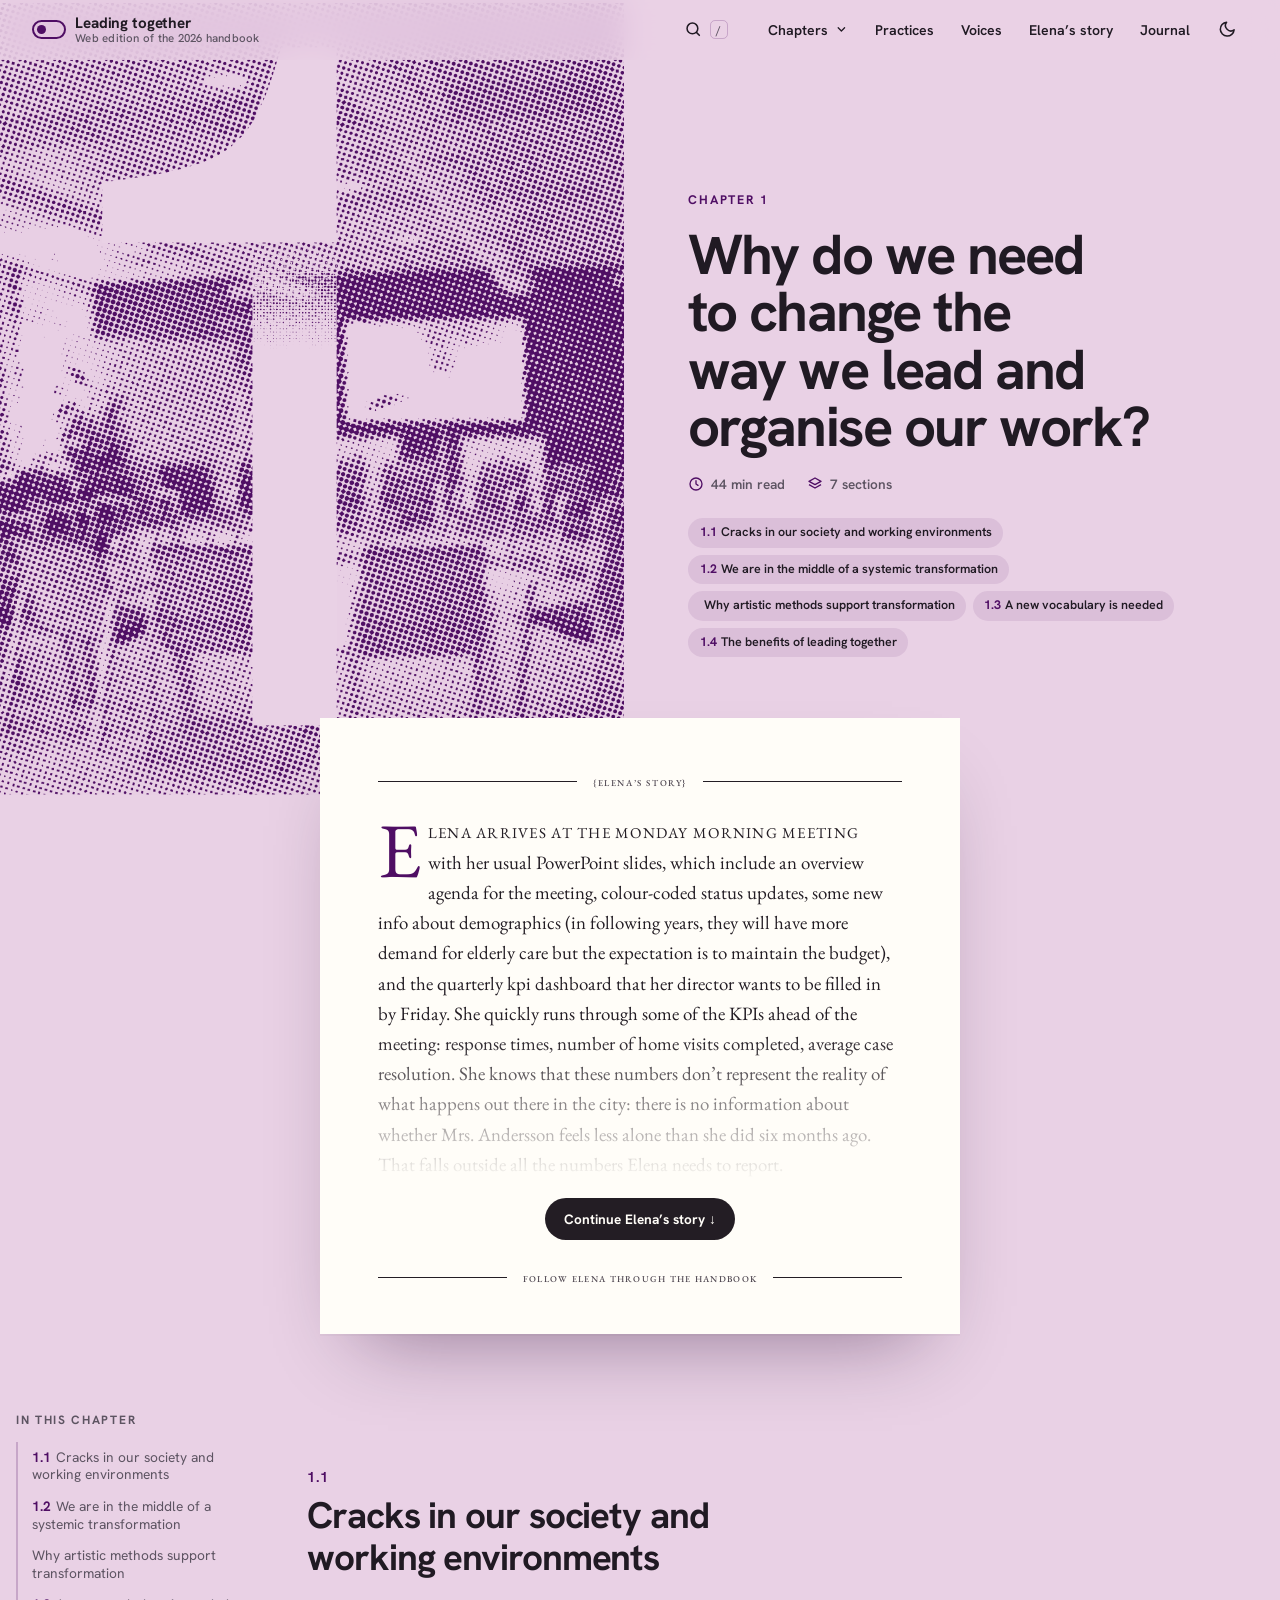
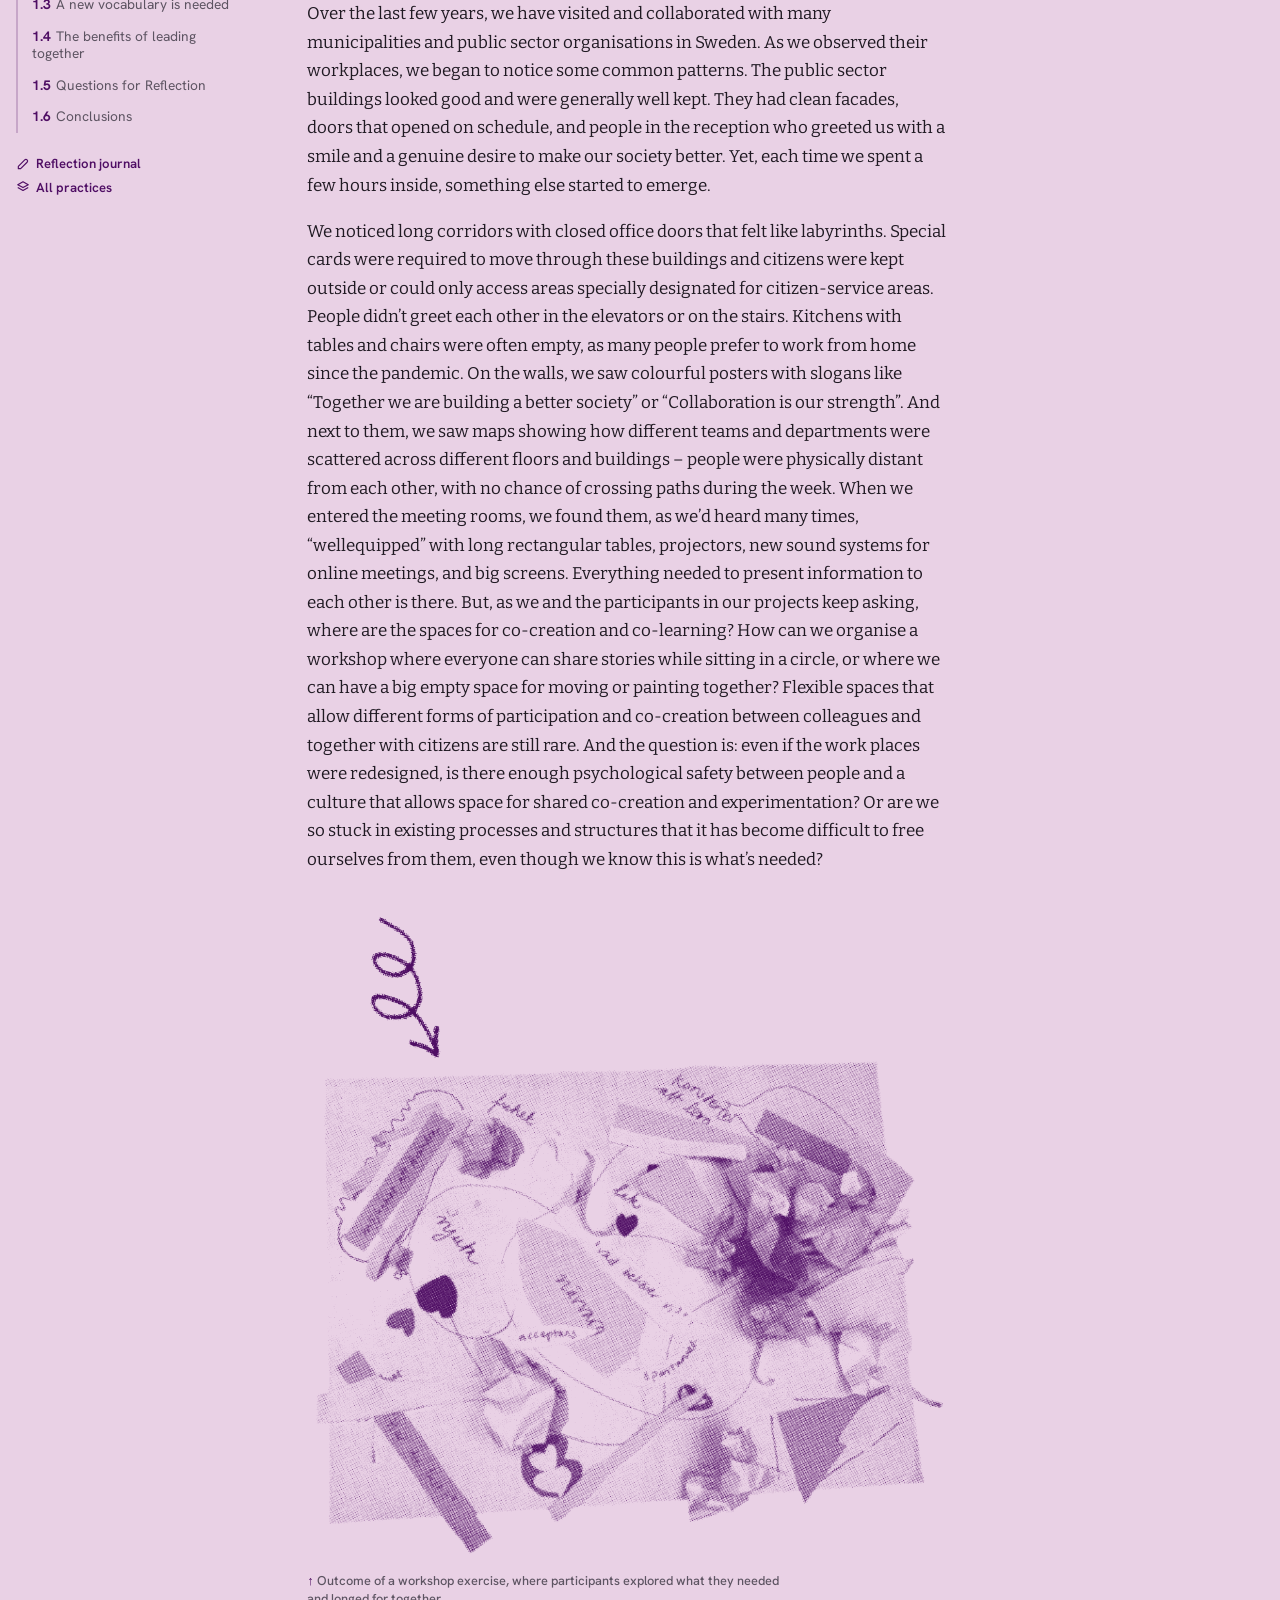
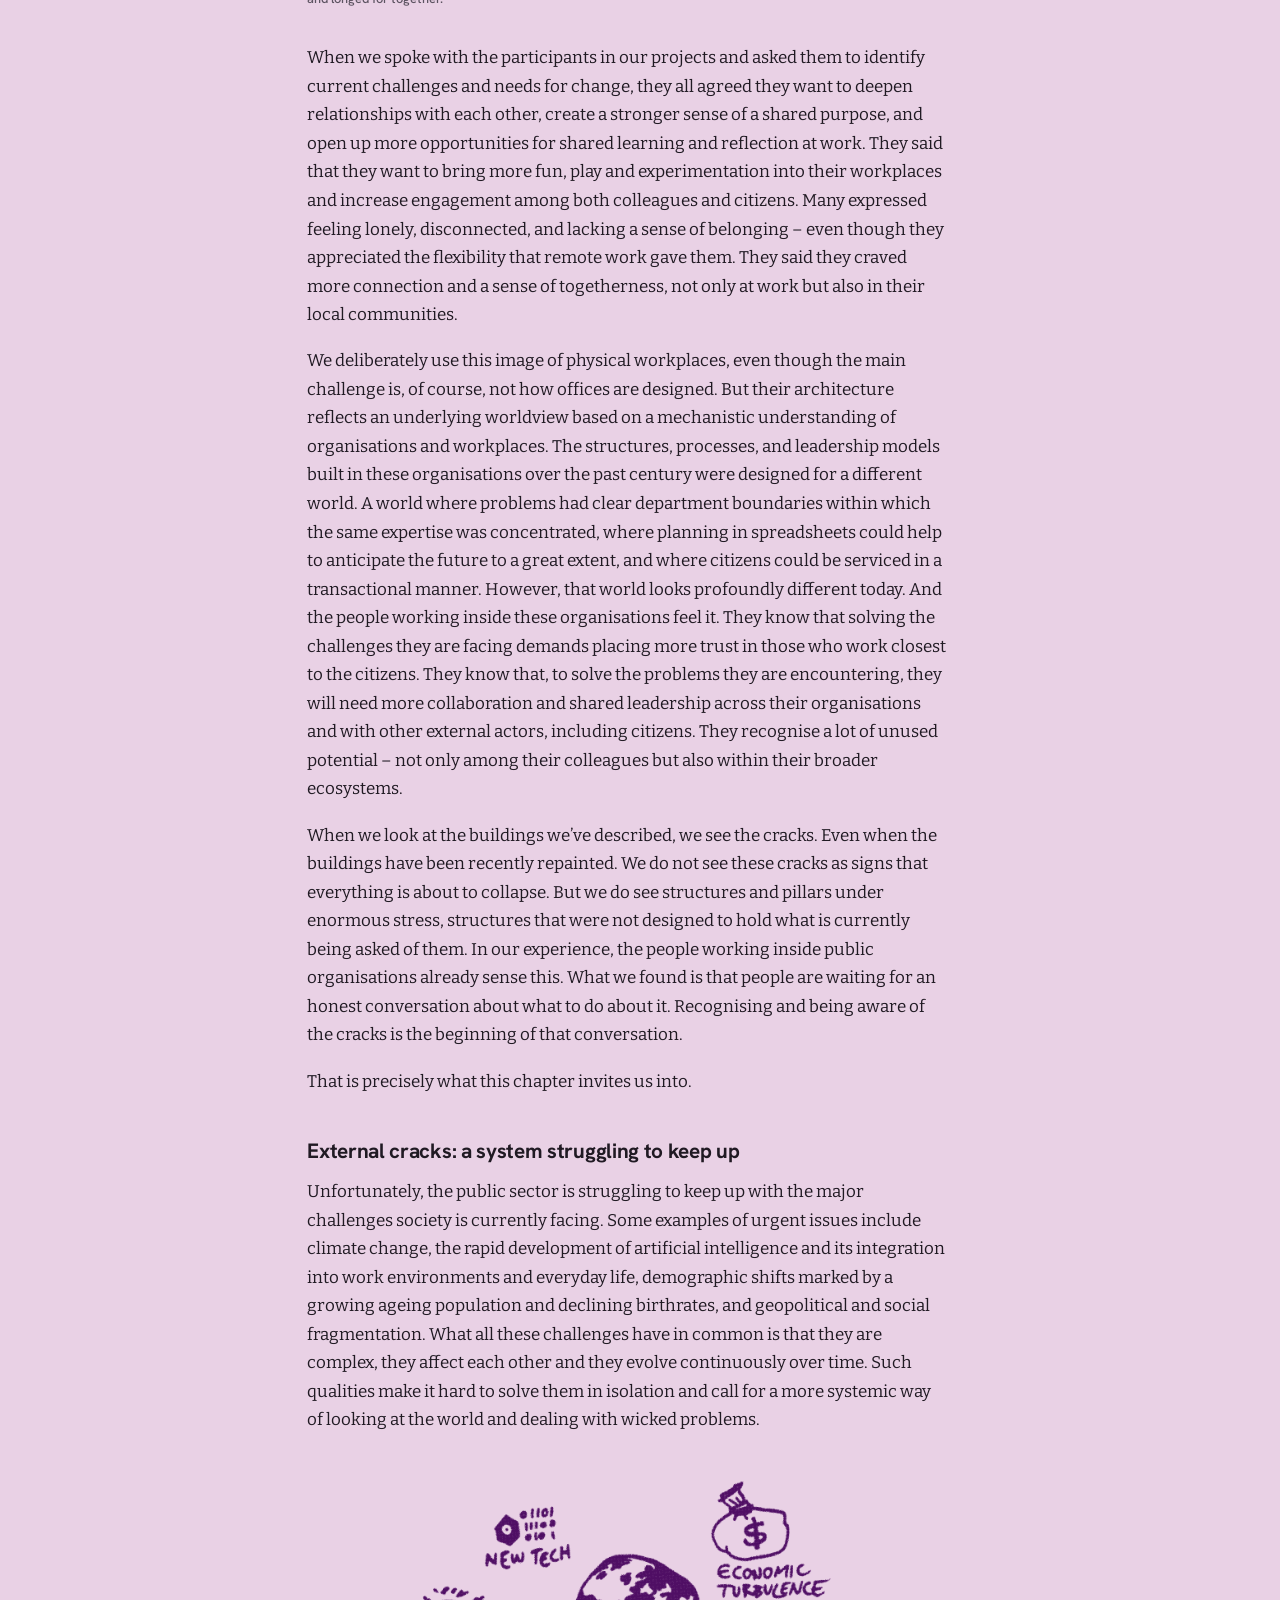
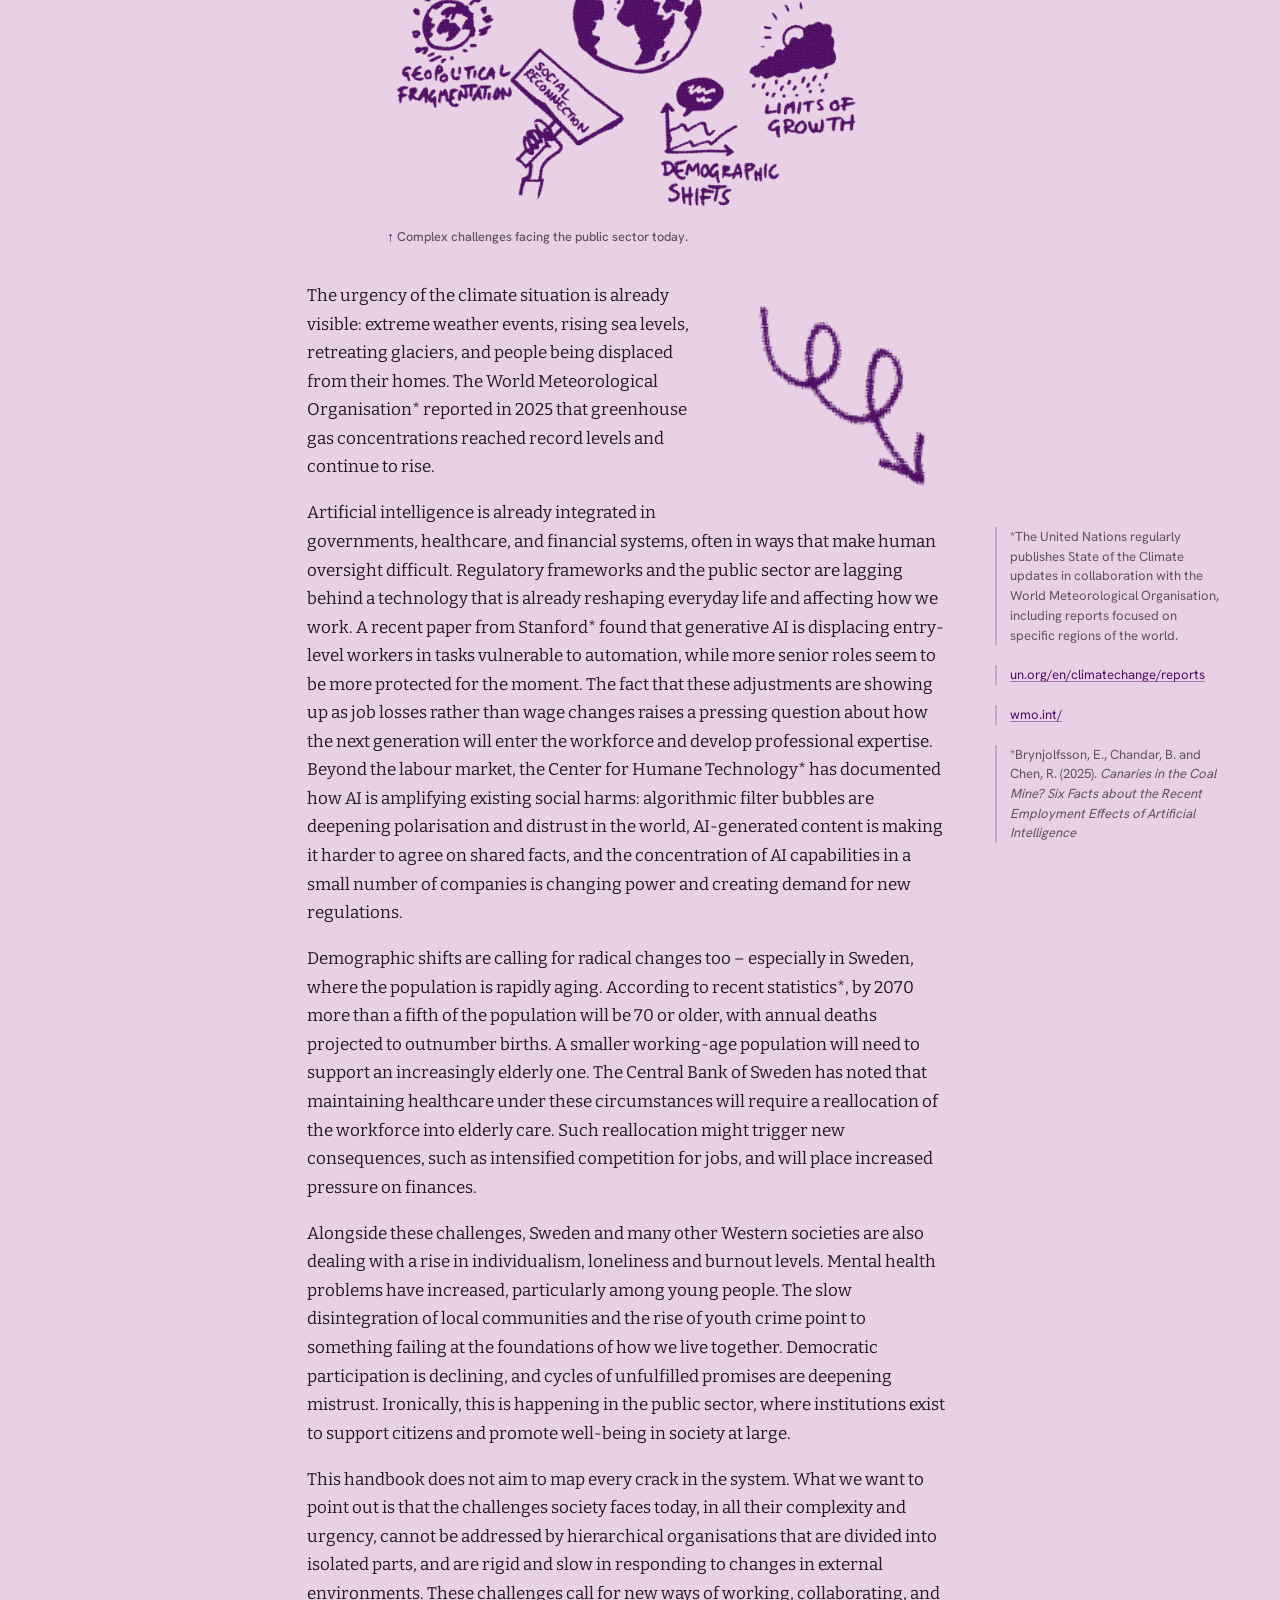
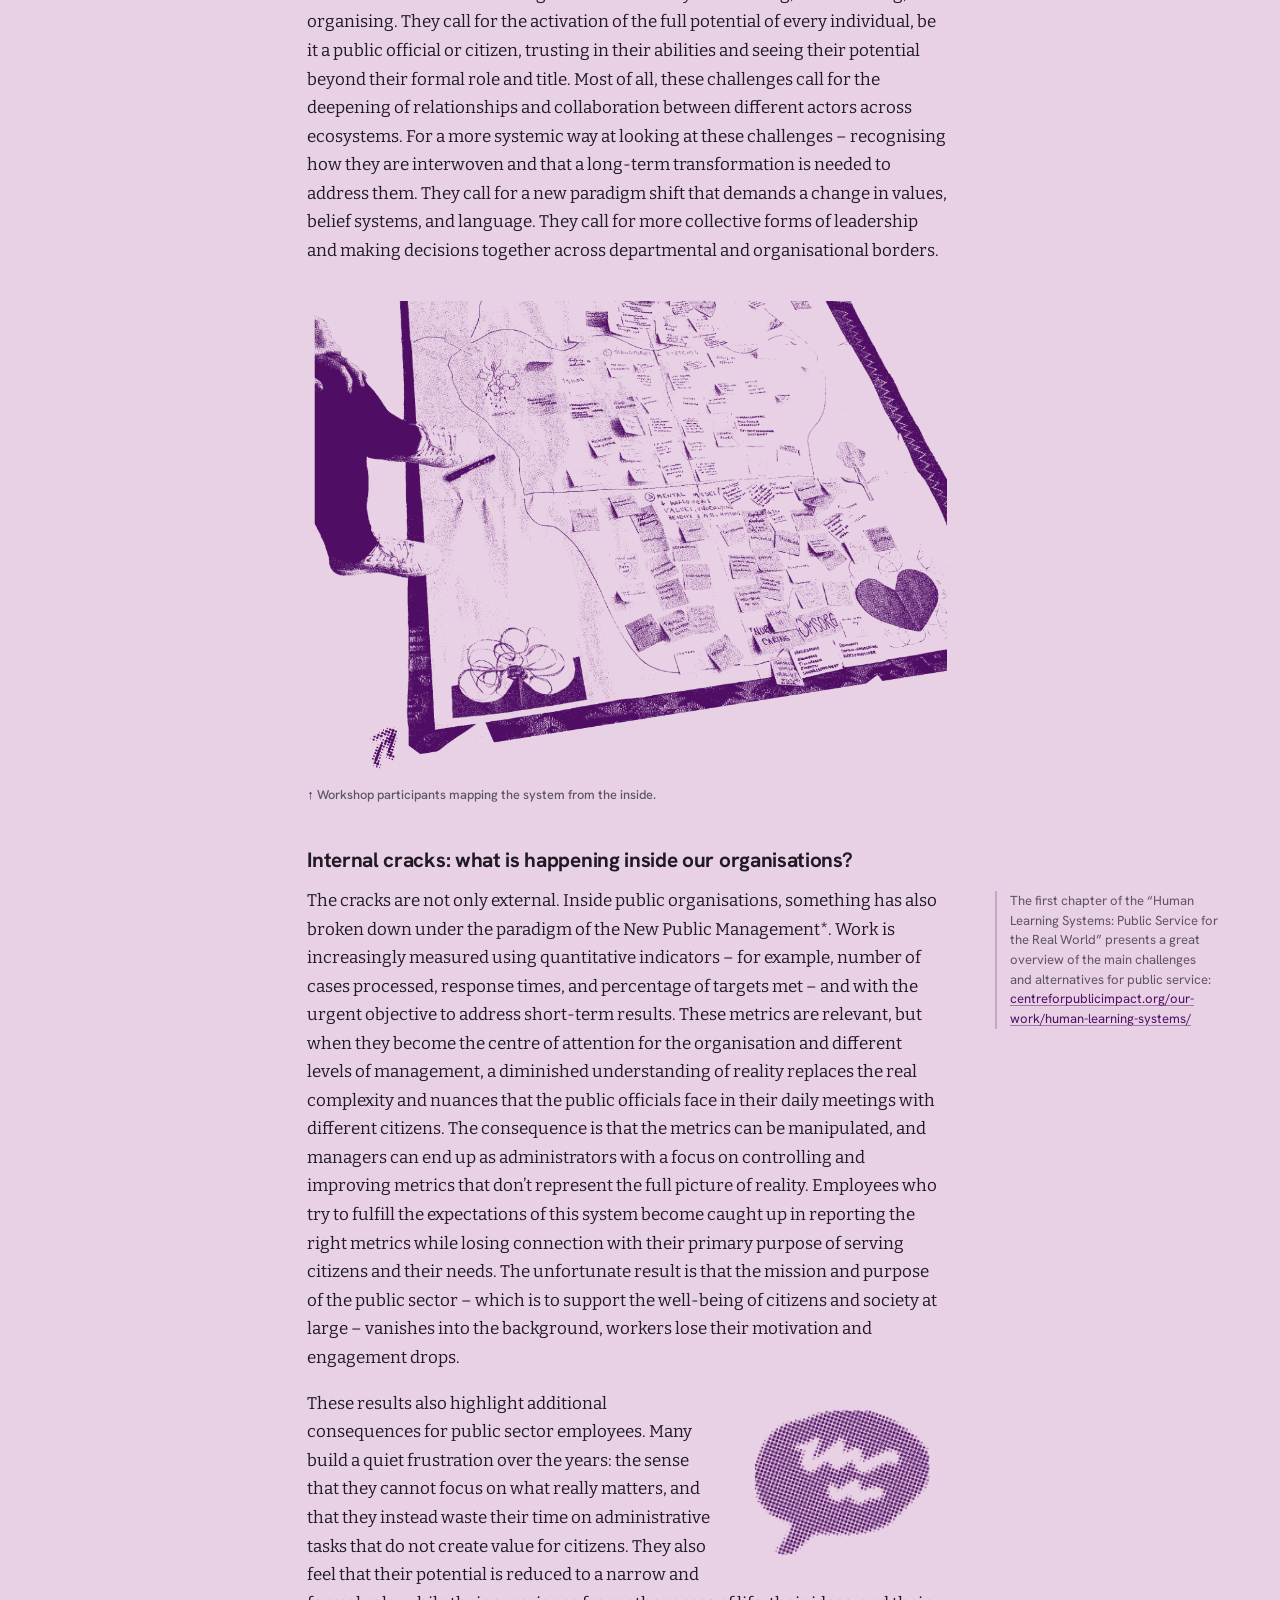
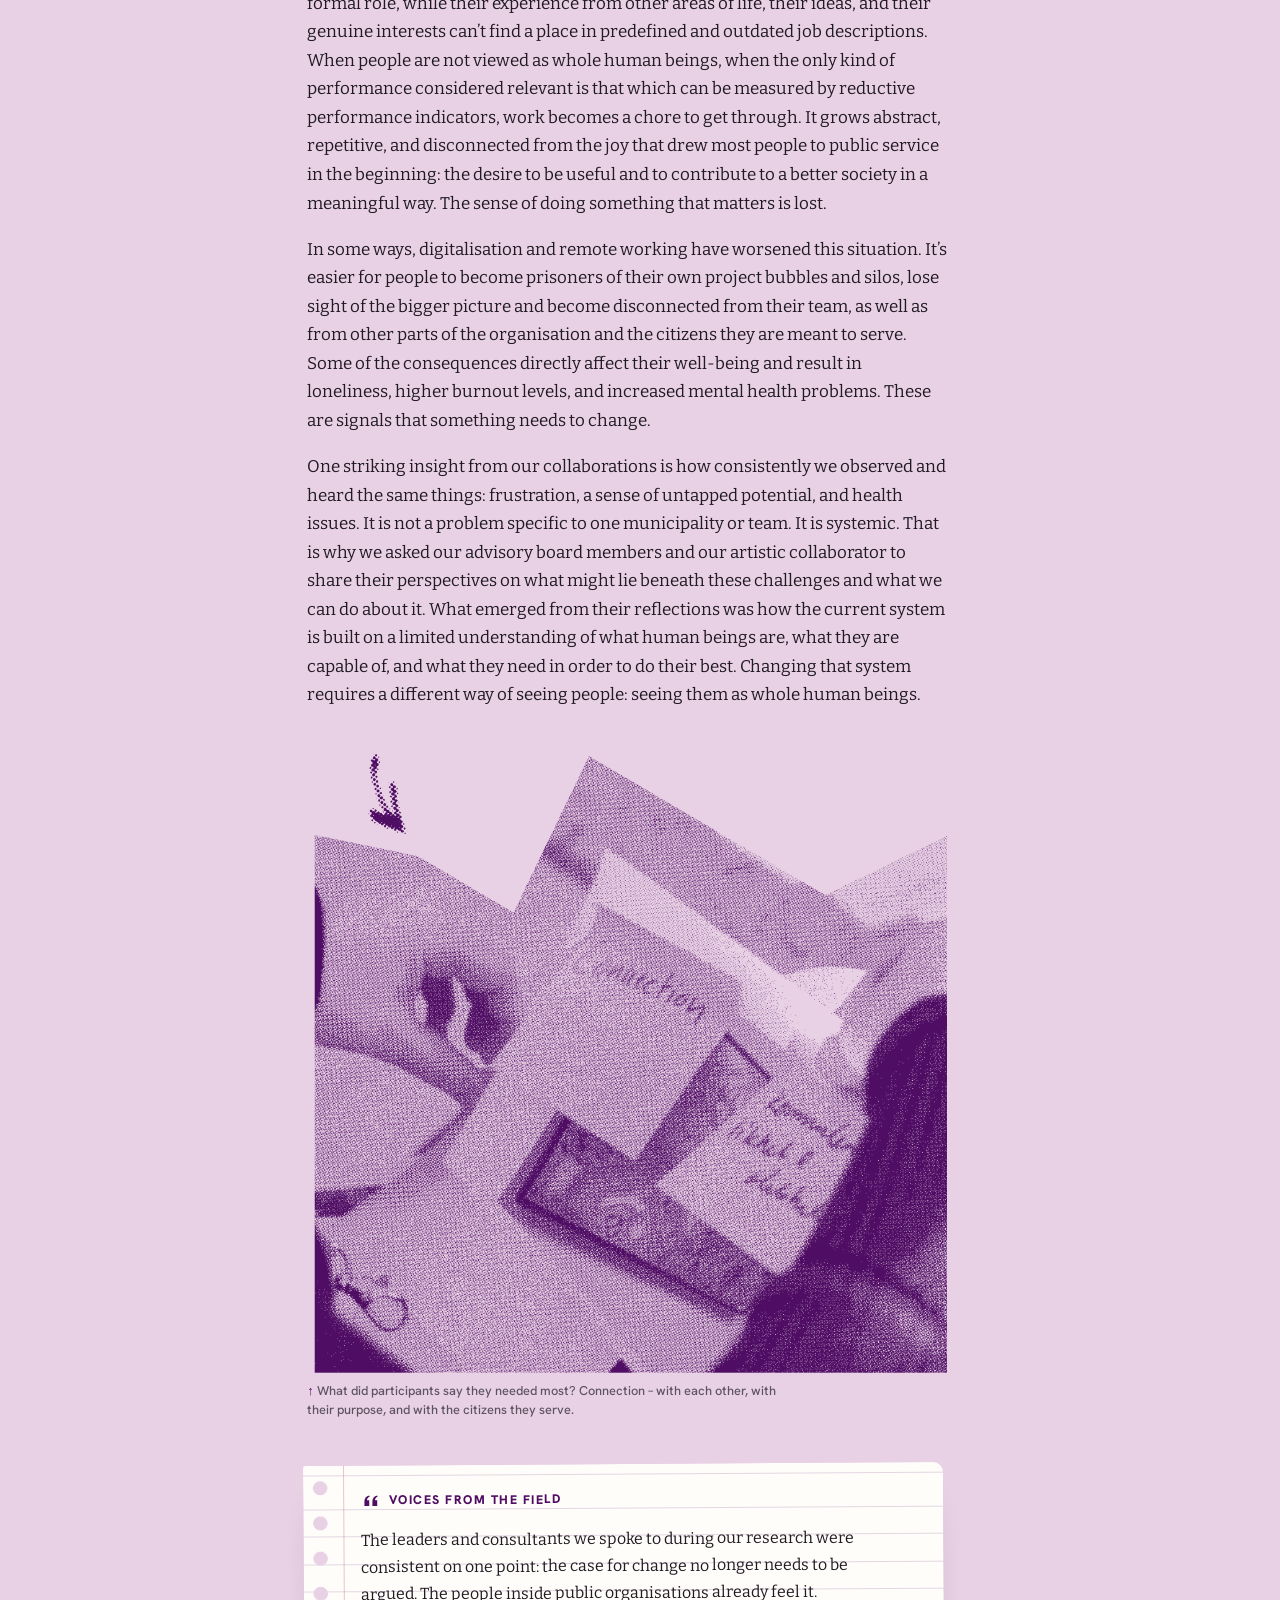
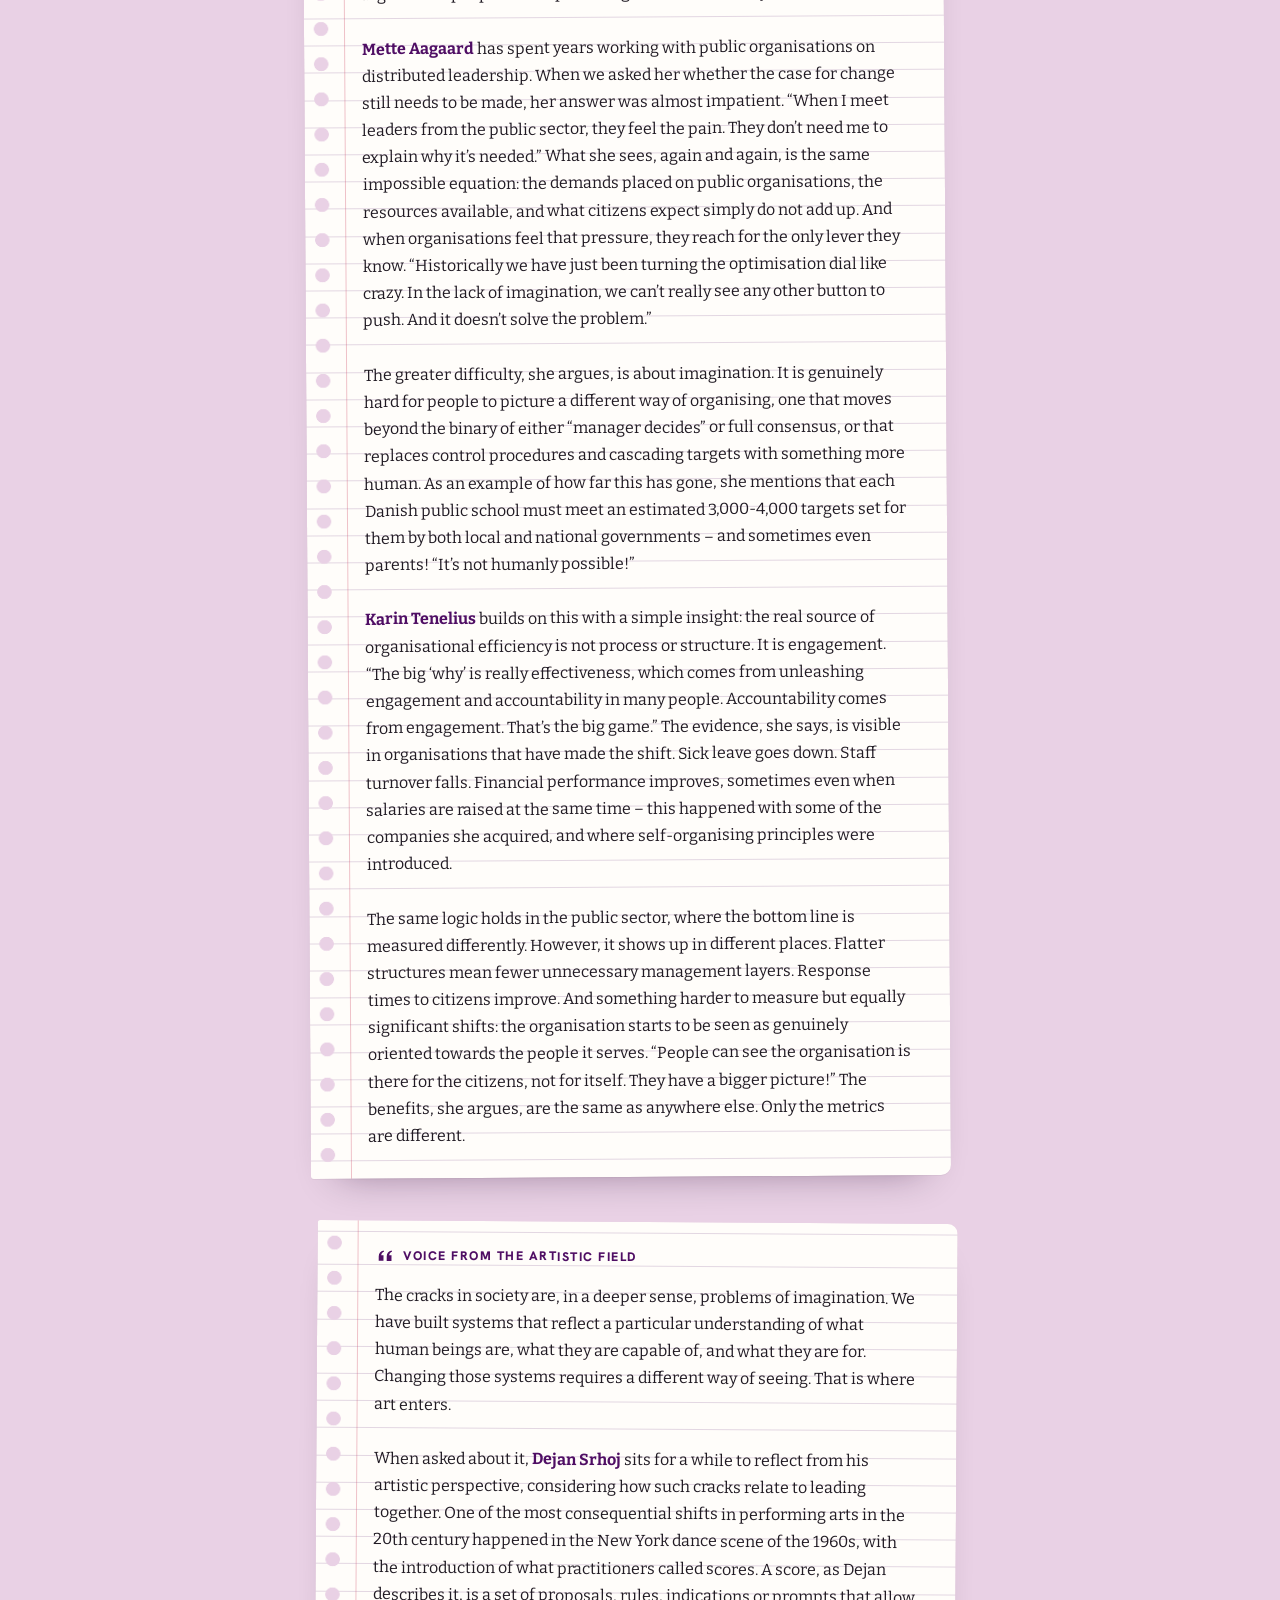
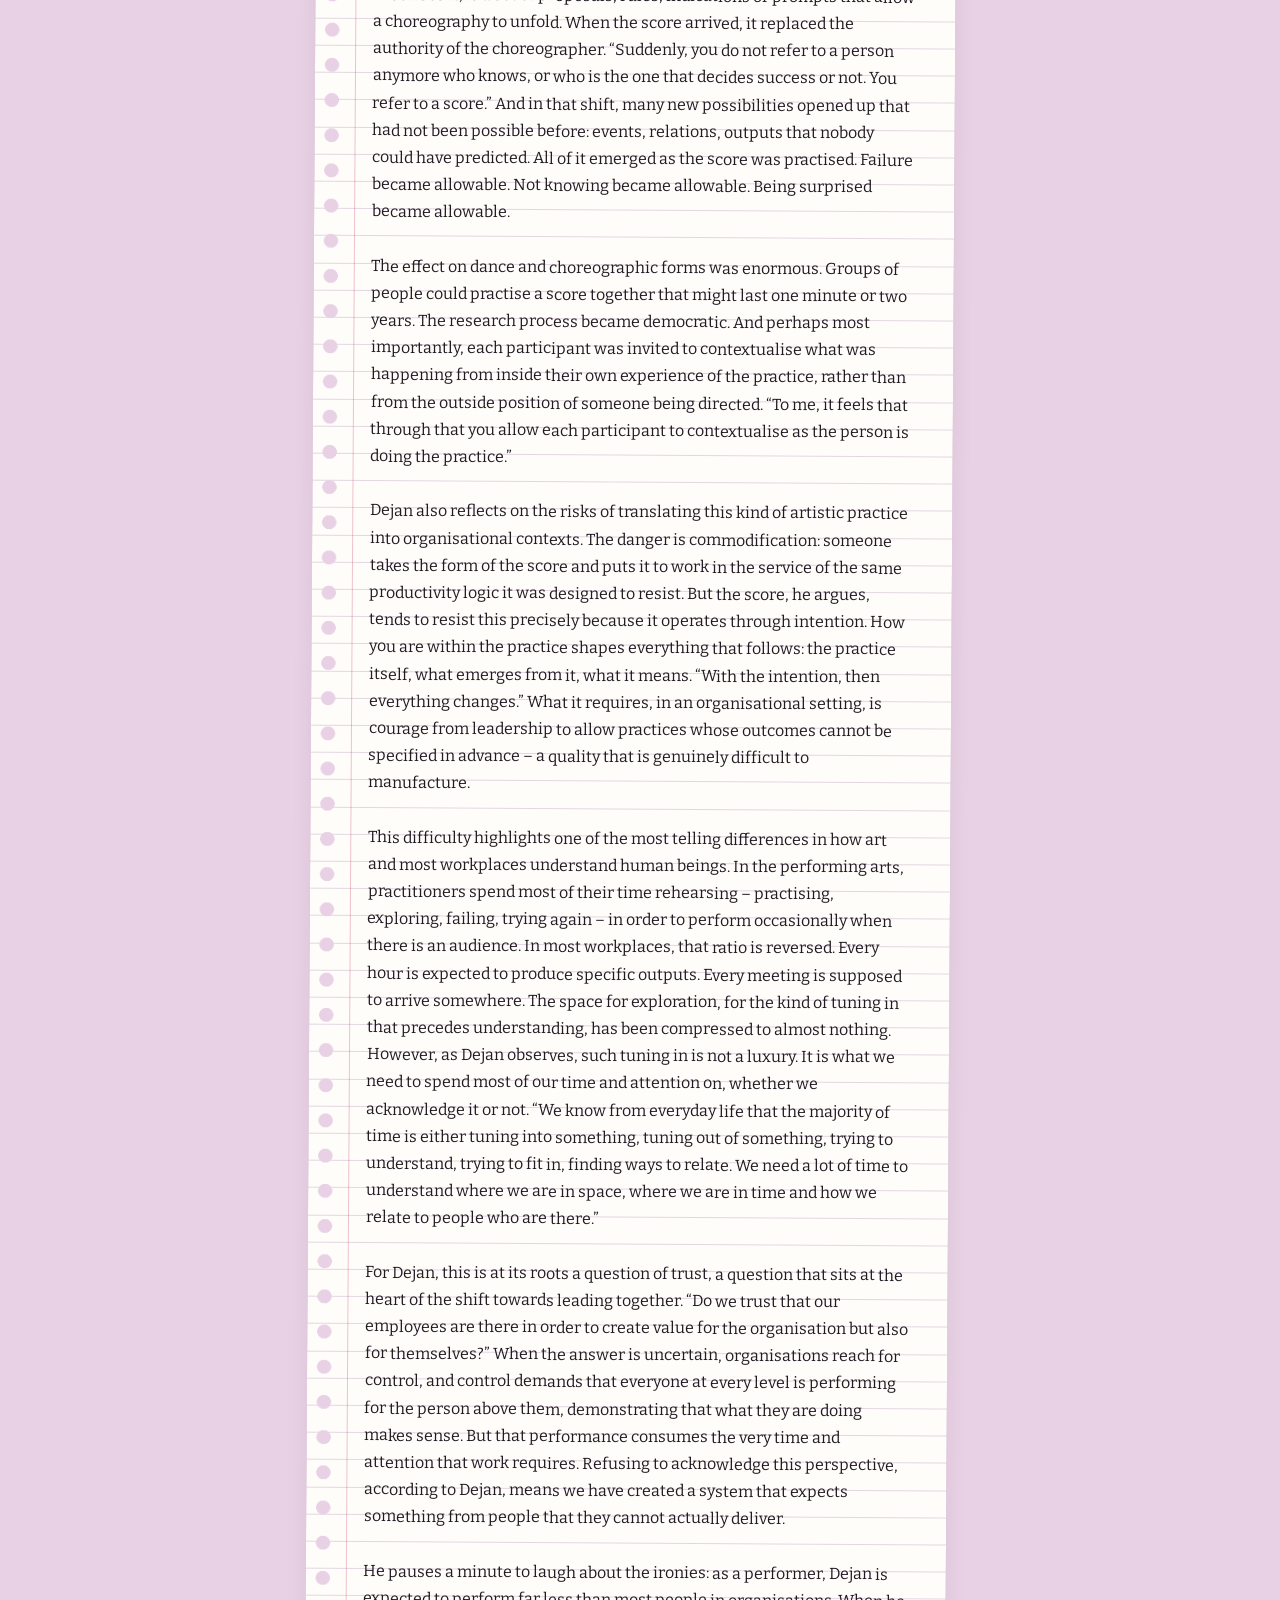
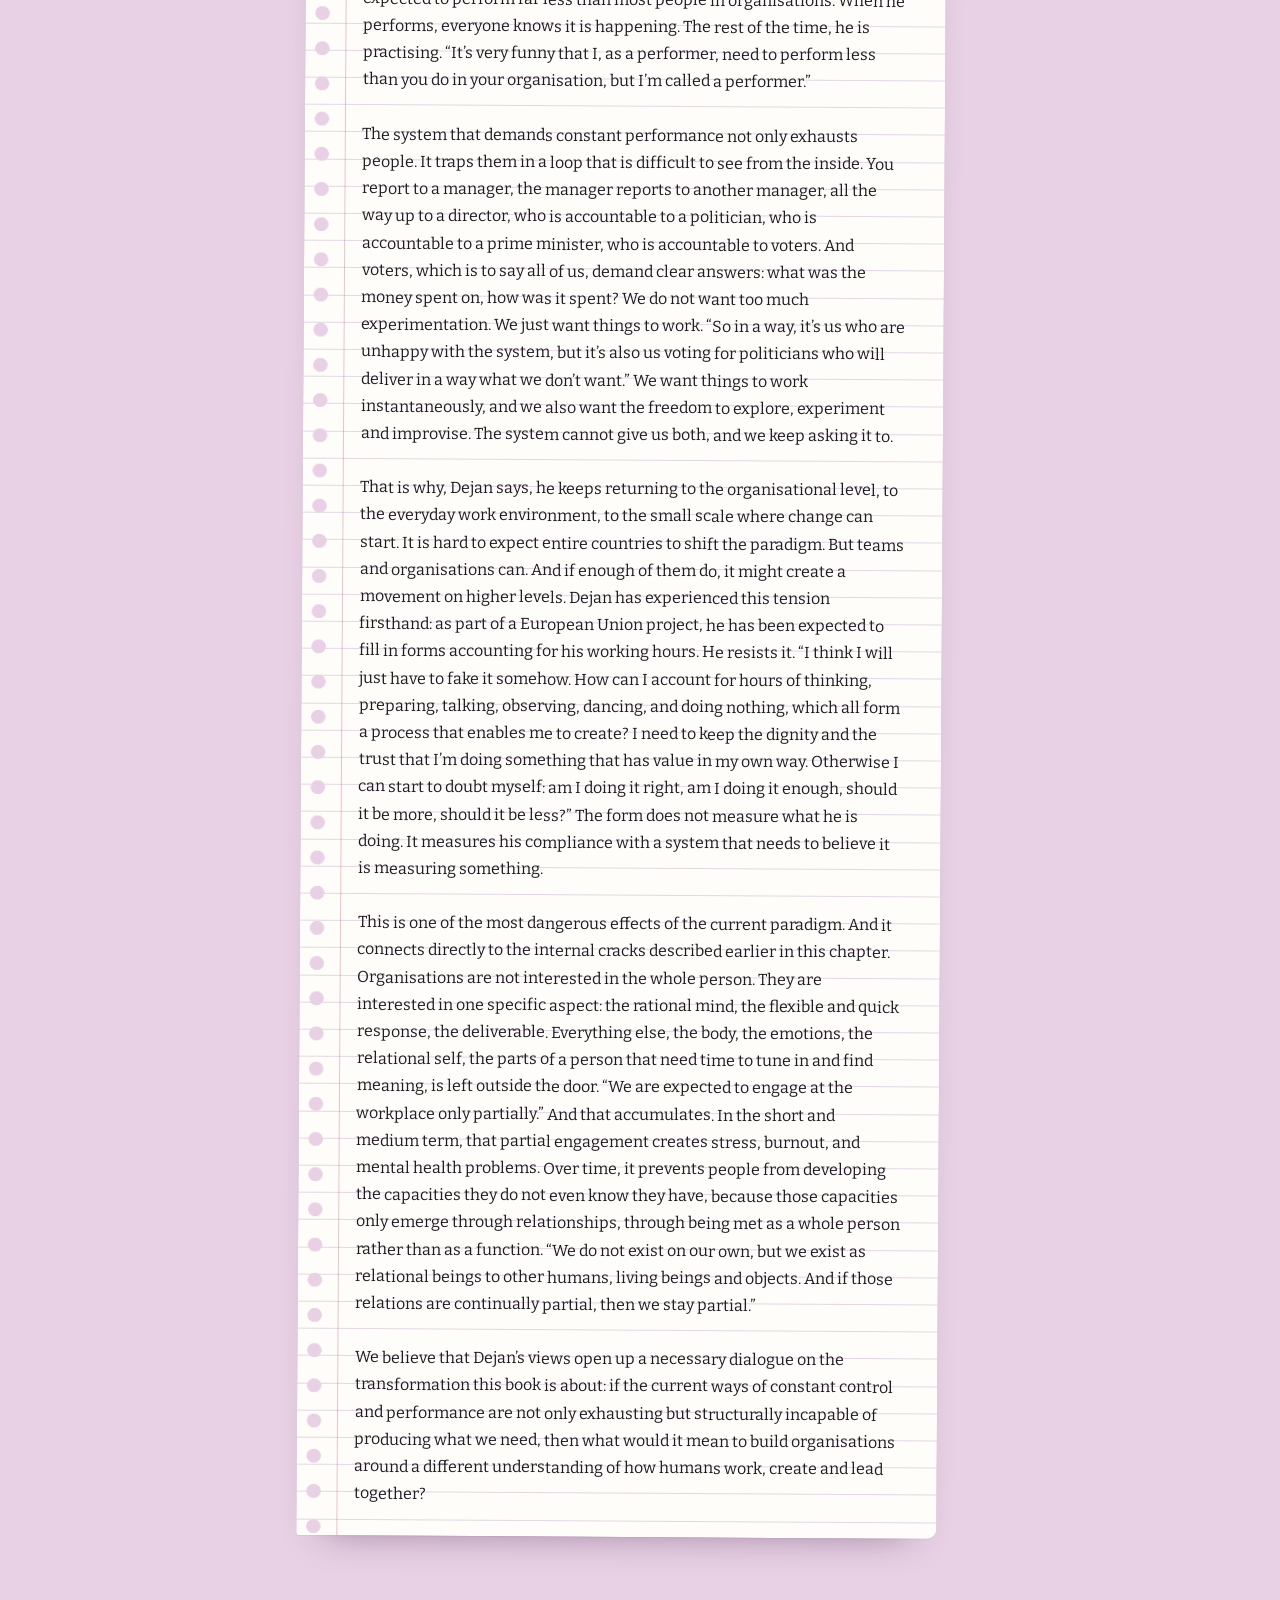
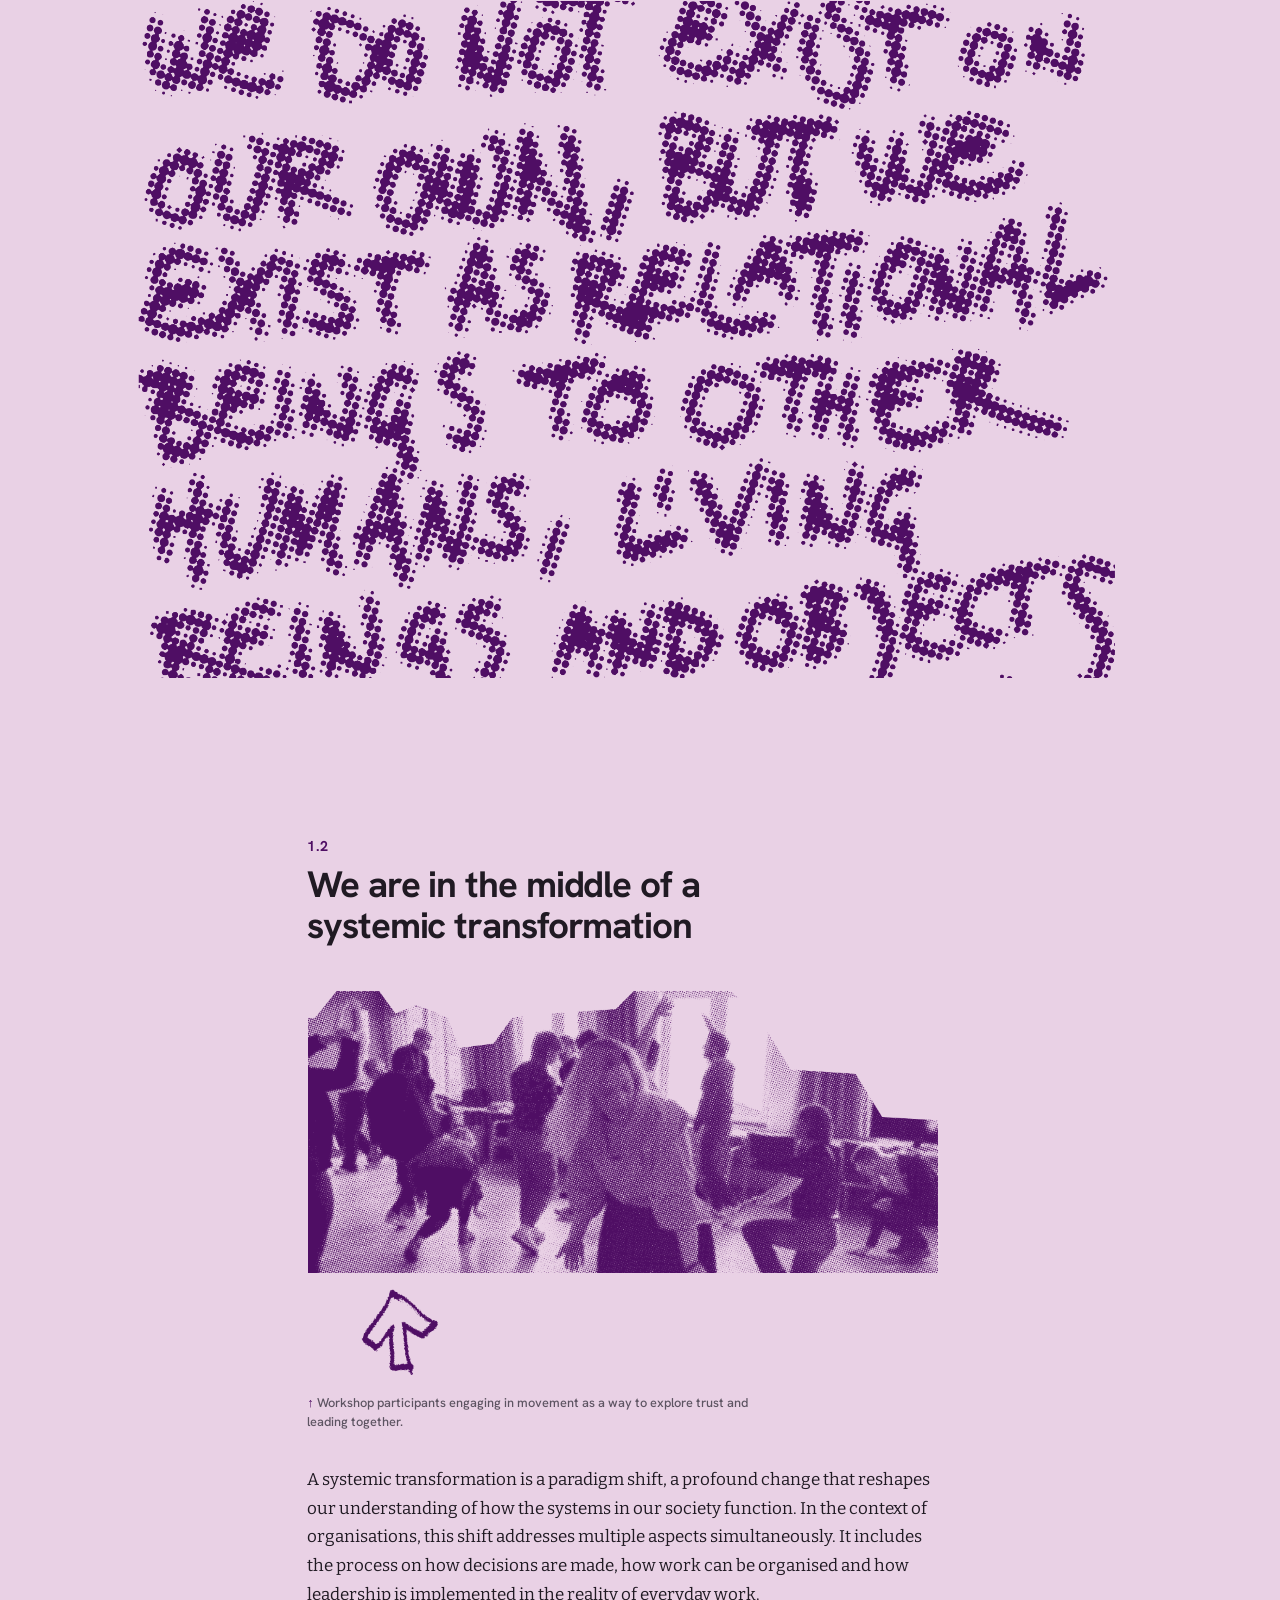
==== chapter-1.html @ b832c26f "Add interactive website for the handbook A static web edition of 'Transforming how we lead together'" ====
<!doctype html>
<html lang="en">
<head>
<meta charset="utf-8">
<meta name="viewport" content="width=device-width, initial-scale=1">
<title>Chapter 1: Why do we need to change the way we lead and organise our work? · Transforming how we lead together</title>
<meta name="description" content="Over the last few years, we have visited and collaborated with many municipalities and public sector organisations in Sweden. As we observed their workplaces, we began to notice so">
<meta property="og:title" content="Chapter 1: Why do we need to change the way we lead and organise our work? · Transforming how we lead together">
<meta property="og:description" content="Over the last few years, we have visited and collaborated with many municipalities and public sector organisations in Sweden. As we observed their workplaces, we began to notice so">
<meta property="og:type" content="book">
<meta property="og:image" content="assets/og.jpg">
<meta name="twitter:card" content="summary_large_image">
<meta name="theme-color" content="#e9d1e5">
<link rel="icon" href="assets/favicon.svg" type="image/svg+xml">
<link rel="preload" href="assets/fonts/bitter-normal-latin.woff2" as="font" type="font/woff2" crossorigin>
<link rel="preload" href="assets/fonts/hanken-grotesk-normal-latin.woff2" as="font" type="font/woff2" crossorigin>
<link rel="stylesheet" href="assets/fonts.css">
<link rel="stylesheet" href="assets/style.css">
<style>:root{--ink:#4f0e64;--paper:#e9d1e5;--ink-d:#ecd8e9;--paper-d:#1b0c21;--ink-l:#4f0e64;--paper-l:#e9d1e5}</style>
<script>try{var t=JSON.parse(localStorage.getItem("theme"));if(t)document.documentElement.dataset.theme=t}catch(e){}</script>

</head>
<body data-chapter="chapter-1">
<a class="skip" href="#main">Skip to content</a>
<div class="progress" aria-hidden="true"></div>
<header class="topbar">
  <a class="brand" href="index.html" aria-label="Home: Transforming how we lead together"><span class="brand-mark" aria-hidden="true"></span><span>Leading together<small>Web edition of the 2026 handbook</small></span></a>
  <button class="icon-btn search-btn" aria-label="Search the handbook"><svg viewBox="0 0 24 24" fill="none" stroke="currentColor" stroke-width="2" stroke-linecap="round"><circle cx="11" cy="11" r="7"/><path d="m20 20-3.5-3.5"/></svg><kbd>/</kbd></button>
  <nav class="nav" aria-label="Main">
    <div class="chapters-menu">
      <button aria-expanded="false" aria-haspopup="true" aria-current="page">Chapters <svg viewBox="0 0 24 24" fill="none" stroke="currentColor" stroke-width="2.4" stroke-linecap="round" stroke-linejoin="round"><path d="m6 9 6 6 6-6"/></svg></button>
      <div class="chapters-pop"><a class="intro" href="introduction.html" style="--c-ink:#4f0e64;--c-paper:#e9d1e5;--c-ink-d:#ecd8e9;--c-paper-d:#1b0c21"><span class="n">i</span><span>Introduction</span></a><a href="chapter-1.html" style="--c-ink:#4f0e64;--c-paper:#e9d1e5;--c-ink-d:#ecd8e9;--c-paper-d:#1b0c21"><span class="n">1</span><span>Why do we need to change the way we lead and organise our work?</span></a><a href="chapter-2.html" style="--c-ink:#232176;--c-paper:#e2d9ed;--c-ink-d:#e6dff0;--c-paper-d:#120f24"><span class="n">2</span><span>Nurturing self-leadership for leading together</span></a><a href="chapter-3.html" style="--c-ink:#004b1c;--c-paper:#d3eadf;--c-ink-d:#daede4;--c-paper-d:#0b1812"><span class="n">3</span><span>Transforming culture and the way we relate to each other</span></a><a href="chapter-4.html" style="--c-ink:#005e5a;--c-paper:#dfeac6;--c-ink-d:#e4edcf;--c-paper-d:#0b1c1f"><span class="n">4</span><span>Changing roles and competencies for managers and employees</span></a><a href="chapter-5.html" style="--c-ink:#5c5349;--c-paper:#f1f3c2;--c-ink-d:#f2f4c5;--c-paper-d:#1e191b"><span class="n">5</span><span>Embedding participatory structures and processes for leading together</span></a><a href="chapter-6.html" style="--c-ink:#700044;--c-paper:#d8cdd6;--c-ink-d:#ded4dc;--c-paper-d:#22091a"><span class="n">6</span><span>Designing and navigating your own transformation journey</span></a></div>
    </div>
    <a href="practices.html">Practices</a>
    <a href="voices.html">Voices</a>
    <a href="elena.html">Elena’s story</a>
    <a href="journal.html">Journal</a>
    <button class="icon-btn" id="theme-btn" aria-label="Toggle dark mode"><svg viewBox="0 0 24 24" fill="none" stroke="currentColor" stroke-width="2" stroke-linecap="round" stroke-linejoin="round"><path d="M21 12.8A9 9 0 1 1 11.2 3a7 7 0 0 0 9.8 9.8z"/></svg></button>
  </nav>
  <button class="icon-btn menu-btn" aria-label="Menu" aria-expanded="false"><svg viewBox="0 0 24 24" fill="none" stroke="currentColor" stroke-width="2" stroke-linecap="round"><path d="M4 7h16M4 12h16M4 17h10"/></svg></button>
</header>
<div class="scrim"></div>
<main id="main">
<header class="ch-hero">
  <div class="photo"><div class="ink-img" data-src="assets/hero/chapter-1.webp" role="img" aria-label="Chapter 1 opening artwork" style="height:100%;-webkit-mask-size:cover;mask-size:cover;-webkit-mask-position:left center;mask-position:left center"></div></div>
  <div class="titles">
    <span class="kicker">Chapter 1</span>
    <h1>Why do we need to change the way we lead and organise our work?</h1>
    <div class="meta"><span><svg viewBox="0 0 24 24" fill="none" stroke="currentColor" stroke-width="2" stroke-linecap="round"><circle cx="12" cy="12" r="9"/><path d="M12 7v5l3 2"/></svg> 44 min read</span><span><svg viewBox="0 0 24 24" fill="none" stroke="currentColor" stroke-width="2" stroke-linejoin="round"><path d="m12 3 9 5-9 5-9-5 9-5z"/><path d="m3 13 9 5 9-5"/></svg> 7 sections</span></div>
    <nav class="jump" aria-label="Sections in this chapter"><a href="#cracks-in-our-society-and-working-environments"><b>1.1</b>Cracks in our society and working environments</a><a href="#we-are-in-the-middle-of-a-systemic-transformation"><b>1.2</b>We are in the middle of a systemic transformation</a><a href="#why-artistic-methods-support-transformation"><b></b>Why artistic methods support transformation</a><a href="#a-new-vocabulary-is-needed"><b>1.3</b>A new vocabulary is needed</a><a href="#the-benefits-of-leading-together"><b>1.4</b>The benefits of leading together</a></nav>
  </div>
</header>
<article class="elena collapsible" style="--c-ink:#4f0e64" aria-label="Elena’s story"><div class="elena-head">{elena’s story}</div><div class="elena-body"><p class="first"><span class="drop">E</span>lena arrives at the monday morning meeting with her usual PowerPoint slides, which include an overview agenda for the meeting, colour-coded status updates, some new info about demographics (in following years, they will have more demand for elderly care but the expectation is to maintain the budget), and the quarterly kpi dashboard that her director wants to be filled in by Friday. She quickly runs through some of the KPIs ahead of the meeting: response times, number of home visits completed, average case resolution. She knows that these numbers don’t represent the reality of what happens out there in the city: there is no information about whether Mrs. Andersson feels less alone than she did six months ago. That falls outside all the numbers Elena needs to report.</p><p>She sets down her papers and notices Jonas before the meeting starts.</p><p>He’s 25 and joined the team eight months ago. His master’s degree focused on ways to improve the social life of elderly care recipients. During his first week at work, he stayed late every day to map out the informal social networks around three of their care recipients: who visited them, who called, who lived nearby. He presented it to Elena with a hand-drawn diagram on a3 paper. The ideas were about connecting people at various events held in buildings owned by the municipality. She’d nodded at the time.</p><p>Since then, she’s meant to bring it up with her director. But other things have come first. Elena rarely has time to sit and plan, and she spends most of the week trying to fix problems.</p><p>Now Jonas is sitting at the far end of the table, turning his phone over and over in his hand. Last week, he’d proposed something smaller: a monthly, volunteer-run coffee meeting between care recipients in the same neighborhood. He’d sent it to Elena in a two-page email with a budget breakdown. Since the budget had already been approved and fixed a few weeks ago, Elena had forwarded the suggestion upwards–but she knew that now was not a good time, especially with the new restructurings, especially if some people might be laid off.</p><p>She had talked with Jonas briefly when she saw him in one of the corridors. ”The idea is great, really,” she’d said. “It’s only that these things take time. Keep the ideas coming.”</p><p>She watches him now as the meeting begins. He opens his notebook and writes the date at the top. That’s all he writes for the first 20 minutes. The meeting moves through the agenda. kpis are reviewed. Response times are up 3%: good. The number of completed home visits is slightly down: needs attention. Elena presents the numbers with the fluency of someone who has done this for seven years. She answers questions. She nods at the right moments. She updates the presentation based on the feedback she receives. Somewhere in the back of her mind, she is thinking that last week there was a book event and she met Mrs. Andersson, who told her that the best part of her week was when the young man from the municipality took the extra time to be with her, discuss some books and asked her to join the book club of the municipality (whispering, “where she could discuss books with single men from the neighbourhood”).</p><p>That young man had been Jonas. There is no column on the kpi dashboard about helping Mrs. Andersson get out of her house to attend a book club.</p><p>Now, towards the end of the meeting, someone references Jonas’s coffee morning proposal. It is mentioned as an example of why clearer submission guidelines are needed for new initiatives. They stress the importance of using the right template and storing submissions in a specific Microsoft Teams folder. Jonas looks up for a moment. Elena watches his face move through something (<em>a brief flash of emotion that might be indignation, or hope that someone is fi-nally discussing his idea?</em>), but then it settles back into its neutral position. Jonas writes something in his notebook and nods.</p><p>After the meeting, Elena finds herself standing next to Jonas at the coffee machine. She is no longer sure of what to say. She feels there is something wrong with the system. She knows the system is broken. She feels it in her body. In her stomach. But she doesn’t have the time, nor the energy. She needs to update the PowerPoint with the new information and send it soon–otherwise she will be late for the next meeting.</p><p><em>What can I do about it?</em> She wonders. <em>I need to do something. I really do</em>.</p><p class="brk" aria-hidden="true">* * *</p></div><button class="more">Continue Elena’s story ↓</button><div class="elena-foot"><a href="elena.html#chapter-1">follow elena through the handbook</a></div></article>
<div class="reader-layout">
  <aside class="toc" aria-label="In this chapter"><h2>In this chapter</h2><ol><li><a href="#cracks-in-our-society-and-working-environments"><b>1.1</b>Cracks in our society and working environments</a></li><li><a href="#we-are-in-the-middle-of-a-systemic-transformation"><b>1.2</b>We are in the middle of a systemic transformation</a></li><li><a href="#why-artistic-methods-support-transformation">Why artistic methods support transformation</a></li><li><a href="#a-new-vocabulary-is-needed"><b>1.3</b>A new vocabulary is needed</a></li><li><a href="#the-benefits-of-leading-together"><b>1.4</b>The benefits of leading together</a></li><li><a href="#questions-for-reflection"><b>1.5</b>Questions for Reflection</a></li><li><a href="#conclusions"><b>1.6</b>Conclusions</a></li></ol>
    <div class="tools"><a href="journal.html#chapter-1"><svg width=14 height=14 viewBox="0 0 24 24" fill="none" stroke="currentColor" stroke-width="2" stroke-linecap="round" stroke-linejoin="round"><path d="M4 20h4L19 9a2.8 2.8 0 0 0-4-4L4 16v4z"/></svg> Reflection journal</a><a href="practices.html"><svg width=14 height=14 viewBox="0 0 24 24" fill="none" stroke="currentColor" stroke-width="2" stroke-linejoin="round"><path d="m12 3 9 5-9 5-9-5 9-5z"/><path d="m3 13 9 5 9-5"/></svg> All practices</a></div>
  </aside>
  <article class="prose">
<section class="sec" id="cracks-in-our-society-and-working-environments"><h2><span class="num">1.1</span>Cracks in our society and working environments<a class="anchor" href="#cracks-in-our-society-and-working-environments" aria-label="Copy link to this section">#</a></h2>
<p id="t1">Over the last few years, we have visited and collaborated with many municipalities and public sector organisations in Sweden. As we observed their workplaces, we began to notice some common patterns. The public sector buildings looked good and were generally well kept. They had clean facades, doors that opened on schedule, and people in the reception who greeted us with a smile and a genuine desire to make our society better. Yet, each time we spent a few hours inside, something else started to emerge.</p>
<p id="t2">We noticed long corridors with closed office doors that felt like labyrinths. Special cards were required to move through these buildings and citizens were kept outside or could only access areas specially designated for citizen-service areas. People didn’t greet each other in the elevators or on the stairs. Kitchens with tables and chairs were often empty, as many people prefer to work from home since the pandemic. On the walls, we saw colourful posters with slogans like “Together we are building a better society” or “Collaboration is our strength”. And next to them, we saw maps showing how different teams and departments were scattered across different floors and buildings – people were physically distant from each other, with no chance of crossing paths during the week. When we entered the meeting rooms, we found them, as we’d heard many times, “wellequipped” with long rectangular tables, projectors, new sound systems for online meetings, and big screens. Everything needed to present information to each other is there. But, as we and the participants in our projects keep asking, where are the spaces for co-creation and co-learning? How can we organise a workshop where everyone can share stories while sitting in a circle, or where we can have a big empty space for moving or painting together? Flexible spaces that allow different forms of participation and co-creation between colleagues and together with citizens are still rare. And the question is: even if the work places were redesigned, is there enough psychological safety between people and a culture that allows space for shared co-creation and experimentation? Or are we so stuck in existing processes and structures that it has become difficult to free ourselves from them, even though we know this is what’s needed?</p>
<figure class="fig  fig--photo zoomable"><div class="frame"><div class="ink-img" role="img" aria-label="Outcome of a workshop exercise, where participants explored what they needed and longed for together." data-src="assets/art/p15-0.webp" style="aspect-ratio:992/1012"></div></div><figcaption>Outcome of a workshop exercise, where participants explored what they needed and longed for together.</figcaption></figure>
<p id="t3">When we spoke with the participants in our projects and asked them to identify current challenges and needs for change, they all agreed they want to deepen relationships with each other, create a stronger sense of a shared purpose, and open up more opportunities for shared learning and reflection at work. They said that they want to bring more fun, play and experimentation into their workplaces and increase engagement among both colleagues and citizens. Many expressed feeling lonely, disconnected, and lacking a sense of belonging – even though they appreciated the flexibility that remote work gave them. They said they craved more connection and a sense of togetherness, not only at work but also in their local communities.</p>
<p id="t4">We deliberately use this image of physical workplaces, even though the main challenge is, of course, not how offices are designed. But their architecture reflects an underlying worldview based on a mechanistic understanding of organisations and workplaces. The structures, processes, and leadership models built in these organisations over the past century were designed for a different world. A world where problems had clear department boundaries within which the same expertise was concentrated, where planning in spreadsheets could help to anticipate the future to a great extent, and where citizens could be serviced in a transactional manner. However, that world looks profoundly different today. And the people working inside these organisations feel it. They know that solving the challenges they are facing demands placing more trust in those who work closest to the citizens. They know that, to solve the problems they are encountering, they will need more collaboration and shared leadership across their organisations and with other external actors, including citizens. They recognise a lot of unused potential – not only among their colleagues but also within their broader ecosystems.</p>
<p id="t5">When we look at the buildings we’ve described, we see the cracks. Even when the buildings have been recently repainted. We do not see these cracks as signs that everything is about to collapse. But we do see structures and pillars under enormous stress, structures that were not designed to hold what is currently being asked of them. In our experience, the people working inside public organisations already sense this. What we found is that people are waiting for an honest conversation about what to do about it. Recognising and being aware of the cracks is the beginning of that conversation.</p>
<p id="t6">That is precisely what this chapter invites us into.</p>
<h3 id="external-cracks-a-system-struggling-to-keep-up">External cracks: a system struggling to keep up<a class="anchor" href="#external-cracks-a-system-struggling-to-keep-up" aria-label="Copy link to this heading">#</a></h3>
<p id="t7">Unfortunately, the public sector is struggling to keep up with the major challenges society is currently facing. Some examples of urgent issues include climate change, the rapid development of artificial intelligence and its integration into work environments and everyday life, demographic shifts marked by a growing ageing population and declining birthrates, and geopolitical and social fragmentation. What all these challenges have in common is that they are complex, they affect each other and they evolve continuously over time. Such qualities make it hard to solve them in isolation and call for a more systemic way of looking at the world and dealing with wicked problems.</p>
<figure class="fig fig--medium"><div class="ink-img" role="img" aria-label="Complex challenges facing the public sector today." data-src="assets/art/p16-0.webp" style="aspect-ratio:584/424"></div><figcaption>Complex challenges facing the public sector today.</figcaption></figure>
<figure class="fig fig--small"><div class="ink-img" role="img" aria-label="Illustration" data-src="assets/art/p16-1.webp" style="aspect-ratio:136/144"></div></figure>
<aside class="note">*The United Nations regularly publishes State of the Climate updates in collaboration with the World Meteorological Organisation, including reports focused on specific regions of the world.</aside>
<p id="t8">The urgency of the climate situation is already visible: extreme weather events, rising sea levels, retreating glaciers, and people being displaced from their homes. The World Meteorological Organisation* reported in 2025 that greenhouse gas concentrations reached record levels and continue to rise.</p>
<aside class="note"><a href="https://un.org/en/climatechange/reports" target="_blank" rel="noopener">un.org/en/climatechange/reports</a></aside>
<aside class="note"><a href="https://wmo.int/" target="_blank" rel="noopener">wmo.int/</a></aside>
<aside class="note">*Brynjolfsson, E., Chandar, B. and Chen, R. (2025). <em>Canaries in the Coal Mine? Six Facts about the Recent Employment Effects of Artificial Intelligence</em></aside>
<p id="t9">Artificial intelligence is already integrated in governments, healthcare, and financial systems, often in ways that make human oversight difficult. Regulatory frameworks and the public sector are lagging behind a technology that is already reshaping everyday life and affecting how we work. A recent paper from Stanford* found that generative AI is displacing entry-level workers in tasks vulnerable to automation, while more senior roles seem to be more protected for the moment. The fact that these adjustments are showing up as job losses rather than wage changes raises a pressing question about how the next generation will enter the workforce and develop professional expertise. Beyond the labour market, the Center for Humane Technology* has documented how AI is amplifying existing social harms: algorithmic filter bubbles are deepening polarisation and distrust in the world, AI-generated content is making it harder to agree on shared facts, and the concentration of AI capabilities in a small number of companies is changing power and creating demand for new regulations.</p>
<p id="t10">Demographic shifts are calling for radical changes too – especially in Sweden, where the population is rapidly aging. According to recent statistics*, by 2070 more than a fifth of the population will be 70 or older, with annual deaths projected to outnumber births. A smaller working-age population will need to support an increasingly elderly one. The Central Bank of Sweden has noted that maintaining healthcare under these circumstances will require a reallocation of the workforce into elderly care. Such reallocation might trigger new consequences, such as intensified competition for jobs, and will place increased pressure on finances.</p>
<p id="t11">Alongside these challenges, Sweden and many other Western societies are also dealing with a rise in individualism, loneliness and burnout levels. Mental health problems have increased, particularly among young people. The slow disintegration of local communities and the rise of youth crime point to something failing at the foundations of how we live together. Democratic participation is declining, and cycles of unfulfilled promises are deepening mistrust. Ironically, this is happening in the public sector, where institutions exist to support citizens and promote well-being in society at large.</p>
<p id="t12">This handbook does not aim to map every crack in the system. What we want to point out is that the challenges society faces today, in all their complexity and urgency, cannot be addressed by hierarchical organisations that are divided into isolated parts, and are rigid and slow in responding to changes in external environments. These challenges call for new ways of working, collaborating, and organising. They call for the activation of the full potential of every individual, be it a public official or citizen, trusting in their abilities and seeing their potential beyond their formal role and title. Most of all, these challenges call for the deepening of relationships and collaboration between different actors across ecosystems. For a more systemic way at looking at these challenges – recognising how they are interwoven and that a long-term transformation is needed to address them. They call for a new paradigm shift that demands a change in values, belief systems, and language. They call for more collective forms of leadership and making decisions together across departmental and organisational borders.</p>
<figure class="fig  fig--photo zoomable"><div class="frame"><div class="ink-img" role="img" aria-label="Workshop participants mapping the system from the inside." data-src="assets/art/p17-0.webp" style="aspect-ratio:1032/768"></div></div><figcaption>Workshop participants mapping the system from the inside.</figcaption></figure>
<h3 id="internal-cracks-what-is-happening-inside-our-organisations">Internal cracks: what is happening inside our organisations?<a class="anchor" href="#internal-cracks-what-is-happening-inside-our-organisations" aria-label="Copy link to this heading">#</a></h3>
<aside class="note">The first chapter of the “Human Learning Systems: Public Service for the Real World” presents a great overview of the main challenges and alternatives for public service: <a href="https://centreforpublicimpact.org/our-work/human-learning-systems/" target="_blank" rel="noopener">centreforpublicimpact.org/our-work/human-learning-systems/</a></aside>
<p id="t13">The cracks are not only external. Inside public organisations, something has also broken down under the paradigm of the New Public Management*. Work is increasingly measured using quantitative indicators – for example, number of cases processed, response times, and percentage of targets met – and with the urgent objective to address short-term results. These metrics are relevant, but when they become the centre of attention for the organisation and different levels of management, a diminished understanding of reality replaces the real complexity and nuances that the public officials face in their daily meetings with different citizens. The consequence is that the metrics can be manipulated, and managers can end up as administrators with a focus on controlling and improving metrics that don’t represent the full picture of reality. Employees who try to fulfill the expectations of this system become caught up in reporting the right metrics while losing connection with their primary purpose of serving citizens and their needs. The unfortunate result is that the mission and purpose of the public sector – which is to support the well-being of citizens and society at large – vanishes into the background, workers lose their motivation and engagement drops.</p>
<figure class="fig fig--small"><div class="ink-img" role="img" aria-label="Illustration" data-src="assets/art/p18-1.webp" style="aspect-ratio:180/152"></div></figure>
<p id="t14">These results also highlight additional consequences for public sector employees. Many build a quiet frustration over the years: the sense that they cannot focus on what really matters, and that they instead waste their time on administrative tasks that do not create value for citizens. They also feel that their potential is reduced to a narrow and formal role, while their experience from other areas of life, their ideas, and their genuine interests can’t find a place in predefined and outdated job descriptions. When people are not viewed as whole human beings, when the only kind of performance considered relevant is that which can be measured by reductive performance indicators, work becomes a chore to get through. It grows abstract, repetitive, and disconnected from the joy that drew most people to public service in the beginning: the desire to be useful and to contribute to a better society in a meaningful way. The sense of doing something that matters is lost.</p>
<p id="t15">In some ways, digitalisation and remote working have worsened this situation. It’s easier for people to become prisoners of their own project bubbles and silos, lose sight of the bigger picture and become disconnected from their team, as well as from other parts of the organisation and the citizens they are meant to serve. Some of the consequences directly affect their well-being and result in loneliness, higher burnout levels, and increased mental health problems. These are signals that something needs to change.</p>
<p id="t16">One striking insight from our collaborations is how consistently we observed and heard the same things: frustration, a sense of untapped potential, and health issues. It is not a problem specific to one municipality or team. It is systemic. That is why we asked our advisory board members and our artistic collaborator to share their perspectives on what might lie beneath these challenges and what we can do about it. What emerged from their reflections was how the current system is built on a limited understanding of what human beings are, what they are capable of, and what they need in order to do their best. Changing that system requires a different way of seeing people: seeing them as whole human beings.</p>
<figure class="fig  fig--photo zoomable"><div class="frame"><div class="ink-img" role="img" aria-label="What did participants say they needed most? Connection – with each other, with their purpose, and with the citizens they serve." data-src="assets/art/p18-0.webp" style="aspect-ratio:1032/1012"></div></div><figcaption>What did participants say they needed most? Connection – with each other, with their purpose, and with the citizens they serve.</figcaption></figure>
<aside class="box box--voices" id="voices-1"><div class="box-label"><svg viewBox="0 0 24 24" fill="currentColor"><path d="M4 18v-5.5C4 8.4 6.3 5.7 10 5l.6 1.6C8.2 7.4 7.3 9 7.2 11H10v7H4zm10 0v-5.5c0-4.1 2.3-6.8 6-7.5l.6 1.6c-2.4.8-3.3 2.4-3.4 4.4H20v7h-6z"/></svg> Voices from the field</div><p id="t17">The leaders and consultants we spoke to during our research were consistent on one point: the case for change no longer needs to be argued. The people inside public organisations already feel it.</p>
<p id="t18"><span class="speaker">Mette Aagaard</span> has spent years working with public organisations on distributed leadership. When we asked her whether the case for change still needs to be made, her answer was almost impatient. “When I meet leaders from the public sector, they feel the pain. They don’t need me to explain why it’s needed.” What she sees, again and again, is the same impossible equation: the demands placed on public organisations, the resources available, and what citizens expect simply do not add up. And when organisations feel that pressure, they reach for the only lever they know. “Historically we have just been turning the optimisation dial like crazy. In the lack of imagination, we can’t really see any other button to push. And it doesn’t solve the problem.”</p>
<p id="t19">The greater difficulty, she argues, is about imagination. It is genuinely hard for people to picture a different way of organising, one that moves beyond the binary of either “manager decides” or full consensus, or that replaces control procedures and cascading targets with something more human. As an example of how far this has gone, she mentions that each Danish public school must meet an estimated 3,000-4,000 targets set for them by both local and national governments – and sometimes even parents! “It’s not humanly possible!”</p>
<p id="t20"><span class="speaker">Karin Tenelius</span> builds on this with a simple insight: the real source of organisational efficiency is not process or structure. It is engagement. “The big ‘why’ is really effectiveness, which comes from unleashing engagement and accountability in many people. Accountability comes from engagement. That’s the big game.” The evidence, she says, is visible in organisations that have made the shift. Sick leave goes down. Staff turnover falls. Financial performance improves, sometimes even when salaries are raised at the same time – this happened with some of the companies she acquired, and where self-organising principles were introduced.</p>
<p id="t21">The same logic holds in the public sector, where the bottom line is measured differently. However, it shows up in different places. Flatter structures mean fewer unnecessary management layers. Response times to citizens improve. And something harder to measure but equally significant shifts: the organisation starts to be seen as genuinely oriented towards the people it serves. “People can see the organisation is there for the citizens, not for itself. They have a bigger picture!” The benefits, she argues, are the same as anywhere else. Only the metrics are different.</p></aside>
<aside class="box box--artistic" id="artistic-2"><div class="box-label"><svg viewBox="0 0 24 24" fill="currentColor"><path d="M4 18v-5.5C4 8.4 6.3 5.7 10 5l.6 1.6C8.2 7.4 7.3 9 7.2 11H10v7H4zm10 0v-5.5c0-4.1 2.3-6.8 6-7.5l.6 1.6c-2.4.8-3.3 2.4-3.4 4.4H20v7h-6z"/></svg> Voice from the artistic field</div><p id="t22">The cracks in society are, in a deeper sense, problems of imagination. We have built systems that reflect a particular understanding of what human beings are, what they are capable of, and what they are for. Changing those systems requires a different way of seeing. That is where art enters.</p>
<p id="t23">When asked about it, <span class="speaker">Dejan Srhoj</span> sits for a while to reflect from his artistic perspective, considering how such cracks relate to leading together. One of the most consequential shifts in performing arts in the 20th century happened in the New York dance scene of the 1960s, with the introduction of what practitioners called scores. A score, as Dejan describes it, is a set of proposals, rules, indications or prompts that allow a choreography to unfold. When the score arrived, it replaced the authority of the choreographer. “Suddenly, you do not refer to a person anymore who knows, or who is the one that decides success or not. You refer to a score.” And in that shift, many new possibilities opened up that had not been possible before: events, relations, outputs that nobody could have predicted. All of it emerged as the score was practised. Failure became allowable. Not knowing became allowable. Being surprised became allowable.</p>
<p id="t24">The effect on dance and choreographic forms was enormous. Groups of people could practise a score together that might last one minute or two years. The research process became democratic. And perhaps most importantly, each participant was invited to contextualise what was happening from inside their own experience of the practice, rather than from the outside position of someone being directed. “To me, it feels that through that you allow each participant to contextualise as the person is doing the practice.”</p>
<p id="t25">Dejan also reflects on the risks of translating this kind of artistic practice into organisational contexts. The danger is commodification: someone takes the form of the score and puts it to work in the service of the same productivity logic it was designed to resist. But the score, he argues, tends to resist this precisely because it operates through intention. How you are within the practice shapes everything that follows: the practice itself, what emerges from it, what it means. “With the intention, then everything changes.” What it requires, in an organisational setting, is courage from leadership to allow practices whose outcomes cannot be specified in advance – a quality that is genuinely difficult to manufacture.</p>
<p id="t26">This difficulty highlights one of the most telling differences in how art and most workplaces understand human beings. In the performing arts, practitioners spend most of their time rehearsing – practising, exploring, failing, trying again – in order to perform occasionally when there is an audience. In most workplaces, that ratio is reversed. Every hour is expected to produce specific outputs. Every meeting is supposed to arrive somewhere. The space for exploration, for the kind of tuning in that precedes understanding, has been compressed to almost nothing. However, as Dejan observes, such tuning in is not a luxury. It is what we need to spend most of our time and attention on, whether we acknowledge it or not. “We know from everyday life that the majority of time is either tuning into something, tuning out of something, trying to understand, trying to fit in, finding ways to relate. We need a lot of time to understand where we are in space, where we are in time and how we relate to people who are there.”</p>
<p id="t27">For Dejan, this is at its roots a question of trust, a question that sits at the heart of the shift towards leading together. “Do we trust that our employees are there in order to create value for the organisation but also for themselves?” When the answer is uncertain, organisations reach for control, and control demands that everyone at every level is performing for the person above them, demonstrating that what they are doing makes sense. But that performance consumes the very time and attention that work requires. Refusing to acknowledge this perspective, according to Dejan, means we have created a system that expects something from people that they cannot actually deliver.</p>
<p id="t28">He pauses a minute to laugh about the ironies: as a performer, Dejan is expected to perform far less than most people in organisations. When he performs, everyone knows it is happening. The rest of the time, he is practising. “It’s very funny that I, as a performer, need to perform less than you do in your organisation, but I’m called a performer.”</p>
<p id="t29">The system that demands constant performance not only exhausts people. It traps them in a loop that is difficult to see from the inside. You report to a manager, the manager reports to another manager, all the way up to a director, who is accountable to a politician, who is accountable to a prime minister, who is accountable to voters. And voters, which is to say all of us, demand clear answers: what was the money spent on, how was it spent? We do not want too much experimentation. We just want things to work. “So in a way, it’s us who are unhappy with the system, but it’s also us voting for politicians who will deliver in a way what we don’t want.” We want things to work instantaneously, and we also want the freedom to explore, experiment and improvise. The system cannot give us both, and we keep asking it to.</p>
<p id="t30">That is why, Dejan says, he keeps returning to the organisational level, to the everyday work environment, to the small scale where change can start. It is hard to expect entire countries to shift the paradigm. But teams and organisations can. And if enough of them do, it might create a movement on higher levels. Dejan has experienced this tension firsthand: as part of a European Union project, he has been expected to fill in forms accounting for his working hours. He resists it. “I think I will just have to fake it somehow. How can I account for hours of thinking, preparing, talking, observing, dancing, and doing nothing, which all form a process that enables me to create? I need to keep the dignity and the trust that I’m doing something that has value in my own way. Otherwise I can start to doubt myself: am I doing it right, am I doing it enough, should it be more, should it be less?” The form does not measure what he is doing. It measures his compliance with a system that needs to believe it is measuring something.</p>
<p id="t31">This is one of the most dangerous effects of the current paradigm. And it connects directly to the internal cracks described earlier in this chapter. Organisations are not interested in the whole person. They are interested in one specific aspect: the rational mind, the flexible and quick response, the deliverable. Everything else, the body, the emotions, the relational self, the parts of a person that need time to tune in and find meaning, is left outside the door. “We are expected to engage at the workplace only partially.” And that accumulates. In the short and medium term, that partial engagement creates stress, burnout, and mental health problems. Over time, it prevents people from developing the capacities they do not even know they have, because those capacities only emerge through relationships, through being met as a whole person rather than as a function. “We do not exist on our own, but we exist as relational beings to other humans, living beings and objects. And if those relations are continually partial, then we stay partial.”</p>
<p id="t32">We believe that Dejan’s views open up a necessary dialogue on the transformation this book is about: if the current ways of constant control and performance are not only exhausting but structurally incapable of producing what we need, then what would it mean to build organisations around a different understanding of how humans work, create and lead together?</p></aside>
<figure class="fig fig--interlude zoomable"><div class="ink-img" role="img" aria-label="Illustration" data-src="assets/art/p22-3.webp" style="aspect-ratio:1828/1248"></div></figure>
</section>
<section class="sec" id="we-are-in-the-middle-of-a-systemic-transformation"><h2><span class="num">1.2</span>We are in the middle of a systemic transformation<a class="anchor" href="#we-are-in-the-middle-of-a-systemic-transformation" aria-label="Copy link to this section">#</a></h2>
<figure class="fig  fig--photo zoomable"><div class="frame"><div class="ink-img" role="img" aria-label="Workshop participants engaging in movement as a way to explore trust and leading together." data-src="assets/art/p23-0.webp" style="aspect-ratio:1036/652"></div></div><figcaption>Workshop participants engaging in movement as a way to explore trust and leading together.</figcaption></figure>
<p id="t33">A systemic transformation is a paradigm shift, a profound change that reshapes our understanding of how the systems in our society function. In the context of organisations, this shift addresses multiple aspects simultaneously. It includes the process on how decisions are made, how work can be organised and how leadership is implemented in the reality of everyday work.</p>
<p id="t34">Currently, we are moving away from a paradigm called modernity. The term modernity is in itself quite contested. There is no single definition because it varies enormously depending on who is defining it and from which part of the world and time. Some consider modernity to be humanity’s best achievement because it embodies the progress of reason, science and the comfortable freedoms and services we are used to in our daily lives. However, others view it as a system that has produced great outcomes while also leading to the production of terrible ones, where violence, terror and resource exploitation of the planet are usually brought to the table. This is well reflected in one of the books we usually recommend called Hospicing Modernity. In the book, Vanessa Machado de Oliveira invites us to sit with this complexity and stay for a while to reflect both on what it has to offer us and its consequences. We find this a useful starting point. What matters for us is the practical side: that the particular way of organising work, leadership, and institutions that modernity produced is now struggling to meet the demands of the complexities of the current world we live in. Recognising this is the first step towards imagining something different.</p>
<p id="t35">In organisations, this progress of modernity translated into a way of structuring work that made sense at the time. Work was divided into specialised roles and departments, each with defined goals, expected outcomes and clear responsibilities. Hierarchies were designed to control and ensure these goals and outcomes, having a flow of communication to inform employees of decisions. The primary perspective was the performance. And for that, enormous emphasis was placed on measuring and tracking every aspect of the organisation, with the intention of maximising efficiency. The act of planning, consequently, was seen as a tool of control: by setting the right targets, you could probably anticipate and prepare for what was coming next.</p>
<p id="t36">This model works well in specific circumstances, for example, when problems are complicated but maybe predictable, when the same processes need to be repeated often, and when the everyday work is, in a way, a routine where no big surprises are expected. One example to imagine this model is to think of a factory. In a factory, the goal is to produce as much as possible, as efficiently as possible, with as little variation as possible. Every role has a defined job that is to be executed through a series of specific tasks. Every process has a recipe. The manager’s job is to maintain an overview of the machinery and the team, making sure that they are maximising production. Deviation from the plan is seen as a problem to be fixed. Employees who follow instructions are considered good workers. This model rewards control and predictability above almost everything else. And of course, for the sake of the example, we are oversimplifying this model.</p>
<p id="t37">For a long time, this was not a bad way to run things. But the world has changed. The problems that public organisations are now asked to address – the ones we described in the previous section – are not oversimplified factory problems. They involve people, relationships with other departments and organisations, competing values, and constantly evolving situations that are hard to predict. Today’s challenges do not fit nor can be solved in isolated departments. These challenges are usually referred to as “wicked problems”: interconnected, dynamic challenges in which every intervention produces unexpected consequences, and in which the actors involved hold different and often contradictory worldviews.</p>
<p id="t38">This shift does not mean that everything from the way we did things under the modernity paradigm should disappear. Organisations still need structure, processes and some forms of accountability. They also need new skills and capacities that enable them to keep up with the new complexities. This means they need to be able to adapt, learn, and respond to the unexpected.</p>
<figure class="fig fig--medium"><div class="ink-img" role="img" aria-label="The Berkana Institutes Two curve model, illustrating the experience of living in two paradigms at the same time." data-src="assets/art/p24-0.webp" style="aspect-ratio:564/368"></div><figcaption>The Berkana Institutes <em>Two curve model</em>, illustrating the experience of living in two paradigms at the same time.</figcaption></figure>
<p id="t39">Being in the middle of this systemic transformation feels uncomfortable. It’s because we are trapped between two very different worlds: the old model is no longer able to provide us with answers, but the new one is not yet fully formed and we are in the process of figuring it out. The natural instinct (understandably and unfortunately) is to be tempted into asking for more of the same – reaching for the tools we already know and pushing a little bit further in our quest for more efficiency (clearer plans, tighter structures, more control). But these ways of working are precisely the least suited for addressing the current challenges we face.</p>
<p id="t40">The current problems are complex and relational, but the methods that we apply were designed for situations that were complicated but predictable. This gap between the complexity of the challenges and the limitations of the modernity model is where many organisations are stuck today. Moving forward requires awareness and honesty about the depth of change needed. It also calls for the ability to work on multiple levels at once and think with a systemic perspective.</p>
<p id="t41">To deepen your understanding of this transition, we recommend reading two books that offer complementary entry points. Vanessa Machado de Oliveira’s Hospicing Modernity invites a reflective engagement with what we are leaving behind, viewing modernity as an old paradigm, and Frederic Laloux’s Reinventing Organizations examines organisations that have already begun operating from a different set of assumptions, documenting ways of leading together.</p>
<h3 id="living-with-complexity-the-i-we-and-it-model">Living with complexity: the I, WE and IT model<a class="anchor" href="#living-with-complexity-the-i-we-and-it-model" aria-label="Copy link to this heading">#</a></h3>
<p id="t42">Working in complex contexts requires maintaining awareness of multiple dimensions simultaneously. Changing processes is not enough if people do not change internally. It is not enough for individuals to change if the team culture does not change as well. And it is not enough to change the culture if the formal structures are designed to support the opposite direction.</p>
<p id="t43">The I, WE, and IT model, inspired by Ken Wilber’s integral theory framework and adapted to an organisational context by Daniel Ofman, offers a way to maintain this system perspective. Each of the three dimensions in the framework points to a different layer of transformation needed. Some are more external and visible, such as the office design or the key performance indicators. Others, such as values and norms that are part of a culture, or an individual’s inner feelings are more internal and invisible. All three dimensions are interwoven and influence each other, so we need to address their interconnections. For example, if efficiency is highly valued in an organisational culture (WE dimension), this will affect how individual employees behave (I dimension) and will be reflected in organisational processes and performance indicators (IT dimension).</p>
<figure class="fig fig--medium"><div class="ink-img" role="img" aria-label="The I-WE-IT model adjusted from the models of Wilber and Ofman." data-src="assets/art/p24-1.webp" style="aspect-ratio:432/276"></div><figcaption>The I-WE-IT model adjusted from the models of Wilber and Ofman.</figcaption></figure>
<aside class="box box--concept" id="concept-3"><div class="box-label"><svg viewBox="0 0 24 24" fill="none" stroke="currentColor" stroke-width="2" stroke-linejoin="round"><path d="m12 3 9 5-9 5-9-5 9-5z"/><path d="m3 13 9 5 9-5"/></svg> The I, WE and IT model</div><p id="t44"><em>I</em> is the individual dimension. It includes the beliefs, values, emotions, skills and inner disposition of each person. How do I relate to uncertainty? Am I able to listen before I speak? Can I admit when I am wrong to myself and to others? This is the most personal layer and it asks us to examine our assumptions and question them. Leadership development, coaching, reflective practice and experiences that genuinely challenge a person’s existing worldview work at this level. Without any change in this layer, all other changes stay on a superficial level.</p>
<p id="t45"><em>WE</em> is the relational and cultural dimension. It refers to trust between people, the way a team makes decisions, shared values, the quality of conversations and the organisational culture that can either enable or hinder change. Culture emerges continuously from the dynamics of how people treat each other, what gets rewarded within the group, what goes unsaid (because people might be afraid to confront situations or people), and what happens when something goes wrong.</p>
<aside class="note">A workshop session exploring the three dimensions of systemic change.</aside>
<p id="t46"><em>IT</em> is the structural and systemic dimension. It includes formal processes, organisational models, evaluation indicators, regulations, technology and resources. This is the most visible layer, and consequently, the one organisations are often most tempted to change first. This is because it feels concrete and actionable. One important aspect to highlight is that structures are never neutral. They include assumptions about how work should be done, who should have authority and power, what can be counted as success and should be rewarded, what should be measured and reported (and what not). The consequence of not changing structures is that they tend to pull behaviour back towards familiar dynamics. New ways of working require structural conditions that make them possible to maintain.</p></aside>
<p id="t47">Transformation only happens when we are aware and work at acknowledging these three dimensions. This does not mean everything needs to change at once, but it asks us to keep the three in our mind, being aware that each layer affects the other two, and noticing when progress in one dimension hinders or enables progress in the other two. If you would like to go deeper into this framework, Fred Kofman’s Conscious Business develops these ideas and applies them to the context of organisations.</p>
<p id="t48">What this model also makes visible is that the I and WE dimensions (our inner life and how we relate to others) cannot be reached just through rational thinking and applying structural changes to the organisation. You can rewrite a job description, introduce a new meeting format or hang new posters on the walls; but supporting how a person relates to uncertainty, or how a team navigates trust after it has been broken, requires something different: approaches that can engage people not only as rational beings but as whole human beings – with their bodies, emotions, intuition, will and the capacity to make meaning together.</p>
<p id="t49">One way to engage people in a more holistic way during transformation processes is through art-based methods.</p>
</section>
<section class="sec" id="why-artistic-methods-support-transformation"><h2>Why artistic methods support transformation<a class="anchor" href="#why-artistic-methods-support-transformation" aria-label="Copy link to this section">#</a></h2>
<p id="t50">Systemic transformation cannot be driven through rational planning alone. It involves deep change processes on the level of mental models and underlying beliefs and values, as well as in structures and processes that are, ultimately, reflected in people’s behaviours. In transformation processes it is therefore crucial to engage people beyond the cognitive level – through their emotions, intuition, relationships and shared meanings – to achieve transformation on deeper levels. To be able to leave behind beliefs and systems that we have been educated in and grew up in, imagination needs to be activated so we don’t get stuck in the known and comfortable. Artistic methods and practices can play an enabling role in these processes of opening up, going deeper, questioning existing ways of being and imagining new ones.</p>
<p id="t51">Theatre, collective storytelling, movement, visual arts, poetry and music are tools that allow us to access dimensions of experience that conventional meetings and strategy documents cannot reach. They can help a team see its own dynamics differently, articulate what it cannot yet say, or imagine futures that do not yet exist.</p>
<p id="t52">Artistic methods provide a platform for people to meet on equal ground, because when a group suddenly moves or sings together, one’s formal job title or expert background becomes irrelevant. Even if people enter the room with different agendas and worldviews, artistic methods allow them to meet through what they share – being human. When people share their personal poems or perform improvisational theater together, they find themselves in a bit of a challenging situation where they share the discomfort of doing something new together. Something that invites them to be vulnerable with each other and take risks together. Trust and connection are built in ways that are hard to achieve using traditional work set-ups.</p>
<p id="t53">Artistic methods are also useful when working with co-creation processes that are emergent, complex and uncertain – like any transformation. Rather than forcing something according to a predetermined plan, they follow the group’s energy and the places where interest in development resides. Real change rarely happens according to a plan. It happens when the right conditions are created for it to emerge.</p>
<figure class="fig fig--small"><div class="ink-img" role="img" aria-label="Illustration" data-src="assets/art/p26-0.webp" style="aspect-ratio:120/208"></div></figure>
<p id="t54">Artistic practices engage individuals and collectives as a whole, activating their bodies, senses, emotions, intuition, imagination and thinking. They accomplish this by inviting people to stay with the complexity and, at the same time, stay in touch with themselves, with each other, and with their environment. By opening access to other sources of knowing and being together, artistic practices allow space for experimentation. Space where we can explore and practise new ways of being together before we can fully understand them, make sense of them through thinking or describe them to others through language.</p>
<p id="t55">This is not a new insight. It is, in our understanding, a very old one that has simply been developing in a parallel room, waiting to be invited.</p>
<aside class="note">Workshop participants building trust and connection through movement.</aside>
<aside class="box box--artistic" id="artistic-4"><div class="box-label"><svg viewBox="0 0 24 24" fill="currentColor"><path d="M4 18v-5.5C4 8.4 6.3 5.7 10 5l.6 1.6C8.2 7.4 7.3 9 7.2 11H10v7H4zm10 0v-5.5c0-4.1 2.3-6.8 6-7.5l.6 1.6c-2.4.8-3.3 2.4-3.4 4.4H20v7h-6z"/></svg> Voice from the artistic field</div><p id="t56">For at least a hundred years, avant-garde and contemporary art have been working with the same problems that organisations are now becoming more interested in exploring. How do people share authority? How does something genuine emerge from a group? What happens to time, space, and perception when you stop organising them from the top down? <span class="speaker">Dejan Srhoj</span>, who comes from the world of contemporary performing arts, has spent years thinking about what that accumulated artistic knowledge might offer organisations trying to carry out a transformation towards collective forms of leadership.</p>
<p id="t57">“Contemporary art has been experimenting heavily with how people are together,” he says. “How do we understand or play with time, how do we play with space, what are the ways of being together, mixing everyday life and art, understanding intimacy as a political act?” This includes what I feel, how I relate to others, how I use everyday situations, how I show up in a room with other people. These intimate aspects constitute the substance of how we organise ourselves.</p>
<p id="t58">Much of this knowledge, he observes, developed in isolated pockets: avant-garde art forms in the 1920s, a particular approach to choreography in the 1960s, “conceptual dance” in the 1990s – different experiments that took place in specific spaces and timeframes and never quite escaped them. But the knowledge is there, rich and largely unexplored, available to be reapproached not only within the art field but from anywhere where people are trying to change how they work together. What gives him hope is that by translating this knowledge into organisational contexts, the knowledge might reach the scale it was aiming for: “Some of the wishes and ideas that artists had might actually be practised by many more people, especially by people or organisations that have perhaps more power in the process of social change.”</p>
<figure class="fig fig--medium"><div class="ink-img" role="img" aria-label="Illustration" data-src="assets/art/p27-0.webp" style="aspect-ratio:584/316"></div></figure></aside>
</section>
<section class="sec" id="a-new-vocabulary-is-needed"><h2><span class="num">1.3</span>A new vocabulary is needed<a class="anchor" href="#a-new-vocabulary-is-needed" aria-label="Copy link to this section">#</a></h2>
<aside class="note">Different terms connected to leading together.</aside>
<p id="t59">What Dejan points to is something this field is still working out in practice: when the old ways of organising authority no longer fit, new language is needed to describe what is trying to emerge. And when we start talking about new forms of leadership and organising principles that move away from traditional hierarchies and towards increased participation, co-creation, distributed forms of decision-making and leading, we can find a great variety of terms that can lead to confusion. Terms like <em>self-management</em> and <em>self-managing organisations</em>, or <em>self-leadership, trust-based leadership, shared leadership, distributed leadership, collective leadership, systemic leadership, adaptive lead-ership</em> and <em>emergent leadership</em> — to name a few. In certain academic contexts, the term <em>collective forms of leadership</em> is used as an umbrella concept. This proliferation of terms reflects the fact that we are in a field that is still under development, where different theoretical traditions and organisational development practices have developed their own terms in an effort to highlight specific aspects of a higher-level transformation in leadership practice that shares the same ground.</p>
<p id="t60">In this book, we use the term <em>leading together</em>, both in the title and as a guiding thread, to highlight a movement away from a traditional understanding of leadership that is attached to individuals, often formal managers, who hold the power within a hierarchy. Instead, we understand leadership as a collective and emergent practice that is shared and developed within teams, between different parts of an organisation and even distributed among various actors in the ecosystem that need to collaborate and make decisions to address complex challenges together. Leadership is, therefore, something that we need to learn to practice together and share. Besides leading together, we also use the terms <em>shared leadership</em>, <em>collective (forms of) leadership</em> and <em>distributed leadership</em> interchangeably throughout the book. These are the most established terms in research, as well as the terms that the practitioners we worked with mostly related to. Self-leadership is closely connected to collective forms of leadership. This is because having autonomous, responsible and self-driven individuals who possess strong self-leadership skills is often a precondition for the individuals being ready to move towards leading together and sharing leadership with others in their team, organisation or ecosystem. We explain self leadership and its relationship to leading together in more detail in Chapter 2.</p>
<p id="t61">Based on our experience working with practitioners, we have found it is often not very useful to get stuck on nuances between the different terms describing collective forms of leadership, which academics might do. The practitioners we worked with highlighted the importance of choosing the terms that resonate the most in your context and that the people in your organisation can relate to. Several participants in our projects shared that they intentionally chose not to talk about self-leadership and shared or distributed leadership with their colleagues but instead focused on naming what needed to change in the culture, behaviours and ways of working to achieve the desired purpose and work in more sustainable and effective ways together. That included practices that revolved around self-leadership and shared leadership without necessarily naming them. Whatever words an organisation chooses, what matters most is that they point towards the underlying transformation: moving away from a model where leadership is held by a few people in formal power, towards one where everyone practices it together.</p>
<figure class="fig fig--medium zoomable"><div class="ink-img" role="img" aria-label="From the old paradigm to the new paradigm: A side-by-side comparison of the basic principles driving how each paradigm works." data-src="assets/art/p28-0.webp" style="aspect-ratio:664/476"></div><figcaption>From the old paradigm to the new paradigm: A side-by-side comparison of the basic principles driving how each paradigm works.</figcaption></figure>
<p id="t62">What is important to notice is that leading together is connected to a deeper systemic transformation or shift between two different paradigms that operate on different principles and also use a different language. On one hand, we have the more functional mechanistic logic of modernity and scientific management from the early 20th century, which still dominates our organisations today. This paradigm views the organisation as a machine that can be divided into different functions based on different competencies and work tasks. For example, into finance, HR, development, marketing, production, etcetera. People can be distributed into different units and departments based on their competence and budgets, with goals that are tightly linked to these specific parts or silos within the organisation. The problem with this top-down, functionally organised structure is that it fails to account for the complex and interwoven reality we live in today. A reality in which people with different competencies need to collaborate across borders to solve complex problems. A reality in which processes are hard to plan in advance or control using reductive measurements that don’t represent the full reality of things. Today, we need to lead based on a complexity paradigm. A logic where we see that many things are interrelated and influence each other at all times. Where we adopt a more systemic perspective, and short-term goals are balanced with long-term ones. A more organic logic with language describing organisations as living systems in a constant state of change is more appropriate.</p>
<p id="t63">The modernity paradigm emphasises separation, individualism, fragmentation, competition, transactional logic, productivity and continuous growth. It operates with a focus on economic performance indicators and treats people and nature like resources. On the other hand, the complexity paradigm emphasises a holistic and systemic perspective, where collaboration and deep relationships, the creation of shared meanings and the well-being for all living beings and the planet are at the centre. When this is translated into organisations and workplaces, the language also shifts. Leadership moves away from being concentrated at the top, universal, formal and steering to being more distributed, context-specific, informal and enabling. Ultimately, this also translates into two sets of logic about how citizens are viewed and treated by public officials. In mechanistic logic, they are viewed as customers, to whom public officials must efficiently deliver standardised services through one-way transactional logic. When looking at citizens through a complexity lens, we see them as active participants and co-creators who find context-specific solutions together with public officials.</p>
<figure class="fig fig--medium fig--photo"><div class="frame"><div class="ink-img" role="img" aria-label="Participants using the Photovoice method to reflect on their work situation." data-src="assets/art/p29-0.webp" style="aspect-ratio:560/244"></div></div><figcaption>Participants using the Photovoice method to reflect on their work situation.</figcaption></figure>
<figure class="fig  fig--photo zoomable"><div class="frame"><div class="ink-img" role="img" aria-label="Photo" data-src="assets/art/p29-1.webp" style="aspect-ratio:1032/760"></div></div></figure>
<p id="t64">And this paradigm shift, it turns out, has consequences that are beneficial, concrete and measurable.</p>
</section>
<section class="sec" id="the-benefits-of-leading-together"><h2><span class="num">1.4</span>The benefits of leading together<a class="anchor" href="#the-benefits-of-leading-together" aria-label="Copy link to this section">#</a></h2>
<figure class="fig fig--small"><div class="ink-img" role="img" aria-label="Illustration" data-src="assets/art/p29-2.webp" style="aspect-ratio:172/1080"></div></figure>
<p id="t65">The shift towards leading together produces outcomes that organisations can see and feel, and in many cases also measure. Organisations that have moved in this direction report greater adaptability, resilience under crises, and deeper and more trusting relationships within teams, between departments and with citizens.</p>
<p id="t66">From the perspective of people at work, the impact is visible. In the organisations we collaborated with, we observed lower rates of sick leave, increased engagement, improved well-being and a stronger sense of meaning at work. For example, at Lidingö’s elderly care department, sick leave declined and staff retention improved to the point where fewer external consultants were needed, reducing costs while raising the quality of the work. Colleagues from other parts of the city’s administration began asking if they could be placed on the team or collaborate with them, because the environment gave them energy. In one of Umeå’s departments, survey results revealed that scores in some dimensions actually became harsher – not because things had gotten worse, but because people had developed enough agency and critical awareness to call out what wasn’t working. This shift from acceptance to active engagement is a form of organisational health. When people feel that their contribution matters, that they have autonomy and that they are part of something larger, they engage on a deeper level. The human element, which so many public organisations have lost, returns, making itself felt during the work day.</p>
<p id="t67">From an economic perspective, leading together is also more sustainable. A public administration that acts preventively and co-creates solutions with citizens, which, in turn, activates volunteering, can generate a much greater impact using the same resources. In Lidingö, a network of self-governing local communities is now largely selfrun, with the municipality playing a connecting and supporting role instead of being responsible for delivering them. They helped create communities that meet regularly, look out for each other, and draw upon the energy of local actors including restaurants, schools, churches and cultural institutions. From this perspective, the public sector stops acting in transactional ways (services in exchange for taxes), and becomes a process of shared value and meaning creation where citizens are actively involved.</p>
<aside class="note"><em>To learn more</em>, visit:</aside>
<aside class="note">Kreitzer MJ, Monsen KA, Nandram S, de Blok J. Buurtzorg nederland: a global model of social innovation, change, and whole-systems healing. Glob Adv Health Med. 2015 Jan;4(1):40-4. doi: 10.7453/ gahmj.2014.030. PMID: 25694851; PMCID: PMC4311562.</aside>
<p id="t68">These examples of benefits represent organisations that are more capable, more humane and more effective at the same time. The evidence points in a consistent direction, and so do the stories of the people doing this work on the ground. Because while data can describe a direction, it is rarely what moves an organisation to change. What moves people are specific moments in specific places where something shifted, and someone was paying close enough attention to notice. This is why we have also compiled, at the end of this book, four case journeys with examples on how different organisations in our projects explored leading together while reflecting on their insights, enablers, hinders and benefits.</p>
<aside class="note">Healthcare: humanity above bureaucracy. TEDxGeneva. Jos de Blok. <a href="https://youtube.com/watch?v=SSoWtXvqsgg" target="_blank" rel="noopener">youtube.com/watch?v=SSoWtXvqsgg</a></aside>
<aside class="note">Jos de Blok. ICT&amp;health World Conference 2025. <a href="https://youtube.com/watch?v=koLV35oxGRs" target="_blank" rel="noopener">youtube.com/watch?v=koLV35oxGRs</a></aside>
<aside class="note">The Human Learning Systems website has a collection of well-documented case studies in reports: <a href="https://humanlearning.systems/hls-insights-findings-from-our-research-2024/" target="_blank" rel="noopener">humanlearning.systems/hls-insights-findings-from-our-research-2024/</a></aside>
<p id="t69">As this chapter comes to an end, we would like to highlight a few resources that may spark some inspiration. The work of Buurtzorg, the Dutch home care organisation, is a great example of leading together. They redistributed decision-making to self-managing nursing teams. This case has been extensively documented and shows what’s possible when bureaucracy is reduced and professional autonomy is increased. Jos de Blok, Buurtzorg’s founder, has spoken about this journey during a TEDx talk in Geneva and a presentation at the ICT&amp;Health World Conference in 2025. If you are specifically interested in public sector contexts, we can recommend checking out the Human Learning Systems initiative’s great collection of well-documented case studies exploring how public organisations are moving toward more adaptive, relational and person-centred ways of working.</p>
<figure class="fig fig--interlude zoomable"><div class="ink-img" role="img" aria-label="Illustration" data-src="assets/art/p30-0.webp" style="aspect-ratio:1152/336"></div></figure>
<aside class="box box--voices" id="voices-5"><div class="box-label"><svg viewBox="0 0 24 24" fill="currentColor"><path d="M4 18v-5.5C4 8.4 6.3 5.7 10 5l.6 1.6C8.2 7.4 7.3 9 7.2 11H10v7H4zm10 0v-5.5c0-4.1 2.3-6.8 6-7.5l.6 1.6c-2.4.8-3.3 2.4-3.4 4.4H20v7h-6z"/></svg> Voices from the field</div><p id="t70">Change often shows up in small moments: a meeting that finally felt worth attending, a colleague whose voice you had never properly heard, a task you never thought you would be trusted with. The experts we spoke to collect these moments carefully, because they know that in the middle of a difficult transformation, small stories of impact matter just as much as large ones.</p>
<p id="t71"><span class="speaker">Mette Aagaard</span> is candid about the nature of her work: she is usually called in when things get hard, which means her archive of stories leans more towards struggle than triumph. But even within that, she notices something accumulating. One story that stays with her is of an organisation that managed to shift its strategic direction without the usual disruption of restructuring reporting lines, a small but significant sign of what becomes possible when decision-making is genuinely distributed. More often, though, what she carries are quieter moments. The time a team member shared that it had become easier to focus once interpersonal dynamics stopped consuming so much energy: “I can actually focus on the job I need to get done.” A nurse who had spent her entire career being told she needed to listen better, without ever quite managing it, until a change in how her team structured its dialogues forced a different kind of attention. “I feel like I have new colleagues now,” the nurse told her. “These three colleagues who I’ve never really heard from because they’re quieter people, they’re extremely clever and they come up with ideas I couldn’t have come up with.” And a team member who, simply because the new structure allowed people to nominate themselves for tasks, found herself working outside her usual professional domain for the first time. “It’s more like little stories of impact rather than one big story,” Mette says. “But they add up.”</p>
<p id="t72"><span class="speaker">Nati Lombardo</span> came to this work through a worker-owned software cooperative before turning her attention to NGOs. A background that sharpened her eye for a particular kind of organisational contradiction. The organisations she began working with held genuinely progressive values about how they wanted to show up in the world. Yet internally, they were still running on structures that didn’t reflect any of that. Drawing upon Laloux’s framework, she describes it as organisations holding green values but living in an orange environment. “They started to notice that internally they were still upholding very old structures that were not serving them. And they were like: how do we change?”</p>
<p id="t73">What shifts once those organisations begin to align how they operate with what they stand for is, according to Nati, primarily a sense of empowerment: the realisation that it is possible to live your values inside the organisation, not only in what it does externally. That said, she is careful not to overstate the progress. Funding constraints in the NGO world limit how much flexibility organisations can realistically afford, and many teams are still somewhere in the middle of their journey. A common sticking point is the move beyond the initial opening up, the moment of full consensus and flat equality, towards something more workable and sustainable. “How can we be more efficient while still holding those values?” That, she says, is where the real and ongoing work lies.</p></aside>
</section>
<section class="sec" id="questions-for-reflection"><h2><span class="num">1.5</span>Questions for Reflection<a class="anchor" href="#questions-for-reflection" aria-label="Copy link to this section">#</a></h2>
<p id="t74">Before moving on to the next chapter, we invite you to spend a few minutes with these questions. You can reflect individually or collectively, using the questions as a starting point for a conversation with your colleagues.</p>
<ol class="questions"><li class="q" data-qid="ch1-q1" id="t75"><p>What cracks do you recognise in your own organisation? Which of the problems described, both external and internal, feel familiar to you?</p><div class="q-actions"><button class="reflect" aria-expanded="false"><svg width=14 height=14 viewBox="0 0 24 24" fill="none" stroke="currentColor" stroke-width="2" stroke-linecap="round" stroke-linejoin="round"><path d="M4 20h4L19 9a2.8 2.8 0 0 0-4-4L4 16v4z"/></svg><span>Write a reflection</span></button><span class="saved" aria-live="polite"></span></div><textarea hidden aria-label="Your reflection" placeholder="What comes up for you? Write freely, nothing leaves this device."></textarea></li><li class="q" data-qid="ch1-q2" id="t76"><p>Where do you feel the tension between the two paradigms? Have you experienced moments in your work where the current system clashes with what you know would need to be done differently?</p><div class="q-actions"><button class="reflect" aria-expanded="false"><svg width=14 height=14 viewBox="0 0 24 24" fill="none" stroke="currentColor" stroke-width="2" stroke-linecap="round" stroke-linejoin="round"><path d="M4 20h4L19 9a2.8 2.8 0 0 0-4-4L4 16v4z"/></svg><span>Write a reflection</span></button><span class="saved" aria-live="polite"></span></div><textarea hidden aria-label="Your reflection" placeholder="What comes up for you? Write freely, nothing leaves this device."></textarea></li><li class="q" data-qid="ch1-q3" id="t77"><p>How is leadership practised and understood in your organisation? Does it rely heavily on a few people in power or is it more distributed?</p><div class="q-actions"><button class="reflect" aria-expanded="false"><svg width=14 height=14 viewBox="0 0 24 24" fill="none" stroke="currentColor" stroke-width="2" stroke-linecap="round" stroke-linejoin="round"><path d="M4 20h4L19 9a2.8 2.8 0 0 0-4-4L4 16v4z"/></svg><span>Write a reflection</span></button><span class="saved" aria-live="polite"></span></div><textarea hidden aria-label="Your reflection" placeholder="What comes up for you? Write freely, nothing leaves this device."></textarea></li><li class="q" data-qid="ch1-q4" id="t78"><p>What words do you use in your organisation to talk about leadership, purpose, culture and organisation? Is there a shared language for these things, and does it represent the language you think is needed?</p><div class="q-actions"><button class="reflect" aria-expanded="false"><svg width=14 height=14 viewBox="0 0 24 24" fill="none" stroke="currentColor" stroke-width="2" stroke-linecap="round" stroke-linejoin="round"><path d="M4 20h4L19 9a2.8 2.8 0 0 0-4-4L4 16v4z"/></svg><span>Write a reflection</span></button><span class="saved" aria-live="polite"></span></div><textarea hidden aria-label="Your reflection" placeholder="What comes up for you? Write freely, nothing leaves this device."></textarea></li><li class="q" data-qid="ch1-q5" id="t79"><p>What generates the most resistance in you from what you have read in this chapter? Resistance often points to something important. Where does it come from? What would you be willing to let go of in order to move forward?</p><div class="q-actions"><button class="reflect" aria-expanded="false"><svg width=14 height=14 viewBox="0 0 24 24" fill="none" stroke="currentColor" stroke-width="2" stroke-linecap="round" stroke-linejoin="round"><path d="M4 20h4L19 9a2.8 2.8 0 0 0-4-4L4 16v4z"/></svg><span>Write a reflection</span></button><span class="saved" aria-live="polite"></span></div><textarea hidden aria-label="Your reflection" placeholder="What comes up for you? Write freely, nothing leaves this device."></textarea></li><li class="q" data-qid="ch1-q6" id="t80"><p>Looking at the I, WE and IT model. In which of the three dimensions do you think your organisation needs to invest most in? Why? How do you view the relationships between the changes needed in the three dimensions?</p><div class="q-actions"><button class="reflect" aria-expanded="false"><svg width=14 height=14 viewBox="0 0 24 24" fill="none" stroke="currentColor" stroke-width="2" stroke-linecap="round" stroke-linejoin="round"><path d="M4 20h4L19 9a2.8 2.8 0 0 0-4-4L4 16v4z"/></svg><span>Write a reflection</span></button><span class="saved" aria-live="polite"></span></div><textarea hidden aria-label="Your reflection" placeholder="What comes up for you? Write freely, nothing leaves this device."></textarea></li></ol>
<div class="journal-cta"><span>Your reflections are saved privately in this browser. Collect them all in your journal.</span><a class="btn ghost" href="journal.html#chapter-1"><svg viewBox="0 0 24 24" fill="none" stroke="currentColor" stroke-width="2" stroke-linecap="round" stroke-linejoin="round"><path d="M4 20h4L19 9a2.8 2.8 0 0 0-4-4L4 16v4z"/></svg> Open journal</a></div>
<figure class="fig fig--small"><div class="ink-img" role="img" aria-label="Illustration" data-src="assets/art/p31-0.webp" style="aspect-ratio:192/252"></div></figure>
</section>
<section class="sec" id="conclusions"><h2><span class="num">1.6</span>Conclusions<a class="anchor" href="#conclusions" aria-label="Copy link to this section">#</a></h2>
<p id="t81">In this chapter, we have seen that the challenges facing public organisations today are a signal that something more fundamental needs to change. The cracks are real, they are structural, and they are felt by the people working inside these organisations. The world has changed faster than the systems and models integrated in organisations, and the gap between what is being asked of public organisations and what their current structures allow them to do can’t be solved through working hard and putting in more effort. It requires changing how people relate to each other, how authority is shared, how decisions are made, and ultimately how leadership is understood.</p>
<p id="t82">Alongside the diagnosis, we have seen evidence that the transformation is already happening – in nursing teams and municipal departments, in NGOs and performing arts studios. Something new is emerging wherever people have decided to try a different way of being together at work. It might not have a clear shared language yet. But the knowledge exists. The examples are there. What tends to be missing is the inner capacity of people to lead themselves before they can lead together with others.</p>
<p id="t83">That is where the next chapter begins. Leading together is a personal question. Before exploring how teams and organisations can share leadership, we need to investigate what it takes for each person to show up as someone capable of being self-aware and willing to take responsibility for their tasks and for their own growth. In Chapter 2, we will explore what self-leadership means in practise, and why it serves as the starting point for everything that follows.</p>
<figure class="fig fig--medium zoomable"><div class="ink-img" role="img" aria-label="Illustration" data-src="assets/art/p32-0.webp" style="aspect-ratio:484/1204"></div></figure>
</section>
  </article>
</div>
<div class="mobile-toc"><button aria-label="Sections in this chapter"><svg width=16 height=16 viewBox="0 0 24 24" fill="none" stroke="currentColor" stroke-width="2" stroke-linecap="round"><path d="M4 7h16M4 12h16M4 17h10"/></svg><span>Chapter 1 · Sections</span></button><nav class="sheet"><ol><li><a href="#cracks-in-our-society-and-working-environments"><b>1.1</b>Cracks in our society and working environments</a></li><li><a href="#we-are-in-the-middle-of-a-systemic-transformation"><b>1.2</b>We are in the middle of a systemic transformation</a></li><li><a href="#why-artistic-methods-support-transformation"><b></b>Why artistic methods support transformation</a></li><li><a href="#a-new-vocabulary-is-needed"><b>1.3</b>A new vocabulary is needed</a></li><li><a href="#the-benefits-of-leading-together"><b>1.4</b>The benefits of leading together</a></li><li><a href="#questions-for-reflection"><b>1.5</b>Questions for Reflection</a></li><li><a href="#conclusions"><b>1.6</b>Conclusions</a></li></ol></nav></div>
<nav class="pager" aria-label="Chapters"><a class="prev" href="introduction.html" style="--c-ink:#4f0e64;--c-paper:#e9d1e5;--c-ink-d:#ecd8e9;--c-paper-d:#1b0c21"><span class="k">← Previous</span><b>Introduction</b></a><a class="next" href="chapter-2.html" style="--c-ink:#232176;--c-paper:#e2d9ed;--c-ink-d:#e6dff0;--c-paper-d:#120f24"><span class="k">Next →</span><b>Nurturing self-leadership for leading together</b></a></nav>
</main>
<footer class="footer">
  <div class="wrap cols">
    <div>
      <h4>About this handbook</h4>
      <p>Nina Božič Yams, Laura Gottlieb and Álvaro Aranda Muñoz. Published as an outcome of two research projects led by RISE Research Institutes of Sweden, funded by AFA Försäkring and Forte. Stockholm, 2026.</p>
      <p>Licensed under <a href="https://creativecommons.org/licenses/by/4.0/" rel="license">Creative Commons Attribution (CC BY 4.0)</a>. Graphic design &amp; lettering by Fredrik Andersson Nygren.</p>
      <p><a class="btn ghost" href="Transforming%20how%20we%20lead%20together.pdf" download><svg viewBox="0 0 24 24" fill="none" stroke="currentColor" stroke-width="2" stroke-linecap="round" stroke-linejoin="round"><path d="M12 4v11m0 0 4.5-4.5M12 15l-4.5-4.5M5 20h14"/></svg> Download the PDF (71 MB)</a></p>
      <div class="funders" aria-label="RISE, AFA Försäkring and Forte"><div class="ink-img" data-src="assets/art/p3-3.webp" style="aspect-ratio:92/112"></div><div class="ink-img" data-src="assets/art/p3-4.webp" style="aspect-ratio:132/112"></div><div class="ink-img" data-src="assets/art/p3-5.webp" style="aspect-ratio:200/112"></div></div>
    </div>
    <div><h4>Read</h4><ul><li><a href="introduction.html">Introduction</a></li><li><a href="chapter-1.html">1. Why do we need to change the way we lead and organise our work?</a></li><li><a href="chapter-2.html">2. Nurturing self-leadership for leading together</a></li><li><a href="chapter-3.html">3. Transforming culture and the way we relate to each other</a></li><li><a href="chapter-4.html">4. Changing roles and competencies for managers and employees</a></li><li><a href="chapter-5.html">5. Embedding participatory structures and processes for leading together</a></li><li><a href="chapter-6.html">6. Designing and navigating your own transformation journey</a></li></ul></div>
    <div><h4>Explore</h4><ul><li><a href="practices.html">Practice library</a></li><li><a href="voices.html">Voices from the field</a></li><li><a href="elena.html">Elena’s story</a></li><li><a href="journal.html">Reflection journal</a></li></ul></div>
  </div>
</footer>
<div class="search" role="dialog" aria-modal="true" aria-label="Search">
  <div class="search-panel">
    <label class="search-field"><svg viewBox="0 0 24 24" fill="none" stroke="currentColor" stroke-width="2" stroke-linecap="round"><circle cx="11" cy="11" r="7"/><path d="m20 20-3.5-3.5"/></svg><span class="sr-only">Search</span><input type="search" placeholder="Search practices, voices, ideas…" autocomplete="off"><kbd>esc</kbd></label>
    <div class="search-results" role="listbox" data-hints='&lt;div class=&quot;search-hints&quot;&gt;&lt;button class=&quot;chip&quot; data-q=&quot;psychological safety&quot;&gt;psychological safety&lt;/button&gt;&lt;button class=&quot;chip&quot; data-q=&quot;consent&quot;&gt;consent&lt;/button&gt;&lt;button class=&quot;chip&quot; data-q=&quot;self-leadership&quot;&gt;self-leadership&lt;/button&gt;&lt;button class=&quot;chip&quot; data-q=&quot;feedback&quot;&gt;feedback&lt;/button&gt;&lt;button class=&quot;chip&quot; data-q=&quot;power&quot;&gt;power&lt;/button&gt;&lt;button class=&quot;chip&quot; data-q=&quot;movement score&quot;&gt;movement score&lt;/button&gt;&lt;button class=&quot;chip&quot; data-q=&quot;Buurtzorg&quot;&gt;Buurtzorg&lt;/button&gt;&lt;button class=&quot;chip&quot; data-q=&quot;Lidingö&quot;&gt;Lidingö&lt;/button&gt;&lt;/div&gt;'></div>
  </div>
</div>
<div class="lightbox" role="dialog" aria-label="Image"><div class="ink-img"></div><p></p></div>
<div class="timer" role="timer" aria-live="off">
  <svg class="ring" viewBox="0 0 50 50"><circle class="bg" cx="25" cy="25" r="22"/><circle class="fg" cx="25" cy="25" r="22"/></svg>
  <div><div class="t">0:00</div><div class="lbl"></div></div>
  <button class="pause" aria-label="Pause"></button>
  <button class="close" aria-label="Stop timer"><svg viewBox="0 0 24 24" fill="none" stroke="currentColor" stroke-width="2.4" stroke-linecap="round"><path d="M6 6l12 12M18 6 6 18"/></svg></button>
</div>
<svg width="0" height="0" style="position:absolute" aria-hidden="true"><filter id="rough"><feTurbulence type="fractalNoise" baseFrequency="0.04" numOctaves="2" seed="7"/><feDisplacementMap in="SourceGraphic" scale="7"/></filter></svg>
<script src="assets/app.js" defer></script>
</body>
</html>
---- assets/fonts.css ----
/* Self-hosted Google Fonts (SIL Open Font License): Bitter, EB Garamond, Hanken Grotesk */
@font-face {
  font-family: 'Bitter';
  font-style: italic;
  font-weight: 300 800;
  font-display: swap;
  src: url(fonts/bitter-italic-latin-ext.woff2) format('woff2');
  unicode-range: U+0100-02BA, U+02BD-02C5, U+02C7-02CC, U+02CE-02D7, U+02DD-02FF, U+0304, U+0308, U+0329, U+1D00-1DBF, U+1E00-1E9F, U+1EF2-1EFF, U+2020, U+20A0-20AB, U+20AD-20C0, U+2113, U+2C60-2C7F, U+A720-A7FF;
}
@font-face {
  font-family: 'Bitter';
  font-style: italic;
  font-weight: 300 800;
  font-display: swap;
  src: url(fonts/bitter-italic-latin.woff2) format('woff2');
  unicode-range: U+0000-00FF, U+0131, U+0152-0153, U+02BB-02BC, U+02C6, U+02DA, U+02DC, U+0304, U+0308, U+0329, U+2000-206F, U+20AC, U+2122, U+2191, U+2193, U+2212, U+2215, U+FEFF, U+FFFD;
}
@font-face {
  font-family: 'Bitter';
  font-style: normal;
  font-weight: 300 800;
  font-display: swap;
  src: url(fonts/bitter-normal-latin-ext.woff2) format('woff2');
  unicode-range: U+0100-02BA, U+02BD-02C5, U+02C7-02CC, U+02CE-02D7, U+02DD-02FF, U+0304, U+0308, U+0329, U+1D00-1DBF, U+1E00-1E9F, U+1EF2-1EFF, U+2020, U+20A0-20AB, U+20AD-20C0, U+2113, U+2C60-2C7F, U+A720-A7FF;
}
@font-face {
  font-family: 'Bitter';
  font-style: normal;
  font-weight: 300 800;
  font-display: swap;
  src: url(fonts/bitter-normal-latin.woff2) format('woff2');
  unicode-range: U+0000-00FF, U+0131, U+0152-0153, U+02BB-02BC, U+02C6, U+02DA, U+02DC, U+0304, U+0308, U+0329, U+2000-206F, U+20AC, U+2122, U+2191, U+2193, U+2212, U+2215, U+FEFF, U+FFFD;
}
@font-face {
  font-family: 'EB Garamond';
  font-style: italic;
  font-weight: 400 600;
  font-display: swap;
  src: url(fonts/eb-garamond-italic-latin-ext.woff2) format('woff2');
  unicode-range: U+0100-02BA, U+02BD-02C5, U+02C7-02CC, U+02CE-02D7, U+02DD-02FF, U+0304, U+0308, U+0329, U+1D00-1DBF, U+1E00-1E9F, U+1EF2-1EFF, U+2020, U+20A0-20AB, U+20AD-20C0, U+2113, U+2C60-2C7F, U+A720-A7FF;
}
@font-face {
  font-family: 'EB Garamond';
  font-style: italic;
  font-weight: 400 600;
  font-display: swap;
  src: url(fonts/eb-garamond-italic-latin.woff2) format('woff2');
  unicode-range: U+0000-00FF, U+0131, U+0152-0153, U+02BB-02BC, U+02C6, U+02DA, U+02DC, U+0304, U+0308, U+0329, U+2000-206F, U+20AC, U+2122, U+2191, U+2193, U+2212, U+2215, U+FEFF, U+FFFD;
}
@font-face {
  font-family: 'EB Garamond';
  font-style: normal;
  font-weight: 400 600;
  font-display: swap;
  src: url(fonts/eb-garamond-normal-latin-ext.woff2) format('woff2');
  unicode-range: U+0100-02BA, U+02BD-02C5, U+02C7-02CC, U+02CE-02D7, U+02DD-02FF, U+0304, U+0308, U+0329, U+1D00-1DBF, U+1E00-1E9F, U+1EF2-1EFF, U+2020, U+20A0-20AB, U+20AD-20C0, U+2113, U+2C60-2C7F, U+A720-A7FF;
}
@font-face {
  font-family: 'EB Garamond';
  font-style: normal;
  font-weight: 400 600;
  font-display: swap;
  src: url(fonts/eb-garamond-normal-latin.woff2) format('woff2');
  unicode-range: U+0000-00FF, U+0131, U+0152-0153, U+02BB-02BC, U+02C6, U+02DA, U+02DC, U+0304, U+0308, U+0329, U+2000-206F, U+20AC, U+2122, U+2191, U+2193, U+2212, U+2215, U+FEFF, U+FFFD;
}
@font-face {
  font-family: 'Hanken Grotesk';
  font-style: normal;
  font-weight: 300 800;
  font-display: swap;
  src: url(fonts/hanken-grotesk-normal-latin-ext.woff2) format('woff2');
  unicode-range: U+0100-02BA, U+02BD-02C5, U+02C7-02CC, U+02CE-02D7, U+02DD-02FF, U+0304, U+0308, U+0329, U+1D00-1DBF, U+1E00-1E9F, U+1EF2-1EFF, U+2020, U+20A0-20AB, U+20AD-20C0, U+2113, U+2C60-2C7F, U+A720-A7FF;
}
@font-face {
  font-family: 'Hanken Grotesk';
  font-style: normal;
  font-weight: 300 800;
  font-display: swap;
  src: url(fonts/hanken-grotesk-normal-latin.woff2) format('woff2');
  unicode-range: U+0000-00FF, U+0131, U+0152-0153, U+02BB-02BC, U+02C6, U+02DA, U+02DC, U+0304, U+0308, U+0329, U+2000-206F, U+20AC, U+2122, U+2191, U+2193, U+2212, U+2215, U+FEFF, U+FFFD;
}
---- assets/style.css ----
/* Transforming how we lead together: web edition */

:root {
  --ink: #4f0e64;
  --paper: #e9d1e5;
  --ink-d: #dcbfe4;
  --paper-d: #1b1320;
  --text: #201a23;
  --muted: #5d5462;
  --card: #fffdfa;
  --line: color-mix(in srgb, var(--ink) 22%, transparent);
  --soft: color-mix(in srgb, var(--ink) 8%, var(--paper));
  --serif: "Bitter", Georgia, "Times New Roman", serif;
  --sans: "Hanken Grotesk", "Helvetica Neue", Arial, sans-serif;
  --story: "EB Garamond", Garamond, Georgia, serif;
  --measure: 40rem;
  --margin-col: 14rem;
  --radius: 14px;
  --ease: cubic-bezier(.2, .7, .2, 1);
  color-scheme: light;
}

:root[data-theme="dark"] {
  --ink: var(--ink-d);
  --paper: var(--paper-d);
  --text: #ece5ee;
  --muted: #b7adbb;
  --card: color-mix(in srgb, var(--paper-d) 86%, #fff 14%);
  color-scheme: dark;
}
@media (prefers-color-scheme: dark) {
  :root:not([data-theme="light"]) {
    --ink: var(--ink-d);
    --paper: var(--paper-d);
    --text: #ece5ee;
    --muted: #b7adbb;
    --card: color-mix(in srgb, var(--paper-d) 86%, #fff 14%);
    color-scheme: dark;
  }
}

*, *::before, *::after { box-sizing: border-box; }
html { -webkit-text-size-adjust: 100%; scroll-padding-top: 5rem; }
@media (prefers-reduced-motion: no-preference) { html { scroll-behavior: smooth; } }
body {
  margin: 0;
  background: var(--paper);
  color: var(--text);
  font: 400 1.0625rem/1.68 var(--serif);
  font-optical-sizing: auto;
  transition: background-color .5s var(--ease), color .3s;
  overflow-x: hidden;
}
img { max-width: 100%; display: block; }
a { color: inherit; text-decoration-color: color-mix(in srgb, var(--ink) 45%, transparent); text-underline-offset: .18em; text-decoration-thickness: .08em; }
a:hover { text-decoration-color: var(--ink); }
::selection { background: color-mix(in srgb, var(--ink) 30%, transparent); }
:focus-visible { outline: 2px solid var(--ink); outline-offset: 3px; border-radius: 4px; }
.sr-only { position: absolute; width: 1px; height: 1px; overflow: hidden; clip: rect(0 0 0 0); white-space: nowrap; }
.skip { position: absolute; left: 1rem; top: -4rem; z-index: 100; background: var(--ink); color: var(--paper); padding: .5rem 1rem; border-radius: 8px; }
.skip:focus { top: 1rem; }

/* ---------- top bar ---------- */
.topbar {
  position: sticky; top: 0; z-index: 50;
  display: flex; align-items: center; gap: 1rem;
  padding: .7rem clamp(1rem, 3vw, 2rem);
  background: color-mix(in srgb, var(--paper) 82%, transparent);
  backdrop-filter: blur(14px) saturate(1.3);
  -webkit-backdrop-filter: blur(14px) saturate(1.3);
  border-bottom: 1px solid transparent;
  transition: border-color .3s, background-color .5s;
  font-family: var(--sans);
}
.topbar.scrolled { border-bottom-color: var(--line); }
.brand { display: flex; align-items: center; gap: .6rem; text-decoration: none; font-weight: 700; letter-spacing: -.01em; line-height: 1.1; font-size: .95rem; margin-right: auto; min-width: 0; }
.brand-mark { flex: none; width: 2.1rem; height: 1.15rem; border: 2px solid var(--ink); border-radius: 999px; position: relative; }
.brand-mark::after { content: ""; position: absolute; inset: 3px auto 3px 3px; width: .55rem; border-radius: 999px; background: var(--ink); transition: inset .5s var(--ease), width .5s var(--ease); }
.brand:hover .brand-mark::after { width: calc(100% - 6px); }
.brand small { display: block; font-weight: 500; color: var(--muted); font-size: .72rem; letter-spacing: .02em; }
.brand span { white-space: nowrap; overflow: hidden; text-overflow: ellipsis; }
.nav { display: flex; align-items: center; gap: .2rem; }
.nav a, .icon-btn, .nav button {
  font: 600 .88rem/1 var(--sans); color: var(--text); text-decoration: none;
  padding: .55rem .75rem; border-radius: 999px; border: 0; background: none; cursor: pointer;
  display: inline-flex; align-items: center; gap: .45rem;
}
.nav a:hover, .icon-btn:hover, .nav button:hover { background: color-mix(in srgb, var(--ink) 10%, transparent); }
.nav a[aria-current="page"] { background: var(--ink); color: var(--paper); }
.icon-btn svg { width: 1.15rem; height: 1.15rem; }
.search-btn kbd { font: 600 .7rem var(--sans); border: 1px solid var(--line); border-radius: 5px; padding: .1rem .35rem; color: var(--muted); }
.menu-btn { display: none; }
.chapters-menu { position: relative; }
.chapters-menu > button svg { width: .8rem; height: .8rem; transition: transform .25s; }
.chapters-menu[open] > button svg, .chapters-menu.open > button svg { transform: rotate(180deg); }
.chapters-pop {
  position: absolute; top: calc(100% + .5rem); left: 50%; translate: -50% 0; width: min(34rem, 92vw);
  background: var(--card); border: 1px solid var(--line); border-radius: 18px; padding: .6rem;
  box-shadow: 0 24px 60px -20px rgba(20, 0, 30, .35);
  display: none; grid-template-columns: 1fr 1fr; gap: .3rem;
}
.chapters-menu.open .chapters-pop { display: grid; }
.chapters-pop a { display: flex; gap: .75rem; align-items: flex-start; padding: .7rem .8rem; border-radius: 12px; line-height: 1.3; white-space: normal; font-weight: 600; }
.chapters-pop a:hover { background: var(--c-paper); }
.chapters-pop .n { flex: none; width: 1.9rem; height: 1.9rem; display: grid; place-items: center; border-radius: 50%; background: var(--c-ink); color: #fff; font-weight: 800; font-size: .85rem; }
.chapters-pop a.intro .n { background: none; border: 2px solid var(--c-ink); color: var(--c-ink); }
.progress {
  position: fixed; left: 0; top: 0; height: 3px; width: 100%; z-index: 60;
  transform-origin: 0 50%; transform: scaleX(0); background: var(--ink);
}

@media (max-width: 920px) {
  .nav { position: fixed; inset: 0 0 0 auto; width: min(22rem, 88vw); flex-direction: column; align-items: stretch; gap: .2rem; padding: 4.5rem 1rem 1rem; background: var(--card); box-shadow: -20px 0 60px -20px rgba(0,0,0,.35); transform: translateX(105%); transition: transform .35s var(--ease); overflow-y: auto; }
  .nav.open { transform: none; }
  .nav a, .nav button { padding: .85rem 1rem; font-size: 1rem; justify-content: flex-start; }
  .chapters-pop { position: static; translate: none; width: auto; box-shadow: none; border: 0; padding: 0 0 0 .5rem; grid-template-columns: 1fr; background: none; }
  .menu-btn { display: inline-flex; position: relative; z-index: 2; }
  .search-btn kbd { display: none; }
}
.scrim { position: fixed; inset: 0; background: rgba(10, 0, 15, .35); z-index: 40; opacity: 0; pointer-events: none; transition: opacity .3s; }
.scrim.on { opacity: 1; pointer-events: auto; }

/* ---------- generic ---------- */
.wrap { width: min(72rem, 100% - 2rem); margin-inline: auto; }
.kicker { font: 700 .78rem/1 var(--sans); letter-spacing: .14em; text-transform: uppercase; color: var(--ink); }
.btn {
  display: inline-flex; align-items: center; gap: .55rem; font: 700 .95rem/1 var(--sans);
  padding: .95rem 1.35rem; border-radius: 999px; text-decoration: none; cursor: pointer;
  border: 2px solid var(--ink); background: var(--ink); color: var(--paper); transition: transform .2s var(--ease), box-shadow .2s;
}
.btn:hover { transform: translateY(-2px); box-shadow: 0 10px 24px -12px var(--ink); }
.btn.ghost { background: transparent; color: var(--ink); }
.btn svg { width: 1.1rem; height: 1.1rem; }
.chip { display: inline-flex; align-items: center; gap: .35rem; font: 600 .8rem/1 var(--sans); padding: .5rem .8rem; border-radius: 999px; border: 1.5px solid var(--line); background: transparent; color: var(--text); cursor: pointer; text-decoration: none; }
.chip[aria-pressed="true"] { background: var(--ink); color: var(--paper); border-color: var(--ink); }

/* ---------- ink images (alpha masks recoloured by chapter ink) ---------- */
.ink-img {
  width: 100%; background-color: var(--ink);
  -webkit-mask: var(--src, none) center / contain no-repeat;
  mask: var(--src, none) center / contain no-repeat;
  opacity: 0; transition: opacity .7s var(--ease);
}
.ink-img.loaded { opacity: 1; }
.fig { margin: 2.2rem 0; }
.fig figcaption { font: 500 .8rem/1.45 var(--sans); color: var(--muted); margin-top: .6rem; max-width: 30rem; }
.fig figcaption::before { content: "↑ "; color: var(--ink); }
.fig.zoomable { cursor: zoom-in; }
/* photos keep printed ink-on-paper in dark mode instead of turning into negatives */
:root[data-theme="dark"] .fig--photo .ink-img, :root[data-theme="dark"] .person .face .ink-img { background-color: var(--ink-l); }
:root[data-theme="dark"] .person .face, :root[data-theme="dark"] .fig--photo .frame { background: var(--paper-l); }
@media (prefers-color-scheme: dark) {
  :root:not([data-theme="light"]) .fig--photo .ink-img, :root:not([data-theme="light"]) .person .face .ink-img { background-color: var(--ink-l); }
  :root:not([data-theme="light"]) .person .face, :root:not([data-theme="light"]) .fig--photo .frame { background: var(--paper-l); }
}
.fig--photo .frame { border-radius: 4px; }
.fig--small { float: right; clear: right; width: min(36%, 13rem); margin: .3rem 0 1rem 1.6rem; }
.fig--small figcaption::before { content: ""; }
.fig--medium { width: min(78%, 30rem); margin-inline: auto; }
.fig--wide { width: min(100vw - 2rem, var(--measure) + var(--margin-col) + 3rem); }
.fig--interlude { width: min(100vw - 2rem, 62rem); margin: 4rem 0; position: relative; left: 50%; translate: -50% 0; }

/* ---------- home ---------- */
.cover {
  position: relative; overflow: hidden; color: #fff;
  min-height: min(100svh, 62rem);
  display: grid; align-content: center;
  padding: 6.5rem clamp(1rem, 4vw, 3.5rem) 3rem;
  margin-top: -3.6rem;
  background: linear-gradient(105deg, #bfe7ef 0%, #cfd6f0 28%, #e0caea 58%, #efc3dc 100%);
  background-size: 160% 160%;
  animation: drift 18s ease-in-out infinite alternate;
}
:root[data-theme="dark"] .cover { background-image: linear-gradient(105deg, #18414b 0%, #29315a 35%, #452a58 65%, #5a2347 100%); }
@media (prefers-color-scheme: dark) { :root:not([data-theme="light"]) .cover { background-image: linear-gradient(105deg, #18414b 0%, #29315a 35%, #452a58 65%, #5a2347 100%); } }
@keyframes drift { from { background-position: 0% 50%; } to { background-position: 100% 50%; } }
.cover-title {
  margin: 0; font: 300 clamp(2.1rem, min(8.2vw, 8.5svh), 7.6rem)/.98 var(--sans); letter-spacing: -.035em; text-transform: uppercase;
  display: grid; gap: .04em;
}
.cover-title .l { display: flex; align-items: center; gap: .08em; white-space: nowrap; }
.cap {
  display: inline-block; flex: 0 0 auto; height: .74em; min-width: .74em; width: .74em;
  border: max(2px, .045em) solid currentColor; border-radius: 999px;
  transition: width 1.6s var(--ease), flex-grow 1.6s var(--ease);
}
.cover.go .cap { flex-grow: 1; width: auto; }
.cover.go .cap.c2 { transition-delay: .25s; } .cover.go .cap.c3 { transition-delay: .5s; } .cover.go .cap.c4 { transition-delay: .75s; }
.cover-foot { display: flex; flex-wrap: wrap; align-items: end; justify-content: space-between; gap: 1.5rem 3rem; margin-top: clamp(2rem, 5vw, 3.5rem); }
.cover-sub { font: 500 clamp(1rem, 1.6vw, 1.2rem)/1.45 var(--sans); max-width: 34rem; color: #fff; text-shadow: 0 1px 12px rgba(60, 10, 70, .25); }
.cover-sub strong { font-weight: 700; }
.cover .btn { --ink: #fff; color: #3d0d4f; }
.cover .btn.ghost { color: #fff; border-color: rgba(255,255,255,.85); }
.cover .btns { display: flex; flex-wrap: wrap; gap: .7rem; }
.cover-tag { margin-left: auto; align-self: center; font: 400 clamp(.6rem, .95vw, .82rem)/1.3 var(--serif); letter-spacing: 0; text-transform: none; border-left: 1px solid rgba(255,255,255,.85); padding-left: .7rem; white-space: nowrap; }
@media (max-width: 560px) { .cover-tag { display: none; } }

.home-section { padding: clamp(4rem, 9vw, 7rem) 0; }
.lede { font: 400 clamp(1.35rem, 2.6vw, 2.05rem)/1.4 var(--serif); letter-spacing: -.01em; max-width: 50rem; margin: 1rem 0 0; }
.lede em { font-style: normal; color: var(--ink); font-weight: 600; }
.split { display: grid; grid-template-columns: 1.05fr 1fr; gap: clamp(2rem, 5vw, 5rem); align-items: center; }
@media (max-width: 820px) { .split { grid-template-columns: 1fr; } }
.readers { display: grid; grid-template-columns: repeat(3, 1fr); gap: 1rem; margin-top: 2.5rem; }
@media (max-width: 760px) { .readers { grid-template-columns: 1fr; } }
.reader { background: var(--card); border-radius: var(--radius); padding: 1.4rem 1.4rem 1.5rem; border: 1px solid var(--line); }
.reader h3 { font: 700 1.1rem/1.25 var(--sans); margin: .6rem 0 .45rem; }
.reader p { margin: 0; font-size: .95rem; color: var(--muted); }
.reader .ico { width: 2.6rem; height: 2.6rem; color: var(--ink); }

.ch-cards { display: grid; grid-template-columns: repeat(auto-fill, minmax(min(100%, 20.5rem), 1fr)); gap: 1.2rem; margin-top: 2.5rem; }
.ch-card {
  --ink: var(--c-ink); --paper: var(--c-paper);
  position: relative; display: flex; flex-direction: column; min-height: 25rem; overflow: hidden;
  border-radius: 22px; background: var(--c-paper); color: #1d171f; text-decoration: none;
  transition: transform .4s var(--ease), box-shadow .4s var(--ease);
  isolation: isolate;
}
:root[data-theme="dark"] .ch-card { --ink: var(--c-ink-d); background: var(--c-paper-d); color: #efe8f0; }
@media (prefers-color-scheme: dark) { :root:not([data-theme="light"]) .ch-card { --ink: var(--c-ink-d); background: var(--c-paper-d); color: #efe8f0; } }
.ch-card:hover { transform: translateY(-6px) rotate(-.4deg); box-shadow: 0 30px 60px -30px var(--c-ink); }
.ch-card .art { position: absolute; inset: 0 0 auto auto; width: 72%; height: 66%; z-index: -1; opacity: .9; transition: transform .8s var(--ease); }
.ch-card:hover .art { transform: scale(1.05) translate(-2%, 2%); }
.ch-card .art .ink-img { height: 100%; -webkit-mask-position: right top; mask-position: right top; -webkit-mask-size: cover; mask-size: cover; }
.ch-card .num { font: 300 7.5rem/0.8 var(--sans); color: var(--ink); letter-spacing: -.06em; padding: 1.4rem 1.5rem 0; }
.ch-card .body { margin-top: auto; padding: 1.5rem; background: linear-gradient(to top, var(--c-paper) 70%, transparent); }
:root[data-theme="dark"] .ch-card .body { background: linear-gradient(to top, var(--c-paper-d) 70%, transparent); }
@media (prefers-color-scheme: dark) { :root:not([data-theme="light"]) .ch-card .body { background: linear-gradient(to top, var(--c-paper-d) 70%, transparent); } }
.ch-card h3 { font: 700 1.4rem/1.15 var(--sans); letter-spacing: -.015em; margin: .35rem 0 .7rem; }
.ch-card .meta { font: 600 .78rem/1.3 var(--sans); opacity: .78; display: flex; gap: .9rem; flex-wrap: wrap; }
.ch-card .bar { height: 4px; border-radius: 4px; background: color-mix(in srgb, var(--ink) 18%, transparent); margin-top: 1rem; overflow: hidden; }
.ch-card .bar i { display: block; height: 100%; width: 0; background: var(--ink); border-radius: inherit; transition: width .8s var(--ease); }
.ch-card.intro-card { grid-column: 1 / -1; min-height: 0; background: var(--card); border: 1px solid var(--line); display: grid; grid-template-columns: minmax(0, .9fr) minmax(0, 1.3fr); align-items: end; }
.ch-card.intro-card .num { font-size: clamp(2.4rem, 5vw, 4.2rem); font-weight: 300; letter-spacing: -.05em; padding: 1.5rem; align-self: start; }
.ch-card.intro-card .body { background: none !important; }
@media (max-width: 700px) { .ch-card.intro-card { grid-template-columns: 1fr; } }

.ways { display: grid; grid-template-columns: repeat(4, 1fr); gap: 1rem; margin-top: 2.5rem; }
@media (max-width: 980px) { .ways { grid-template-columns: repeat(2, 1fr); } }
@media (max-width: 560px) { .ways { grid-template-columns: 1fr; } }
.way { display: flex; flex-direction: column; gap: .5rem; padding: 1.5rem; border-radius: var(--radius); background: var(--card); border: 1px solid var(--line); text-decoration: none; transition: transform .3s var(--ease), border-color .3s; }
.way:hover { transform: translateY(-4px); border-color: var(--ink); }
.way .big { font: 300 3rem/1 var(--sans); color: var(--ink); letter-spacing: -.04em; }
.way h3 { font: 700 1.1rem/1.2 var(--sans); margin: .3rem 0 0; }
.way p { margin: 0; color: var(--muted); font-size: .93rem; line-height: 1.5; }
.way .go { margin-top: auto; padding-top: .8rem; font: 700 .85rem var(--sans); color: var(--ink); }

.quote-band { padding: clamp(3rem, 8vw, 6rem) 0; }
.quote-band .ink-img { max-width: 56rem; margin-inline: auto; }
.quote-band p { text-align: center; font: 500 .9rem var(--sans); color: var(--muted); margin-top: 1.4rem; }

.people { display: grid; grid-template-columns: repeat(auto-fill, minmax(15rem, 1fr)); gap: 1rem; margin-top: 2rem; }
.person { display: flex; gap: 1rem; align-items: center; }
.person .face { flex: none; width: 4.5rem; height: 4.5rem; border-radius: 50%; overflow: hidden; background: color-mix(in srgb, var(--ink) 12%, transparent); }
.person .face .ink-img { height: 100%; -webkit-mask-size: cover; mask-size: cover; }
.person b { display: block; font: 700 1rem/1.2 var(--sans); }
.person span { font-size: .85rem; color: var(--muted); line-height: 1.35; display: block; }

.footer { border-top: 1px solid var(--line); padding: 3rem 0 4rem; font: 500 .88rem/1.6 var(--sans); color: var(--muted); }
.footer .cols { display: grid; grid-template-columns: 2fr 1fr 1fr; gap: 2rem; }
@media (max-width: 760px) { .footer .cols { grid-template-columns: 1fr; } }
.funders { display: flex; align-items: center; gap: 1.6rem; margin-top: 1.6rem; }
.funders .ink-img { width: auto; height: 2.6rem; }
.funders .ink-img:nth-child(3) { height: 2.4rem; }
.footer h4 { font: 700 .78rem/1 var(--sans); letter-spacing: .12em; text-transform: uppercase; color: var(--text); margin: 0 0 1rem; }
.footer ul { list-style: none; padding: 0; margin: 0; display: grid; gap: .35rem; }
.footer a { text-decoration: none; }
.footer a:hover { color: var(--ink); }

/* ---------- chapter hero ---------- */
.ch-hero { position: relative; display: grid; grid-template-columns: minmax(0, 1fr) minmax(0, 1.05fr); min-height: min(88svh, 50rem); margin-top: -3.6rem; overflow: hidden; }
.ch-hero .photo { position: relative; overflow: hidden; }
.ch-hero .photo .ink-img { transform: scale(1.06); transition: opacity 1.2s var(--ease), transform 2.4s var(--ease); }
.ch-hero .photo .ink-img.loaded { transform: none; }
.ch-hero .titles { padding: clamp(6rem, 12vh, 9rem) clamp(1.2rem, 5vw, 4.5rem) clamp(2.5rem, 6vh, 4rem); display: flex; flex-direction: column; justify-content: center; gap: 1.2rem; }
.ch-hero h1 { font: 700 clamp(2.1rem, 4.4vw, 3.9rem)/1.02 var(--sans); letter-spacing: -.035em; margin: 0; text-wrap: balance; }
.ch-hero .meta { display: flex; flex-wrap: wrap; gap: .5rem 1.4rem; font: 600 .85rem var(--sans); color: var(--muted); }
.ch-hero .meta span { display: inline-flex; align-items: center; gap: .4rem; }
.ch-hero .meta svg { width: 1rem; height: 1rem; color: var(--ink); }
.ch-hero .jump { display: flex; flex-wrap: wrap; gap: .45rem; margin-top: .4rem; }
.ch-hero .jump a { font: 600 .78rem/1.2 var(--sans); padding: .45rem .7rem; border-radius: 999px; background: color-mix(in srgb, var(--ink) 9%, transparent); text-decoration: none; }
.ch-hero .jump a:hover { background: var(--ink); color: var(--paper); }
.ch-hero .jump a b { color: var(--ink); margin-right: .25rem; }
.ch-hero .jump a:hover b { color: inherit; }
@media (max-width: 860px) {
  .ch-hero { grid-template-columns: 1fr; min-height: 0; }
  .ch-hero .photo { height: 46svh; }
  .ch-hero .titles { padding-top: 2rem; }
}
.page-hero { padding: clamp(5rem, 10vw, 8rem) 0 clamp(2rem, 4vw, 3rem); }
.page-hero h1 { font: 700 clamp(2.4rem, 6vw, 4.6rem)/1 var(--sans); letter-spacing: -.04em; margin: .8rem 0 1rem; text-wrap: balance; }
.page-hero p { font-size: 1.2rem; max-width: 42rem; color: var(--muted); margin: 0; }

/* ---------- Elena's story ---------- */
.elena {
  position: relative; background: #fffdf8; color: #231d24;
  width: min(100% - 2rem, 40rem); margin: clamp(-5rem, -6vw, -2rem) auto 0; z-index: 2;
  padding: clamp(2rem, 5vw, 3.6rem) clamp(1.4rem, 5vw, 3.6rem) clamp(2rem, 4vw, 3rem);
  box-shadow: 0 40px 80px -40px rgba(30, 0, 40, .45), 0 2px 0 rgba(0,0,0,.03);
  font: 400 1.18rem/1.6 var(--story); hyphens: auto;
}
:root[data-theme="dark"] .elena { background: #f3eee6; }
.elena-head { display: flex; align-items: center; gap: 1rem; font: 500 .82rem/1 var(--story); font-variant-caps: all-small-caps; letter-spacing: .12em; color: #4b434d; margin-bottom: 1.6rem; }
.elena-head::before, .elena-head::after { content: ""; flex: 1; height: 1px; background: #231d24; }
.elena p { margin: 0; text-indent: 1.3em; }
.elena p.first, .elena p.after-break { text-indent: 0; }
.elena p.first::first-line { font-variant-caps: all-small-caps; letter-spacing: .06em; font-size: 1.12em; }
.elena .drop { float: left; font-size: 4.1em; line-height: .8; padding: .06em .08em 0 0; color: var(--c-ink, #4f0e64); }
.elena .brk { text-align: center; margin: 1.1rem 0; letter-spacing: 1em; color: #8b818c; text-indent: 0; }
.elena-foot { display: flex; align-items: center; gap: 1rem; margin-top: 1.8rem; font: 500 .8rem var(--story); color: #4b434d; }
.elena-foot::before, .elena-foot::after { content: ""; flex: 1; height: 1px; background: #231d24; }
.elena-foot a { text-decoration: none; font-variant-caps: all-small-caps; letter-spacing: .1em; }
.elena.collapsed .elena-body { max-height: 23rem; overflow: hidden; -webkit-mask: linear-gradient(#000 60%, transparent); mask: linear-gradient(#000 60%, transparent); }
.elena .more { display: none; margin: 1rem auto 0; font: 700 .85rem var(--sans); background: #231d24; color: #fffdf8; border: 0; border-radius: 999px; padding: .75rem 1.2rem; cursor: pointer; }
.elena.collapsed .more { display: flex; }

/* ---------- reading layout ---------- */
.reader-layout { display: grid; grid-template-columns: 15rem minmax(0, 1fr); gap: clamp(1.5rem, 4vw, 4rem); width: min(78rem, 100% - 2rem); margin: clamp(3rem, 7vw, 5rem) auto 0; }
.toc { position: sticky; top: 5.2rem; align-self: start; max-height: calc(100vh - 6.5rem); overflow-y: auto; padding-bottom: 2rem; font-family: var(--sans); scrollbar-width: thin; }
.toc h2 { font: 700 .75rem/1 var(--sans); letter-spacing: .14em; text-transform: uppercase; color: var(--muted); margin: 0 0 1rem; }
.toc ol { list-style: none; margin: 0; padding: 0; border-left: 2px solid var(--line); }
.toc li a { display: block; padding: .42rem .9rem; margin-left: -2px; border-left: 2px solid transparent; font-size: .86rem; line-height: 1.3; text-decoration: none; color: var(--muted); transition: color .2s, border-color .2s; }
.toc li a:hover { color: var(--text); }
.toc li a.active { color: var(--text); border-left-color: var(--ink); font-weight: 700; }
.toc li a b { color: var(--ink); font-weight: 700; margin-right: .3rem; }
.toc .toc-sub a { padding-left: 1.7rem; font-size: .8rem; }
.toc .tools { margin-top: 1.4rem; display: grid; gap: .4rem; }
.toc .tools a { font: 600 .82rem var(--sans); text-decoration: none; color: var(--ink); display: inline-flex; gap: .4rem; align-items: center; }
@media (max-width: 1080px) {
  .reader-layout { grid-template-columns: minmax(0, 1fr); }
  .toc { display: none; }
}
.mobile-toc { display: none; }
@media (max-width: 1080px) {
  .mobile-toc { display: block; position: fixed; z-index: 45; bottom: 1rem; left: 50%; translate: -50% 0; }
  .mobile-toc > button { font: 700 .85rem var(--sans); background: var(--ink); color: var(--paper); border: 0; border-radius: 999px; padding: .8rem 1.2rem; box-shadow: 0 10px 30px -10px rgba(0,0,0,.4); display: flex; gap: .5rem; align-items: center; max-width: 88vw; cursor: pointer; }
  .mobile-toc > button span { white-space: nowrap; overflow: hidden; text-overflow: ellipsis; }
  .mobile-toc .sheet { position: fixed; left: 0; right: 0; bottom: 0; max-height: 70vh; overflow-y: auto; background: var(--card); border-radius: 22px 22px 0 0; padding: 1.4rem 1.2rem 2rem; transform: translateY(105%); transition: transform .35s var(--ease); box-shadow: 0 -20px 60px -20px rgba(0,0,0,.4); }
  .mobile-toc.open .sheet { transform: none; }
  .mobile-toc .sheet ol { list-style: none; margin: 0; padding: 0; }
  .mobile-toc .sheet a { display: block; padding: .7rem .4rem; font: 600 .95rem/1.3 var(--sans); text-decoration: none; border-bottom: 1px solid var(--line); }
  .mobile-toc .sheet a b { color: var(--ink); margin-right: .4rem; }
}

.prose { max-width: calc(var(--measure) + var(--margin-col) + 3rem); padding-right: calc(var(--margin-col) + 3rem); min-width: 0; }
@media (max-width: 1240px) { .prose { padding-right: 0; max-width: var(--measure); margin-inline: auto; } }
.prose > .sec { padding-bottom: 2.5rem; }
.prose h2 { font: 700 clamp(1.65rem, 3vw, 2.3rem)/1.12 var(--sans); letter-spacing: -.03em; margin: 3.5rem 0 1.4rem; text-wrap: balance; position: relative; }
.prose h2 .num { display: block; font: 700 .9rem/1 var(--sans); letter-spacing: .08em; color: var(--ink); margin-bottom: .7rem; }
.prose h3 { font: 700 1.3rem/1.25 var(--sans); letter-spacing: -.015em; margin: 2.6rem 0 .9rem; }
.prose h4 { font: 700 1.05rem/1.3 var(--sans); margin: 2rem 0 .6rem; }
.prose h4 em { font-style: normal; font-weight: 500; color: var(--muted); }
.prose p { margin: 0 0 1.1rem; }
.prose ol, .prose ul { padding-left: 1.4rem; margin: 0 0 1.2rem; }
.prose li { margin-bottom: .55rem; padding-left: .3rem; }
.prose li::marker { color: var(--ink); font: 700 .95em var(--sans); }
.prose ol.alpha { list-style: lower-alpha; }
.anchor { position: absolute; left: -1.6rem; top: auto; opacity: 0; text-decoration: none; color: var(--ink); font-weight: 400; transition: opacity .2s; padding: 0 .3rem; border: 0; background: none; cursor: pointer; font: inherit; }
h2:hover .anchor, h3:hover .anchor, .anchor:focus { opacity: 1; }
h3 { position: relative; }

/* margin notes */
.note {
  font: 400 .82rem/1.5 var(--sans); color: var(--muted);
  float: right; clear: right; width: var(--margin-col); margin: .25rem calc(-1 * (var(--margin-col) + 3rem)) 1rem 0;
  padding-left: .8rem; border-left: 2px solid var(--line); overflow-wrap: anywhere;
}
.note a { color: var(--ink); }
.note em { font-style: italic; }
@media (max-width: 1240px) {
  .note { float: none; width: auto; margin: 0 0 1.2rem; padding: .7rem .9rem; border-left: 3px solid var(--ink); background: color-mix(in srgb, var(--ink) 6%, transparent); border-radius: 0 10px 10px 0; }
}
.tip { position: relative; margin: 1.8rem 0; padding: 1.2rem 1.3rem 1.2rem 3.6rem; background: var(--card); border-radius: var(--radius); font: 500 .98rem/1.55 var(--sans); border: 1px solid var(--line); }
.tip::before { content: ""; position: absolute; left: 1.2rem; top: 1.25rem; width: 1.5rem; height: 1.5rem; background: var(--ink); -webkit-mask: url("data:image/svg+xml,%3Csvg xmlns='http://www.w3.org/2000/svg' viewBox='0 0 24 24' fill='none' stroke='black' stroke-width='2' stroke-linecap='round' stroke-linejoin='round'%3E%3Cpath d='M9 18h6M10 22h4M12 2a7 7 0 0 0-4 12.7c.6.5 1 1.3 1 2.1V18h6v-1.2c0-.8.4-1.6 1-2.1A7 7 0 0 0 12 2z'/%3E%3C/svg%3E") center/contain no-repeat; mask: url("data:image/svg+xml,%3Csvg xmlns='http://www.w3.org/2000/svg' viewBox='0 0 24 24' fill='none' stroke='black' stroke-width='2' stroke-linecap='round' stroke-linejoin='round'%3E%3Cpath d='M9 18h6M10 22h4M12 2a7 7 0 0 0-4 12.7c.6.5 1 1.3 1 2.1V18h6v-1.2c0-.8.4-1.6 1-2.1A7 7 0 0 0 12 2z'/%3E%3C/svg%3E") center/contain no-repeat; }
.tip b { display: block; font: 700 .72rem/1 var(--sans); letter-spacing: .14em; text-transform: uppercase; color: var(--ink); margin-bottom: .4rem; }

/* ---------- boxes ---------- */
.box { clear: both; margin: 2.8rem 0; position: relative; }
.box-label { display: inline-flex; align-items: center; gap: .55rem; font: 800 .78rem/1 var(--sans); letter-spacing: .12em; text-transform: uppercase; color: var(--ink); margin-bottom: 1rem; }
.box-label svg { width: 1.2rem; height: 1.2rem; }
.box p:last-child { margin-bottom: 0; }

/* notebook paper for Voices from the field */
.box--voices, .box--artistic {
  --rule: color-mix(in srgb, var(--ink) 16%, transparent);
  background:
    radial-gradient(circle at 1.05rem 50%, var(--paper) .42rem, transparent .46rem) 0 0 / 2.1rem 2.2rem repeat-y,
    linear-gradient(to right, transparent 2.5rem, color-mix(in srgb, #d0506a 35%, transparent) 2.5rem, color-mix(in srgb, #d0506a 35%, transparent) calc(2.5rem + 1px), transparent calc(2.5rem + 1px)),
    repeating-linear-gradient(to bottom, transparent 0 calc(1.7rem - 1px), var(--rule) calc(1.7rem - 1px) 1.7rem),
    var(--card);
  background-position: 0 .3rem, 0 0, 0 1.1rem, 0 0;
  padding: 1.6rem clamp(1.2rem, 4vw, 2.4rem) 1.8rem 3.6rem;
  line-height: 1.7rem; font-size: 1rem;
  border-radius: 3px 10px 10px 3px;
  box-shadow: 0 1px 0 rgba(0,0,0,.04), 0 22px 40px -28px rgba(30, 0, 40, .45);
  transform: rotate(-.35deg);
}
.box--artistic { transform: rotate(.35deg); }
.box--voices p, .box--artistic p { margin-bottom: 1.7rem; }
.box .speaker { font-weight: 700; color: var(--ink); }
.box--voices .fig, .box--artistic .fig { margin: 1rem 0; }
.box .note { float: none; width: auto; margin: 0 0 1.4rem; padding: .5rem .8rem; background: none; }

/* concept boxes: ink fill with roughened edge */
.box--concept { color: #fff; padding: clamp(1.6rem, 4vw, 2.6rem); isolation: isolate; }
.box--concept::before { content: ""; position: absolute; inset: 0; background: var(--ink); z-index: -1; filter: url(#rough); border-radius: 4px; }
:root[data-theme="dark"] .box--concept { color: #1b1320; }
@media (prefers-color-scheme: dark) { :root:not([data-theme="light"]) .box--concept { color: #1b1320; } }
.box--concept .box-label { color: inherit; opacity: .85; }
.box--concept h3 { margin-top: 0; }
.box--concept .fig .ink-img { background-color: currentColor; }
.box--concept p em { font-style: normal; font-weight: 800; }

/* case journeys */
.journey { clear: both; margin: 1.4rem 0; border-radius: 18px; background: var(--ink); color: #fff; overflow: hidden; }
:root[data-theme="dark"] .journey { color: #1b1320; }
@media (prefers-color-scheme: dark) { :root:not([data-theme="light"]) .journey { color: #1b1320; } }
.journey > summary { list-style: none; cursor: pointer; padding: 1.6rem clamp(1.2rem, 4vw, 2.2rem); display: grid; grid-template-columns: 1fr auto; gap: .3rem 1rem; align-items: center; }
.journey > summary::-webkit-details-marker { display: none; }
.journey > summary .k { font: 800 .72rem/1 var(--sans); letter-spacing: .14em; text-transform: uppercase; opacity: .75; }
.journey > summary h3 { grid-column: 1; font: 700 clamp(1.25rem, 2.6vw, 1.7rem)/1.15 var(--sans); margin: 0; letter-spacing: -.02em; }
.journey > summary .plus { grid-row: 1 / span 2; grid-column: 2; width: 2.6rem; height: 2.6rem; border-radius: 50%; border: 2px solid currentColor; display: grid; place-items: center; transition: transform .3s var(--ease); }
.journey[open] > summary .plus { transform: rotate(45deg); }
.journey > summary .chips { grid-column: 1; display: flex; flex-wrap: wrap; gap: .35rem; margin-top: .6rem; }
.journey > summary .chips span { font: 600 .72rem/1 var(--sans); padding: .38rem .6rem; border-radius: 999px; background: color-mix(in srgb, currentColor 14%, transparent); }
.journey .jbody { padding: 0 clamp(1.2rem, 4vw, 2.2rem) 2rem; font-size: 1rem; }
.journey .jbody h4 { font: 700 1.05rem/1.3 var(--sans); margin: 1.8rem 0 .5rem; padding-top: 1.2rem; border-top: 1px solid color-mix(in srgb, currentColor 25%, transparent); }
.journey .fig .ink-img { background-color: currentColor; }
.journey .note { color: inherit; opacity: .85; border-left-color: currentColor; background: none; float: none; width: auto; margin: 0 0 1rem; }

/* reflection questions */
.questions { list-style: none; padding: 0 !important; counter-reset: q; display: grid; gap: .8rem; margin: 1.8rem 0 2rem !important; }
.q { counter-increment: q; background: var(--card); border-radius: var(--radius); border: 1px solid var(--line); padding: 1.15rem 1.2rem 1.1rem 3.6rem; position: relative; margin: 0 !important; transition: border-color .25s; }
.q::before { content: counter(q); position: absolute; left: 1.05rem; top: 1.05rem; width: 1.85rem; height: 1.85rem; border-radius: 50%; background: var(--ink); color: var(--paper); display: grid; place-items: center; font: 800 .82rem/1 var(--sans); }
.q.has-note { border-color: var(--ink); }
.q p { margin: 0 0 .6rem !important; }
.q-actions { display: flex; align-items: center; gap: .8rem; flex-wrap: wrap; }
.q button.reflect { font: 700 .8rem/1 var(--sans); color: var(--ink); background: none; border: 1.5px solid var(--line); border-radius: 999px; padding: .5rem .8rem; cursor: pointer; display: inline-flex; gap: .4rem; align-items: center; }
.q button.reflect:hover { border-color: var(--ink); }
.q .saved { font: 500 .75rem var(--sans); color: var(--muted); }
.q textarea { display: block; width: 100%; min-height: 7.5rem; margin-top: .8rem; resize: vertical; font: 400 1rem/1.6 var(--serif); color: var(--text); background: color-mix(in srgb, var(--ink) 4%, var(--card)); border: 1.5px solid var(--line); border-radius: 10px; padding: .8rem .9rem; }
.q textarea:focus { outline: none; border-color: var(--ink); }
.q textarea[hidden] { display: none; }
.journal-cta { display: flex; flex-wrap: wrap; align-items: center; justify-content: space-between; gap: 1rem; padding: 1.1rem 1.3rem; border-radius: var(--radius); background: color-mix(in srgb, var(--ink) 9%, transparent); font: 500 .95rem/1.4 var(--sans); }

/* practices */
.practice-mark { display: inline-flex; align-items: center; gap: .4rem; font: 800 .7rem/1 var(--sans); letter-spacing: .12em; text-transform: uppercase; color: var(--ink); margin-bottom: .2rem; }
.timer-btn { display: inline-flex; align-items: center; gap: .45rem; margin: .2rem 0 1rem; font: 700 .82rem/1 var(--sans); padding: .6rem .9rem; border-radius: 999px; background: var(--ink); color: var(--paper); border: 0; cursor: pointer; }
.timer-btn svg { width: 1rem; height: 1rem; }
.timer {
  position: fixed; right: 1rem; bottom: 1rem; z-index: 70; display: flex; align-items: center; gap: .9rem;
  background: var(--card); color: var(--text); border: 1px solid var(--line); border-radius: 999px; padding: .5rem .6rem .5rem .5rem;
  box-shadow: 0 20px 50px -20px rgba(0,0,0,.45); font-family: var(--sans);
  transform: translateY(150%); transition: transform .4s var(--ease);
}
.timer { visibility: hidden; }
.timer.on { transform: none; visibility: visible; }
.timer svg.ring { width: 3.2rem; height: 3.2rem; transform: rotate(-90deg); }
.timer .ring circle { fill: none; stroke-width: 4; }
.timer .ring .bg { stroke: var(--line); }
.timer .ring .fg { stroke: var(--ink); stroke-linecap: round; transition: stroke-dashoffset 1s linear; }
.timer .t { font: 800 1.15rem/1 var(--sans); font-variant-numeric: tabular-nums; }
.timer .lbl { font: 500 .72rem/1.2 var(--sans); color: var(--muted); max-width: 11rem; white-space: nowrap; overflow: hidden; text-overflow: ellipsis; }
.timer button { width: 2.3rem; height: 2.3rem; border-radius: 50%; border: 0; background: color-mix(in srgb, var(--ink) 12%, transparent); color: var(--ink); display: grid; place-items: center; cursor: pointer; }
.timer button svg { width: 1rem; height: 1rem; }

/* practice library + voices page */
.filters { display: flex; flex-wrap: wrap; gap: .45rem; margin: 1.5rem 0 2rem; }
.lib { display: grid; grid-template-columns: repeat(auto-fill, minmax(min(100%, 21rem), 1fr)); gap: 1rem; padding-bottom: 5rem; }
.lib-card {
  --ink: var(--c-ink); display: flex; flex-direction: column; gap: .6rem; padding: 1.4rem 1.4rem 1.2rem; border-radius: var(--radius);
  background: var(--card); border: 1px solid var(--line); text-decoration: none; position: relative; overflow: hidden;
  transition: transform .3s var(--ease), box-shadow .3s;
}
:root[data-theme="dark"] .lib-card { --ink: var(--c-ink-d); }
@media (prefers-color-scheme: dark) { :root:not([data-theme="light"]) .lib-card { --ink: var(--c-ink-d); } }
.lib-card::before { content: ""; position: absolute; inset: 0 0 auto 0; height: 5px; background: var(--ink); }
.lib-card:hover { transform: translateY(-4px); box-shadow: 0 24px 40px -28px var(--ink); }
.lib-card .k { font: 800 .7rem/1 var(--sans); letter-spacing: .12em; text-transform: uppercase; color: var(--ink); display: flex; justify-content: space-between; gap: .5rem; }
.lib-card h3 { font: 700 1.15rem/1.25 var(--sans); margin: 0; }
.lib-card p { margin: 0; font-size: .92rem; line-height: 1.55; color: var(--muted); display: -webkit-box; -webkit-line-clamp: 4; -webkit-box-orient: vertical; overflow: hidden; }
.lib-card .tags { display: flex; flex-wrap: wrap; gap: .35rem; margin-top: auto; padding-top: .4rem; }
.lib-card .tags span { font: 600 .72rem/1 var(--sans); padding: .35rem .55rem; border-radius: 999px; background: color-mix(in srgb, var(--ink) 10%, transparent); }
.lib-card[hidden] { display: none; }

.voice-card { --ink: var(--c-ink); }
:root[data-theme="dark"] .voice-card { --ink: var(--c-ink-d); }
@media (prefers-color-scheme: dark) { :root:not([data-theme="light"]) .voice-card { --ink: var(--c-ink-d); } }
.voice-list { display: grid; gap: 1.6rem; padding-bottom: 5rem; max-width: 46rem; }
.voice-card .box { margin: 0; }
.voice-card .src { font: 600 .8rem var(--sans); color: var(--muted); margin: .9rem 0 0 3.6rem; }
.voice-card .src a { color: var(--ink); }
.voice-card[hidden] { display: none; }
.voice-card .clip { max-height: 15.3rem; overflow: hidden; -webkit-mask: linear-gradient(#000 55%, transparent); mask: linear-gradient(#000 55%, transparent); }
.voice-card.open .clip { max-height: none; -webkit-mask: none; mask: none; }
.voice-card .expand { font: 700 .8rem var(--sans); color: var(--ink); background: none; border: 0; cursor: pointer; padding: .6rem 0 0; }

/* journal page */
.journal-tools { display: flex; flex-wrap: wrap; gap: .6rem; margin: 1.5rem 0 0; }
.journal-ch { --ink: var(--c-ink); margin: 3rem 0; }
:root[data-theme="dark"] .journal-ch { --ink: var(--c-ink-d); }
@media (prefers-color-scheme: dark) { :root:not([data-theme="light"]) .journal-ch { --ink: var(--c-ink-d); } }
.journal-ch h2 { font: 700 1.6rem/1.15 var(--sans); letter-spacing: -.02em; display: flex; gap: .8rem; align-items: baseline; }
.journal-ch h2 span { color: var(--ink); }
.journal-stats { font: 600 .9rem var(--sans); color: var(--muted); }

/* Elena page */
.elena-chapter { margin: 0 auto 5rem; }
.elena-chapter .elena { margin-top: 0; }
.elena-marker { --ink: var(--c-ink); text-align: center; margin: 0 auto 1.6rem; font: 700 .8rem/1 var(--sans); letter-spacing: .14em; text-transform: uppercase; color: var(--ink); }
:root[data-theme="dark"] .elena-marker { --ink: var(--c-ink-d); }
@media (prefers-color-scheme: dark) { :root:not([data-theme="light"]) .elena-marker { --ink: var(--c-ink-d); } }
.elena-marker b { display: block; font: 300 3.2rem/1 var(--sans); letter-spacing: -.04em; margin: .4rem 0; text-transform: none; }

/* pager */
.pager { clear: both; display: grid; grid-template-columns: 1fr 1fr; gap: 1rem; width: min(72rem, 100% - 2rem); margin: 4rem auto 3rem; }
.pager a { --ink: var(--c-ink); display: flex; flex-direction: column; gap: .5rem; padding: 1.6rem; border-radius: 20px; text-decoration: none; background: var(--c-paper); color: #1d171f; min-height: 9rem; transition: transform .3s var(--ease); }
:root[data-theme="dark"] .pager a { --ink: var(--c-ink-d); background: var(--c-paper-d); color: #efe8f0; }
@media (prefers-color-scheme: dark) { :root:not([data-theme="light"]) .pager a { --ink: var(--c-ink-d); background: var(--c-paper-d); color: #efe8f0; } }
.pager a:hover { transform: translateY(-4px); }
.pager .k { font: 700 .75rem/1 var(--sans); letter-spacing: .12em; text-transform: uppercase; color: var(--ink); }
.pager b { font: 700 1.25rem/1.2 var(--sans); letter-spacing: -.01em; }
.pager .next { text-align: right; grid-column: 2; }
@media (max-width: 640px) { .pager { grid-template-columns: 1fr; } .pager .next { grid-column: 1; } }

/* ---------- search ---------- */
.search {
  position: fixed; inset: 0; z-index: 90; display: none; place-items: start center;
  padding: 10vh 1rem 1rem; background: rgba(15, 5, 20, .45); backdrop-filter: blur(6px);
}
.search.open { display: grid; }
.search-panel { width: min(44rem, 100%); max-height: 78vh; display: flex; flex-direction: column; background: var(--card); color: var(--text); border-radius: 20px; overflow: hidden; box-shadow: 0 40px 100px -30px rgba(0,0,0,.6); animation: pop .25s var(--ease); }
@keyframes pop { from { transform: translateY(10px) scale(.98); opacity: 0; } }
.search-field { display: flex; align-items: center; gap: .7rem; padding: 1rem 1.2rem; border-bottom: 1px solid var(--line); }
.search-field svg { width: 1.3rem; height: 1.3rem; color: var(--ink); flex: none; }
.search-field input { flex: 1; min-width: 0; font: 500 1.15rem var(--sans); border: 0; background: none; color: inherit; outline: none; }
.search-field kbd { font: 600 .7rem var(--sans); border: 1px solid var(--line); border-radius: 5px; padding: .15rem .4rem; color: var(--muted); }
.search-results { overflow-y: auto; padding: .5rem; }
.search-results a { display: block; padding: .8rem 1rem; border-radius: 12px; text-decoration: none; }
.search-results a[aria-selected="true"], .search-results a:hover { background: color-mix(in srgb, var(--ink) 9%, transparent); }
.search-results .where { font: 700 .72rem/1.2 var(--sans); letter-spacing: .06em; text-transform: uppercase; color: var(--r-ink, var(--ink)); }
.search-results .snip { font-size: .93rem; line-height: 1.5; margin-top: .25rem; color: var(--muted); }
.search-results mark { background: color-mix(in srgb, var(--ink) 22%, transparent); color: var(--text); border-radius: 3px; padding: 0 .1em; }
.search-empty { padding: 2rem 1.2rem; text-align: center; color: var(--muted); font: 500 .95rem var(--sans); }
.search-hints { display: flex; flex-wrap: wrap; gap: .4rem; padding: .3rem .7rem 1rem; }
.flash { animation: flash 2.2s var(--ease); }
@keyframes flash { 0%, 30% { background: color-mix(in srgb, var(--ink) 18%, transparent); box-shadow: 0 0 0 .4rem color-mix(in srgb, var(--ink) 18%, transparent); } 100% { background: transparent; box-shadow: none; } }

/* lightbox */
.lightbox { position: fixed; inset: 0; z-index: 95; display: none; place-items: center; background: color-mix(in srgb, var(--paper) 94%, transparent); padding: 2rem; cursor: zoom-out; }
.lightbox.open { display: grid; }
.lightbox .ink-img { width: min(92vw, 80rem); height: 82vh; opacity: 1; }
.lightbox p { font: 500 .9rem var(--sans); color: var(--muted); text-align: center; max-width: 40rem; margin: 1rem auto 0; }

.toast { position: fixed; left: 50%; bottom: 1.5rem; translate: -50% 0; z-index: 99; background: var(--text); color: var(--paper); font: 600 .85rem var(--sans); padding: .7rem 1.1rem; border-radius: 999px; opacity: 0; transform: translateY(10px); transition: all .3s var(--ease); pointer-events: none; }
.toast.on { opacity: 1; transform: none; }

/* reveal on scroll */
.reveal { opacity: 0; transform: translateY(18px); transition: opacity .9s var(--ease), transform .9s var(--ease); }
.reveal.in { opacity: 1; transform: none; }
@media (prefers-reduced-motion: reduce) {
  *, *::before, *::after { animation: none !important; transition: none !important; }
  .reveal { opacity: 1; transform: none; }
  .cap { flex-grow: 1 !important; width: auto !important; }
}

@media print {
  .topbar, .toc, .mobile-toc, .pager, .progress, .timer, .footer, .q-actions, .timer-btn, .journal-tools, .anchor { display: none !important; }
  body { background: #fff; color: #000; }
  .q textarea { display: block !important; border: 0; min-height: 0; }
  .note { float: none; width: auto; margin: 0 0 1rem; }
}
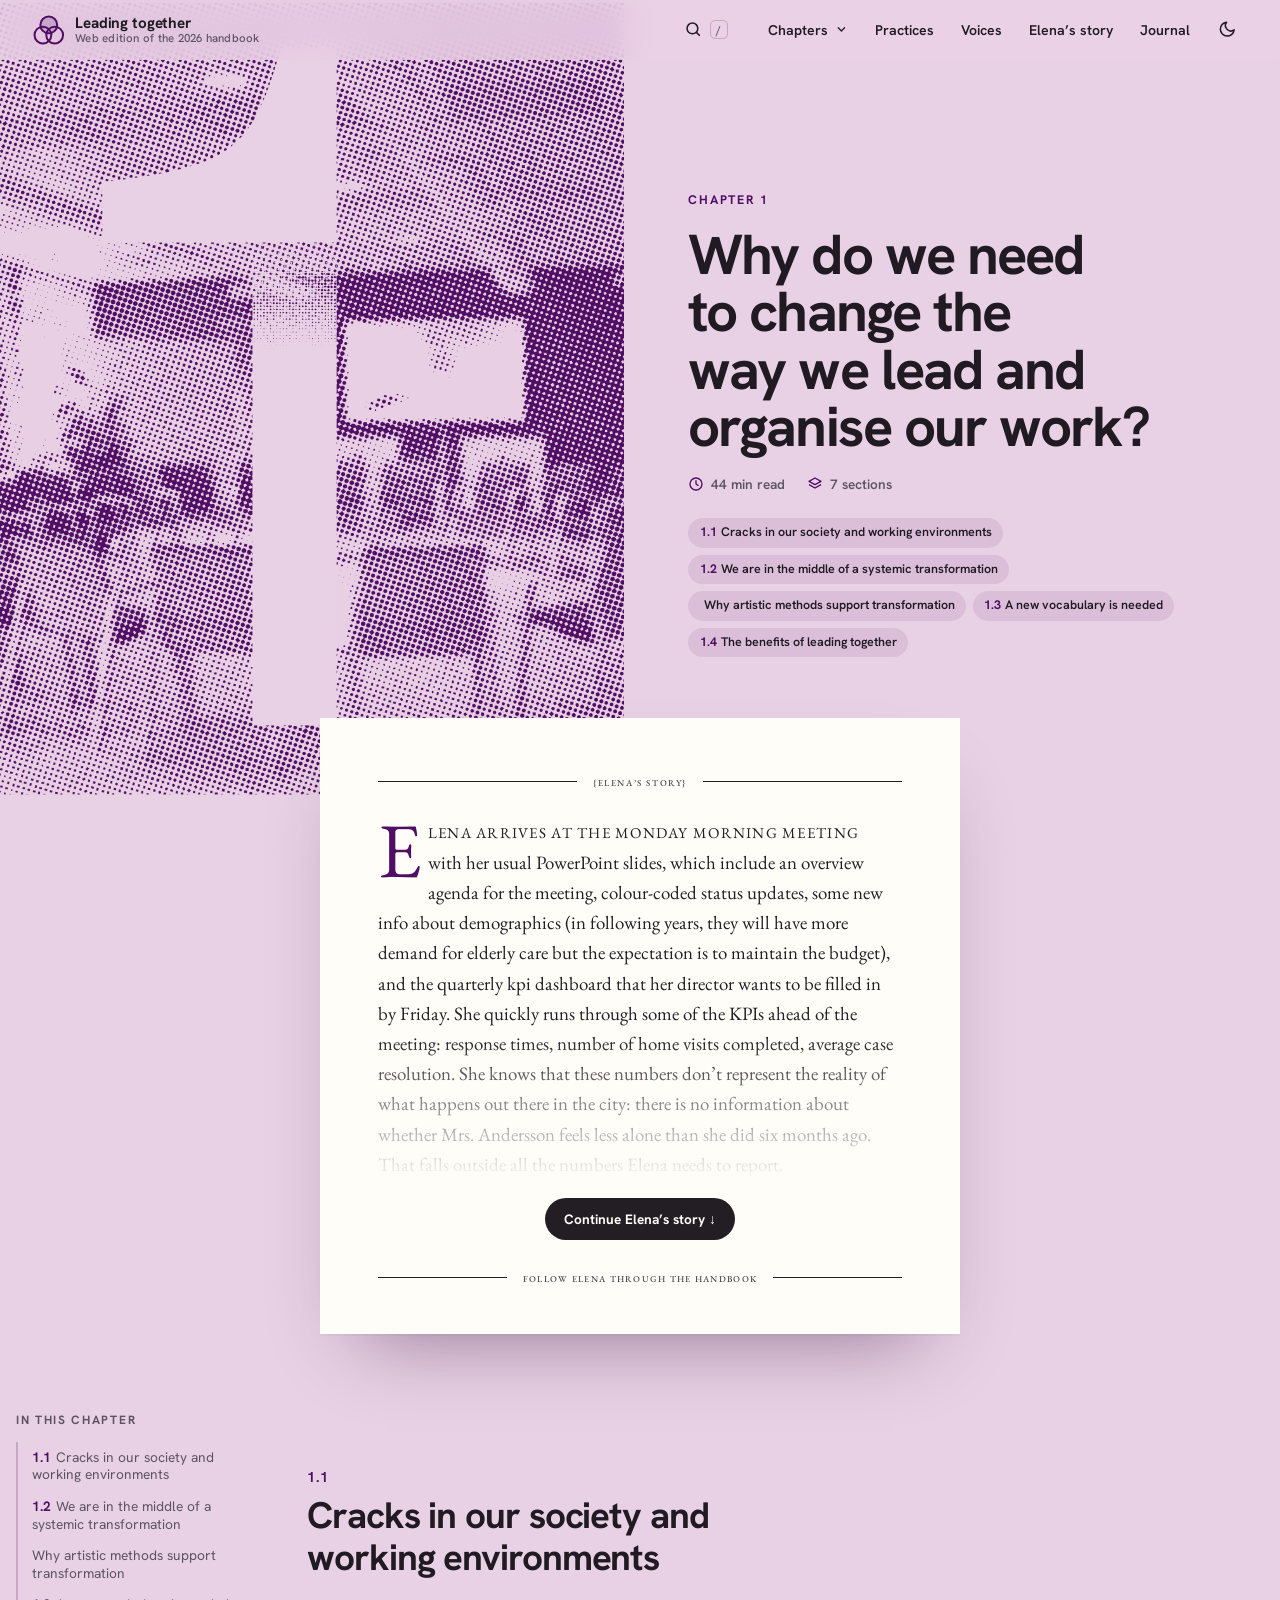
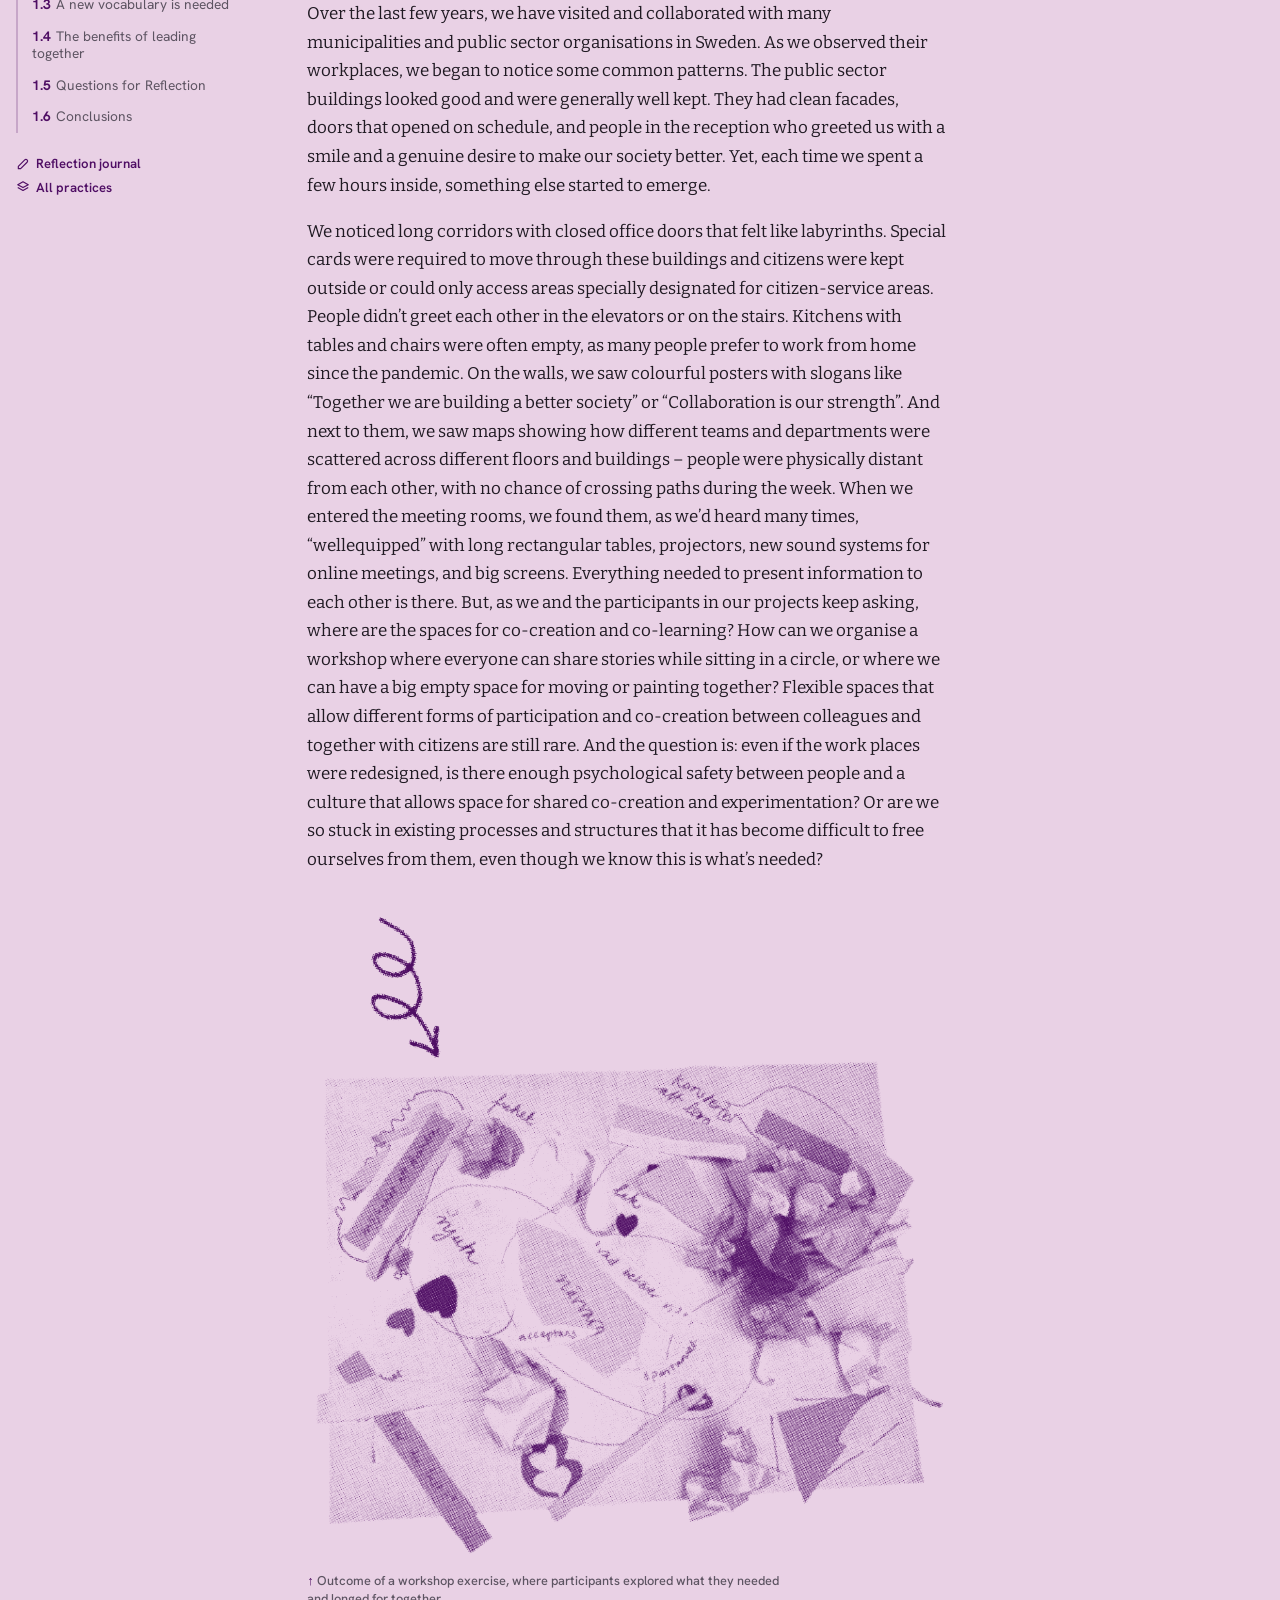
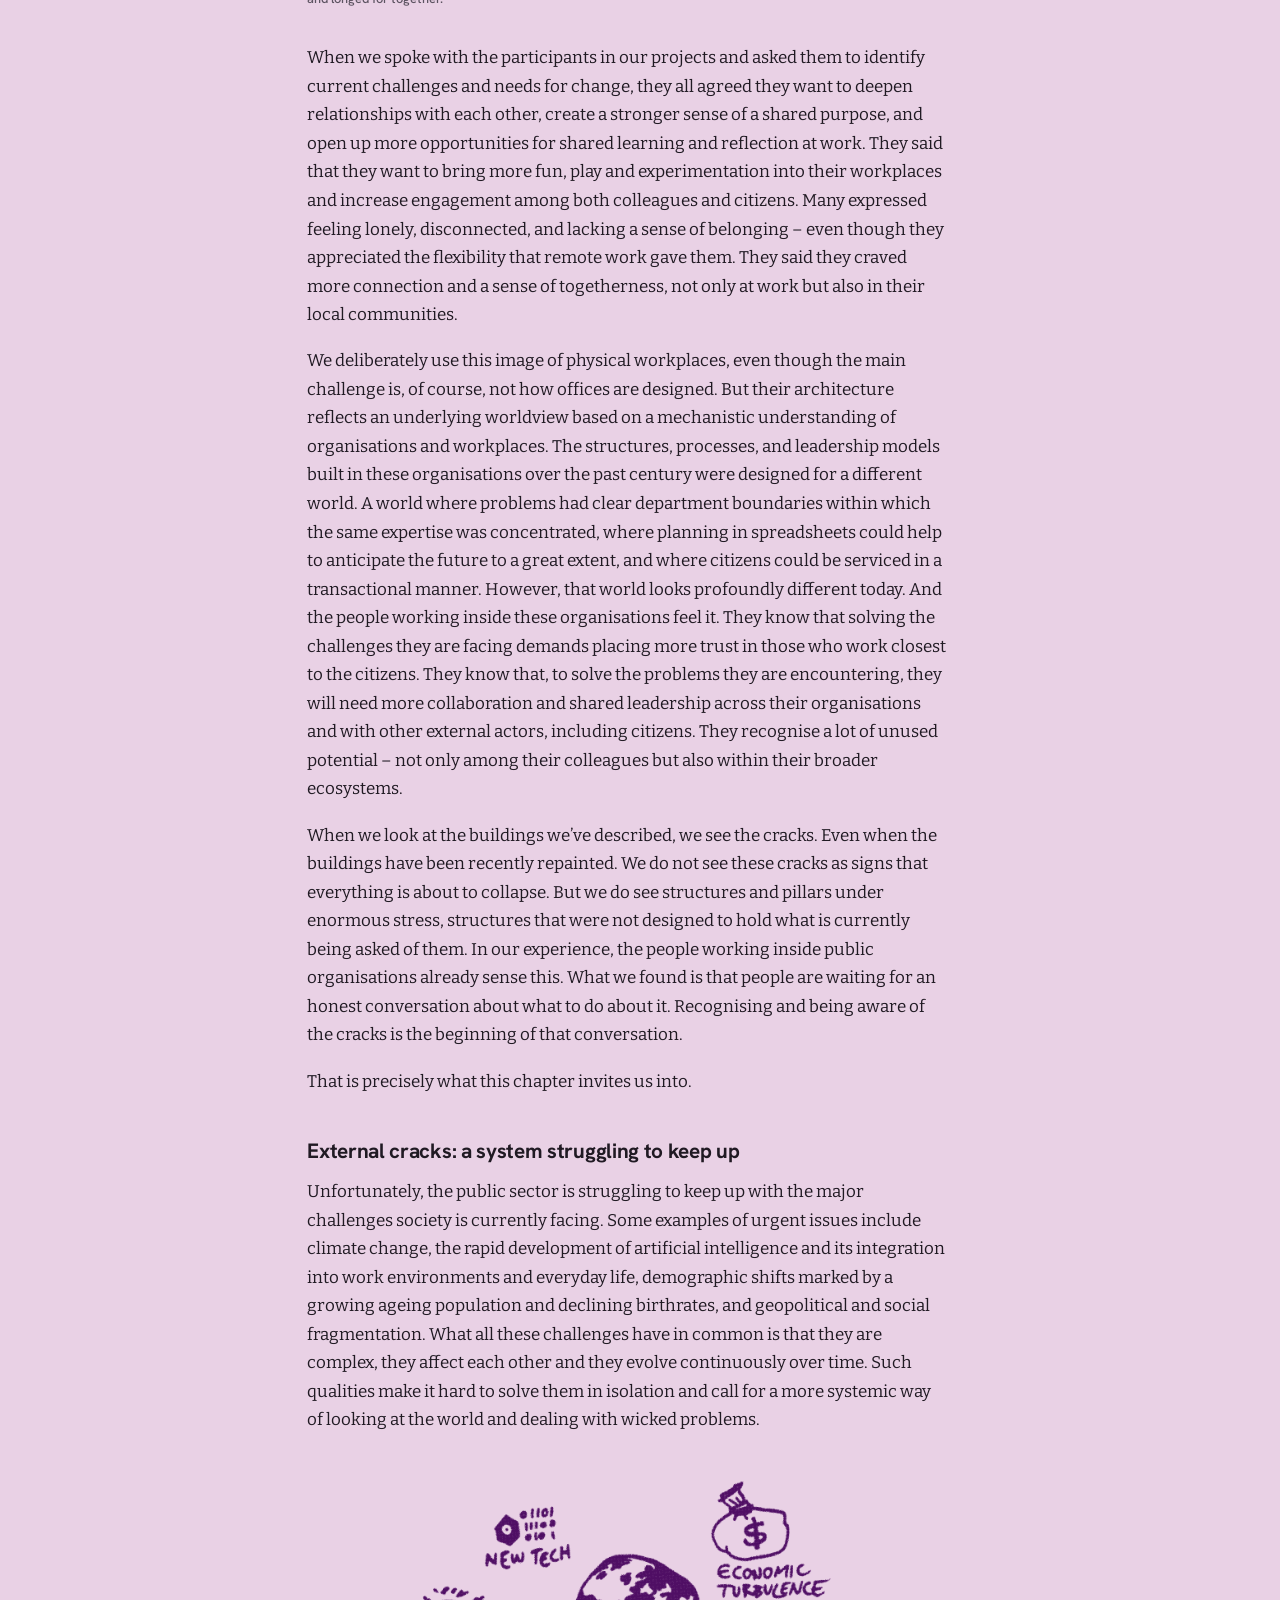
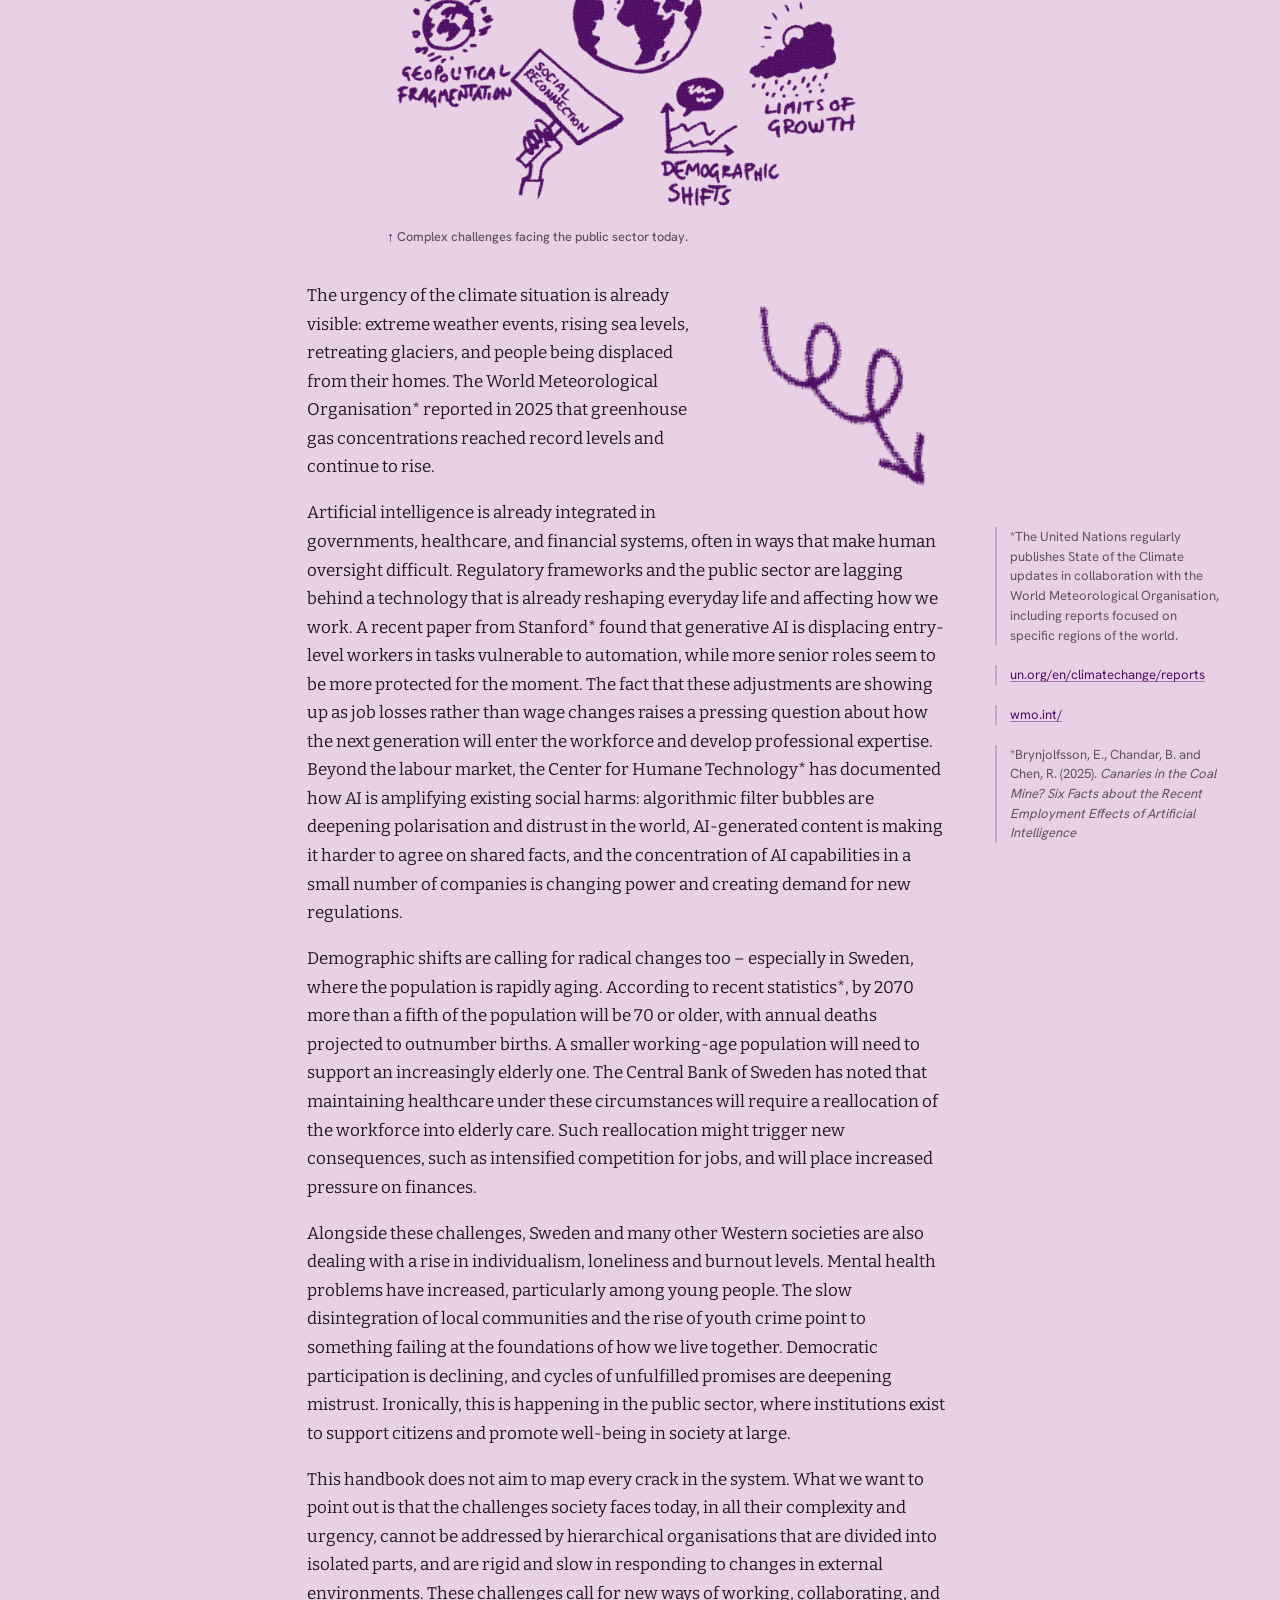
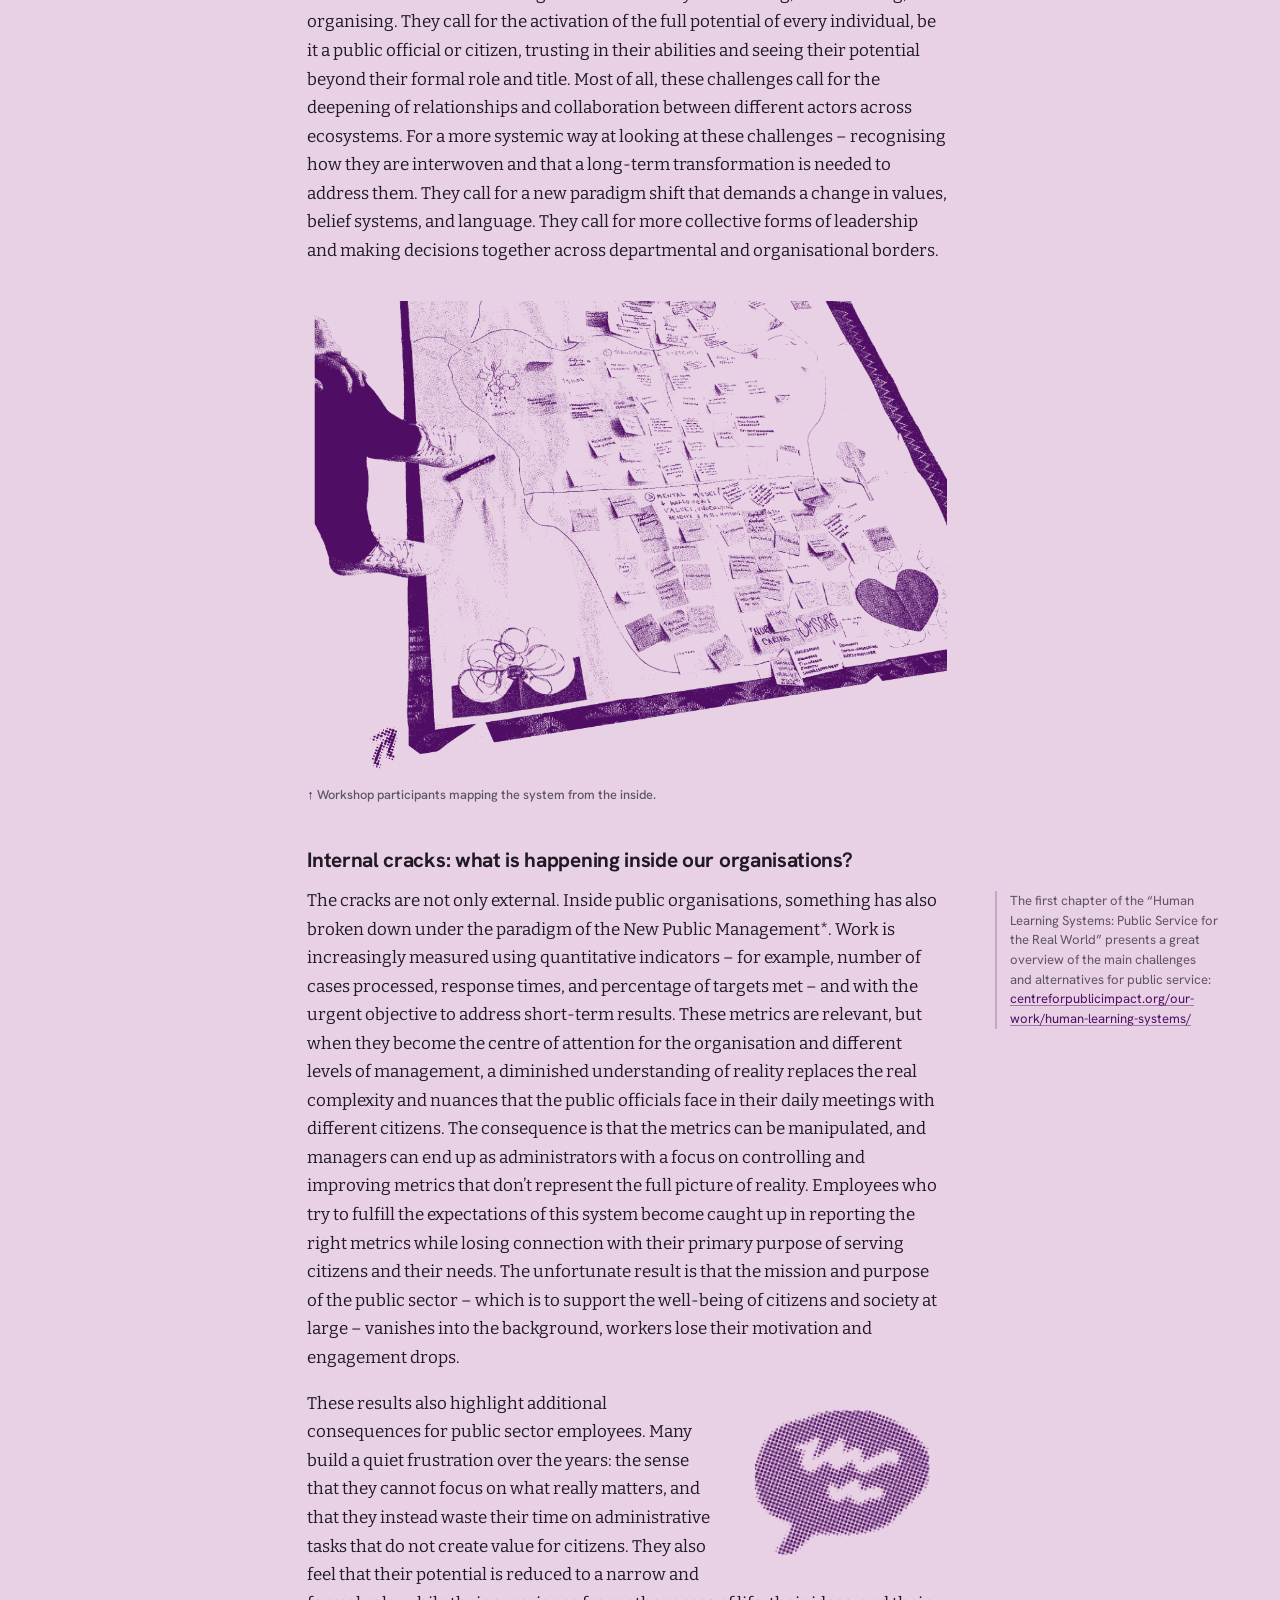
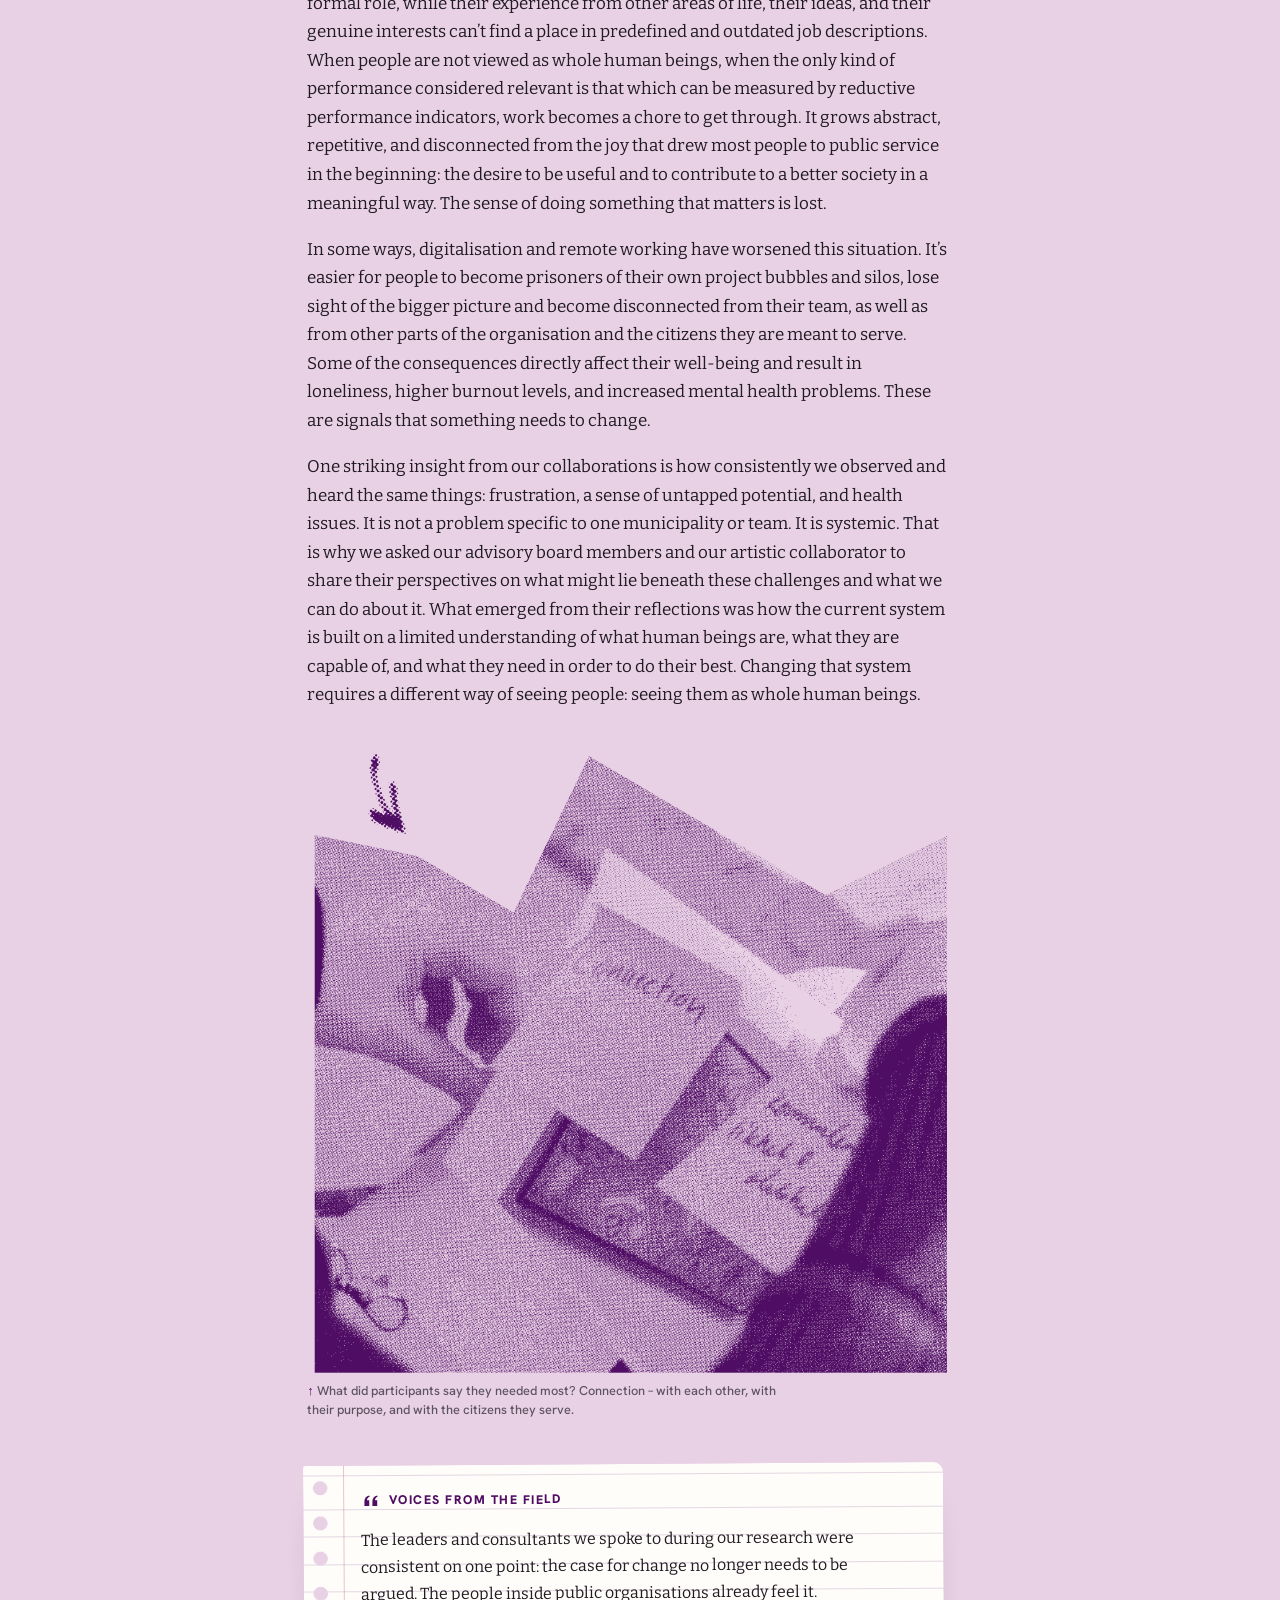
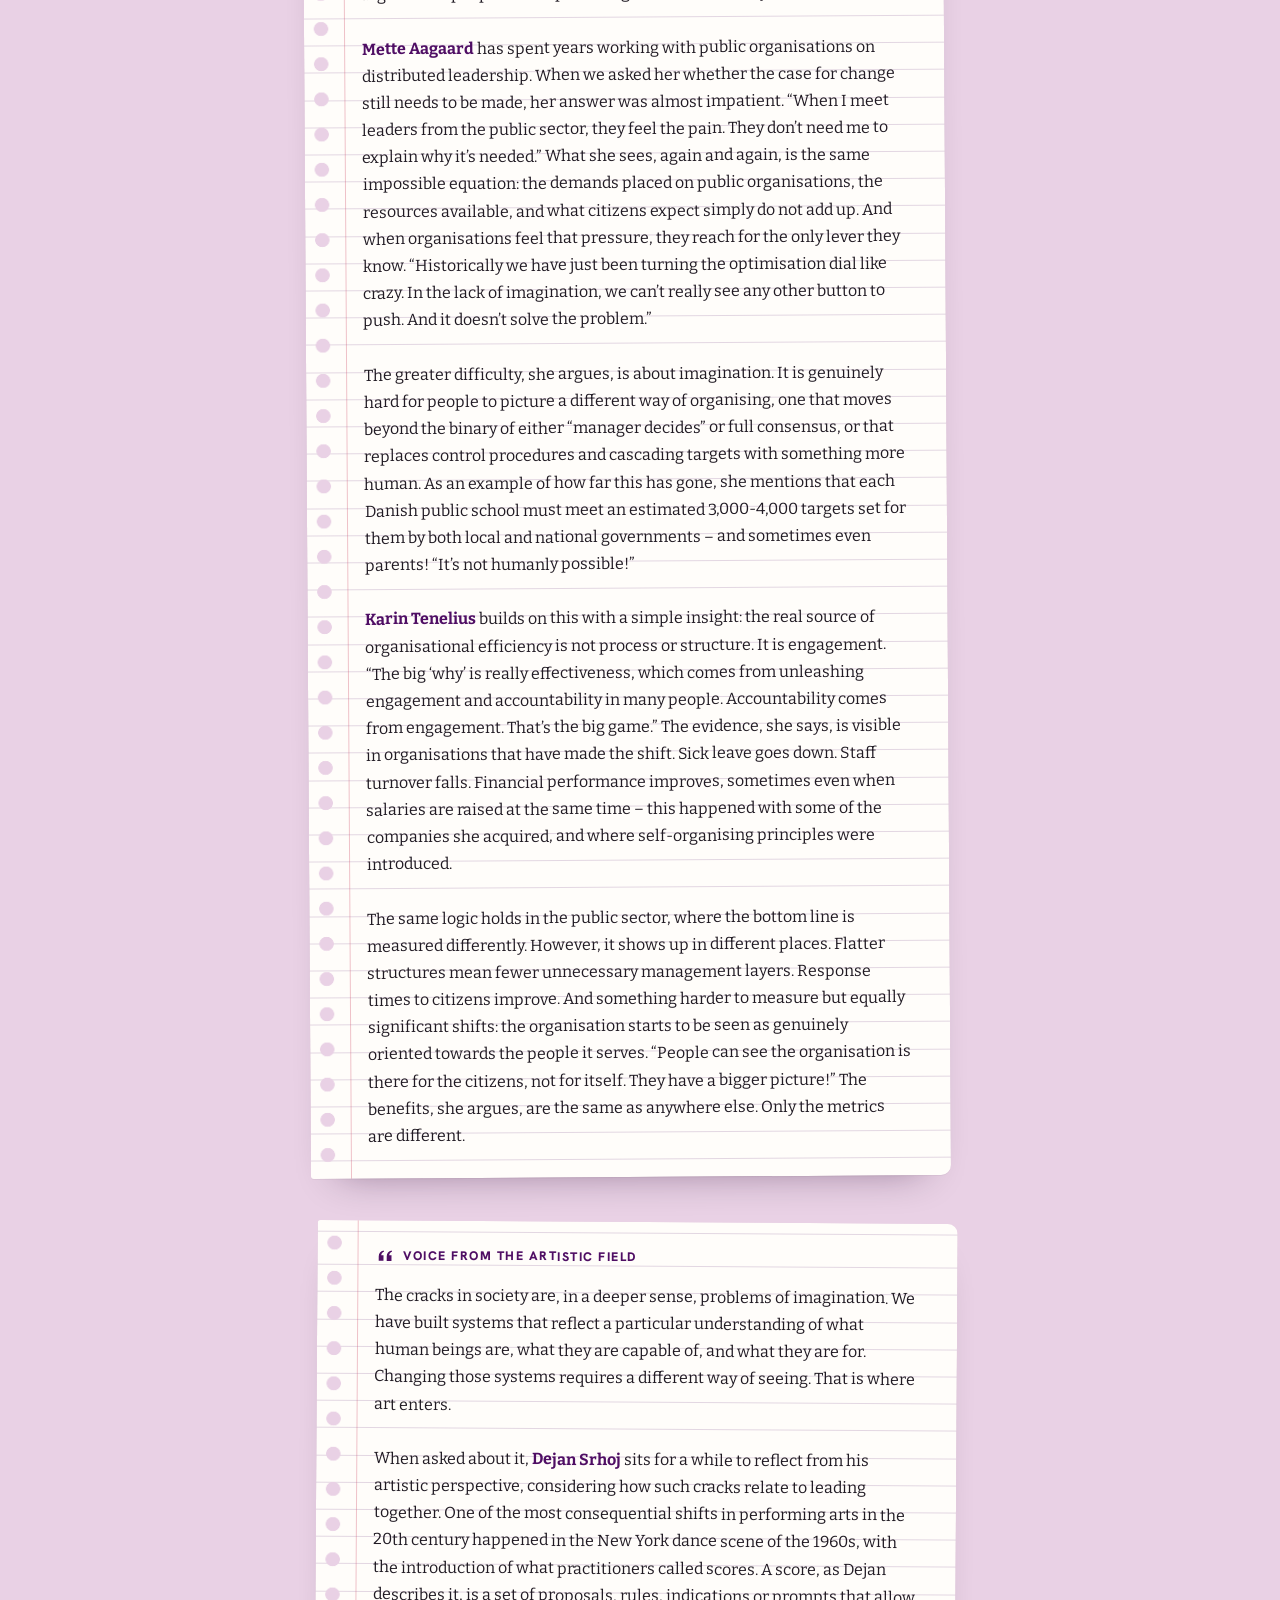
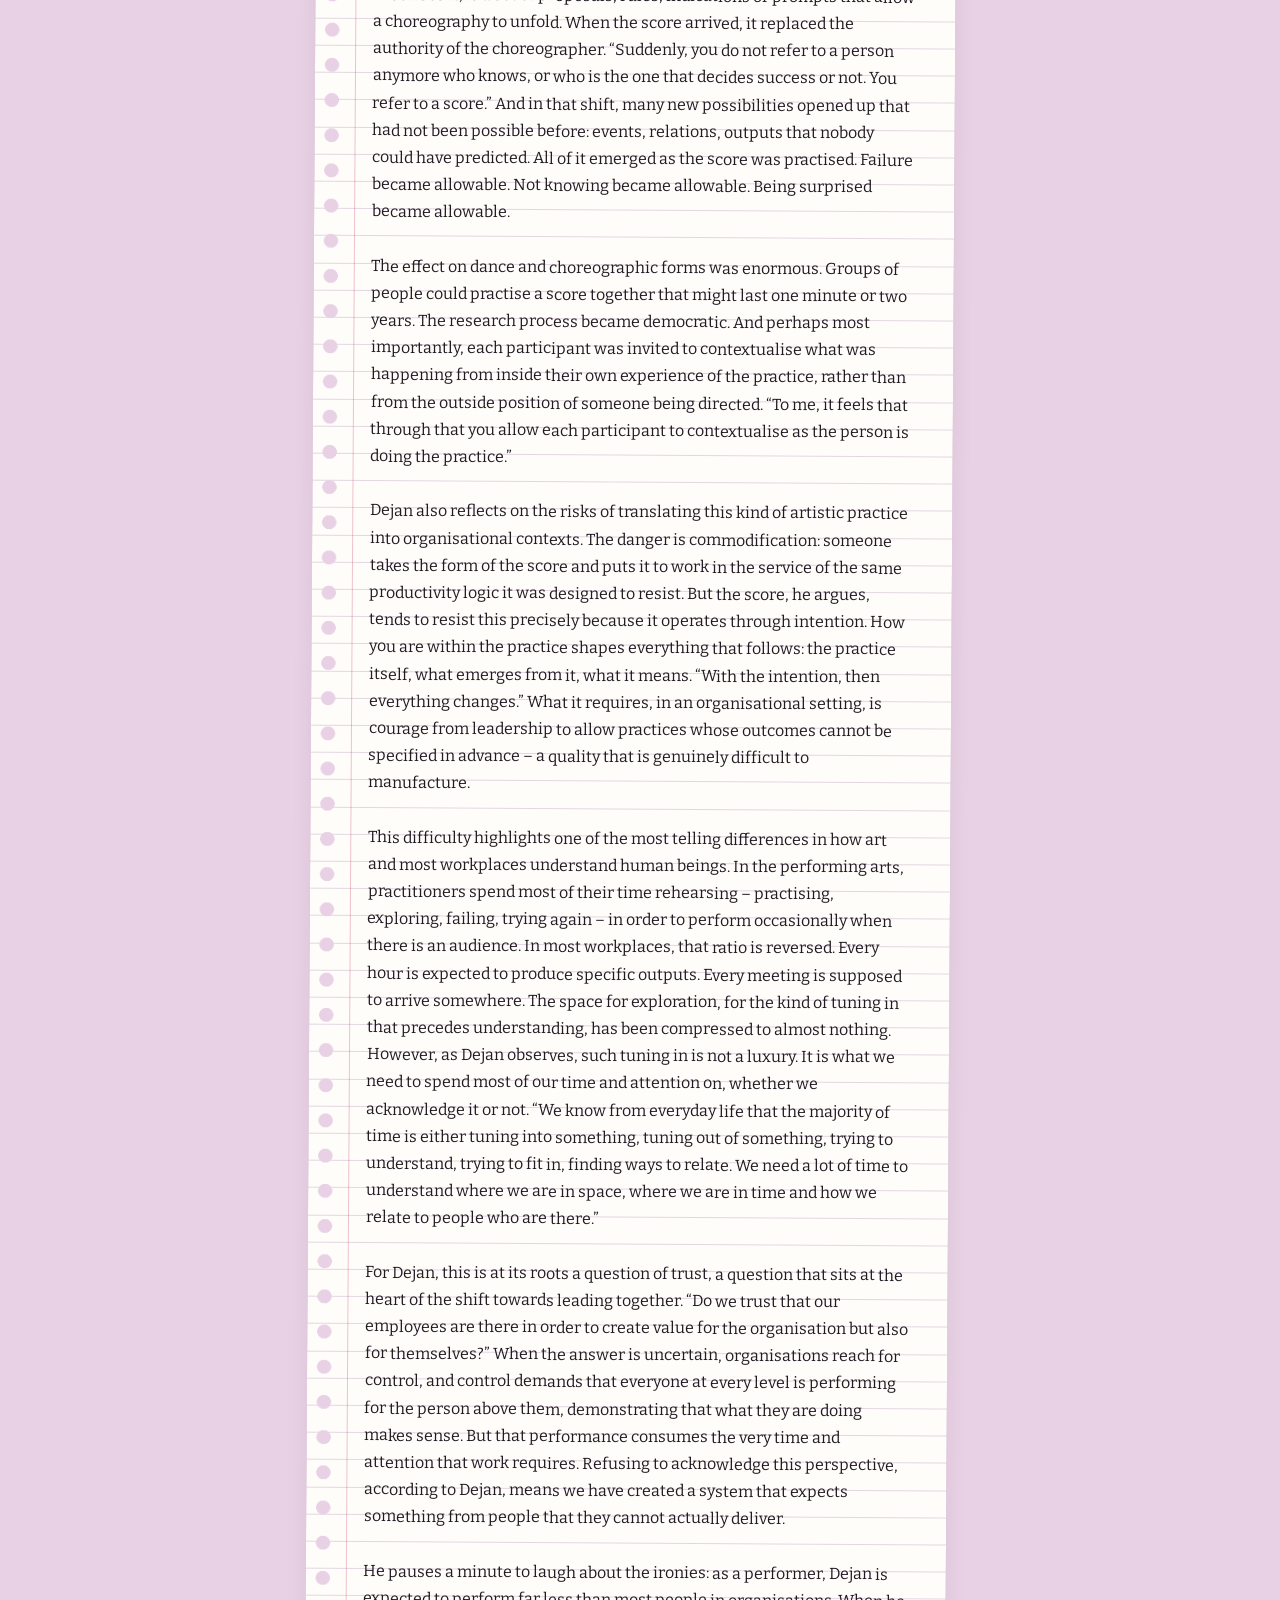
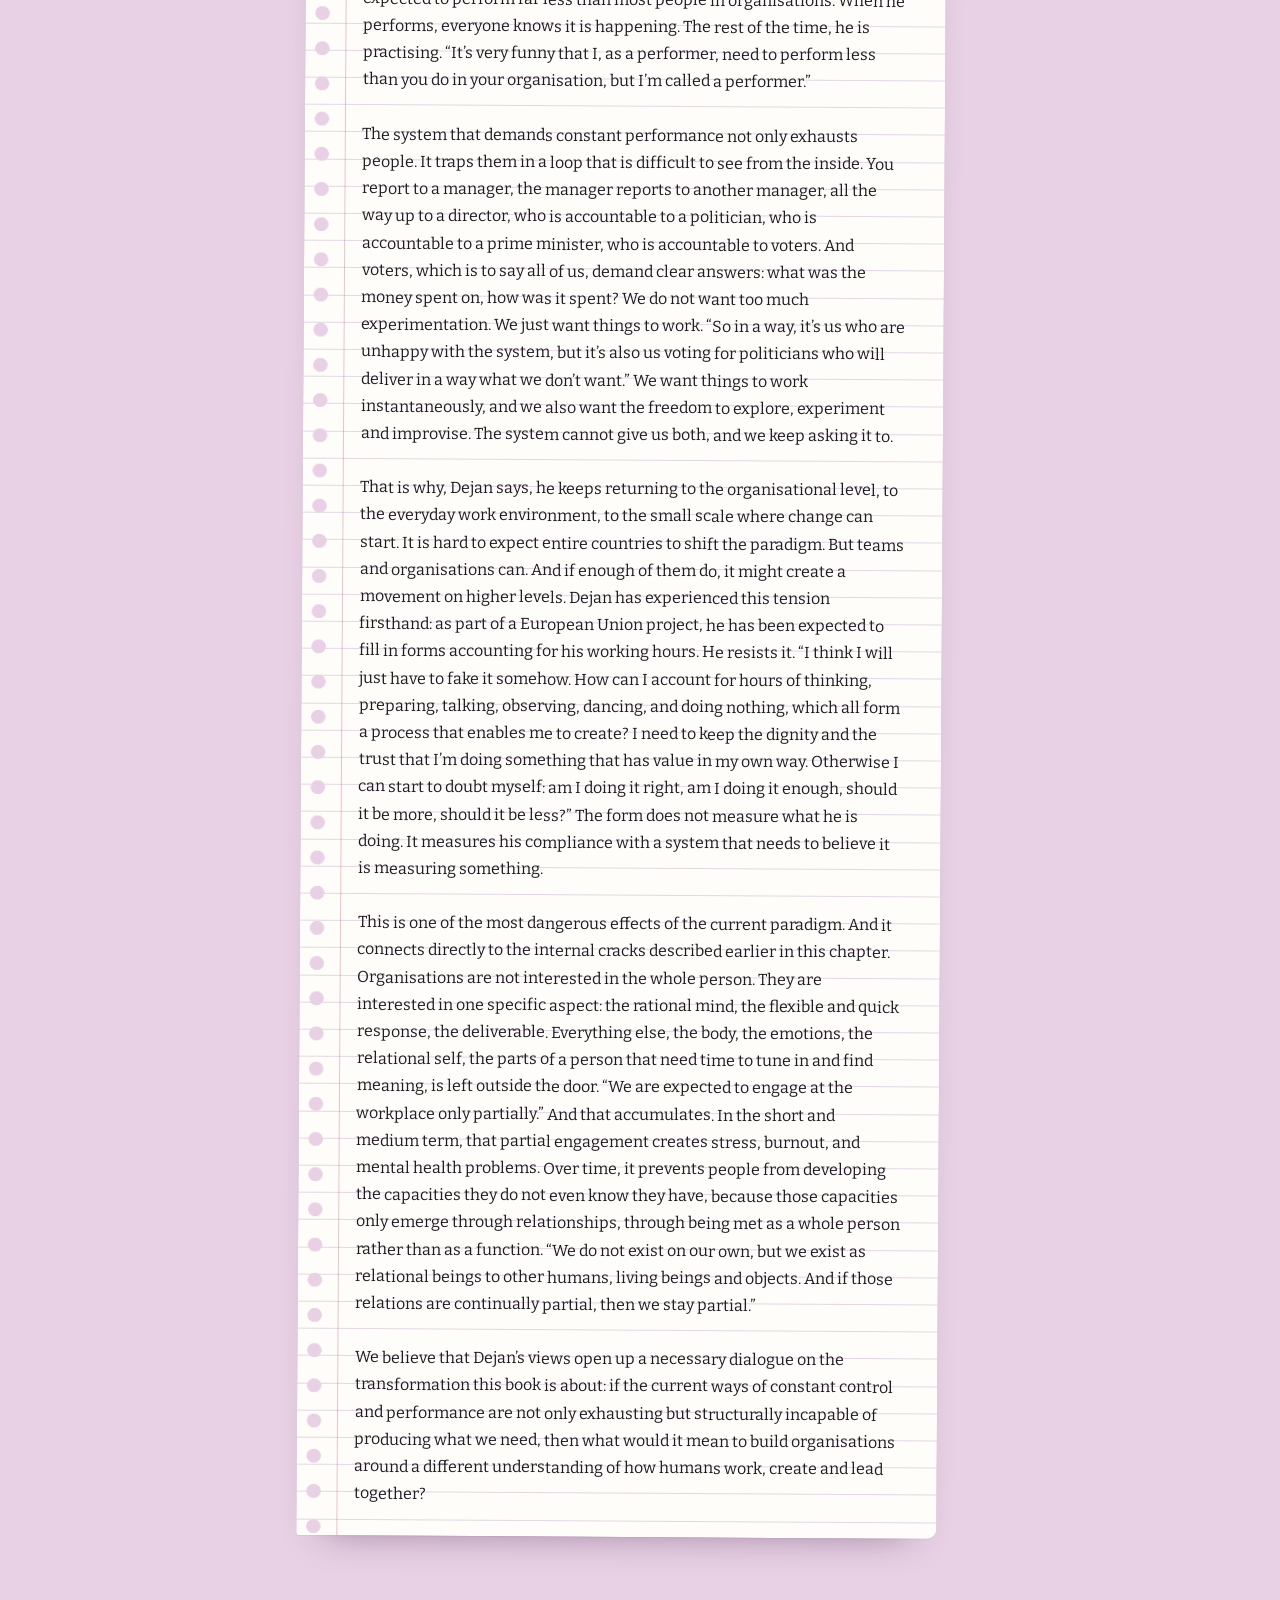
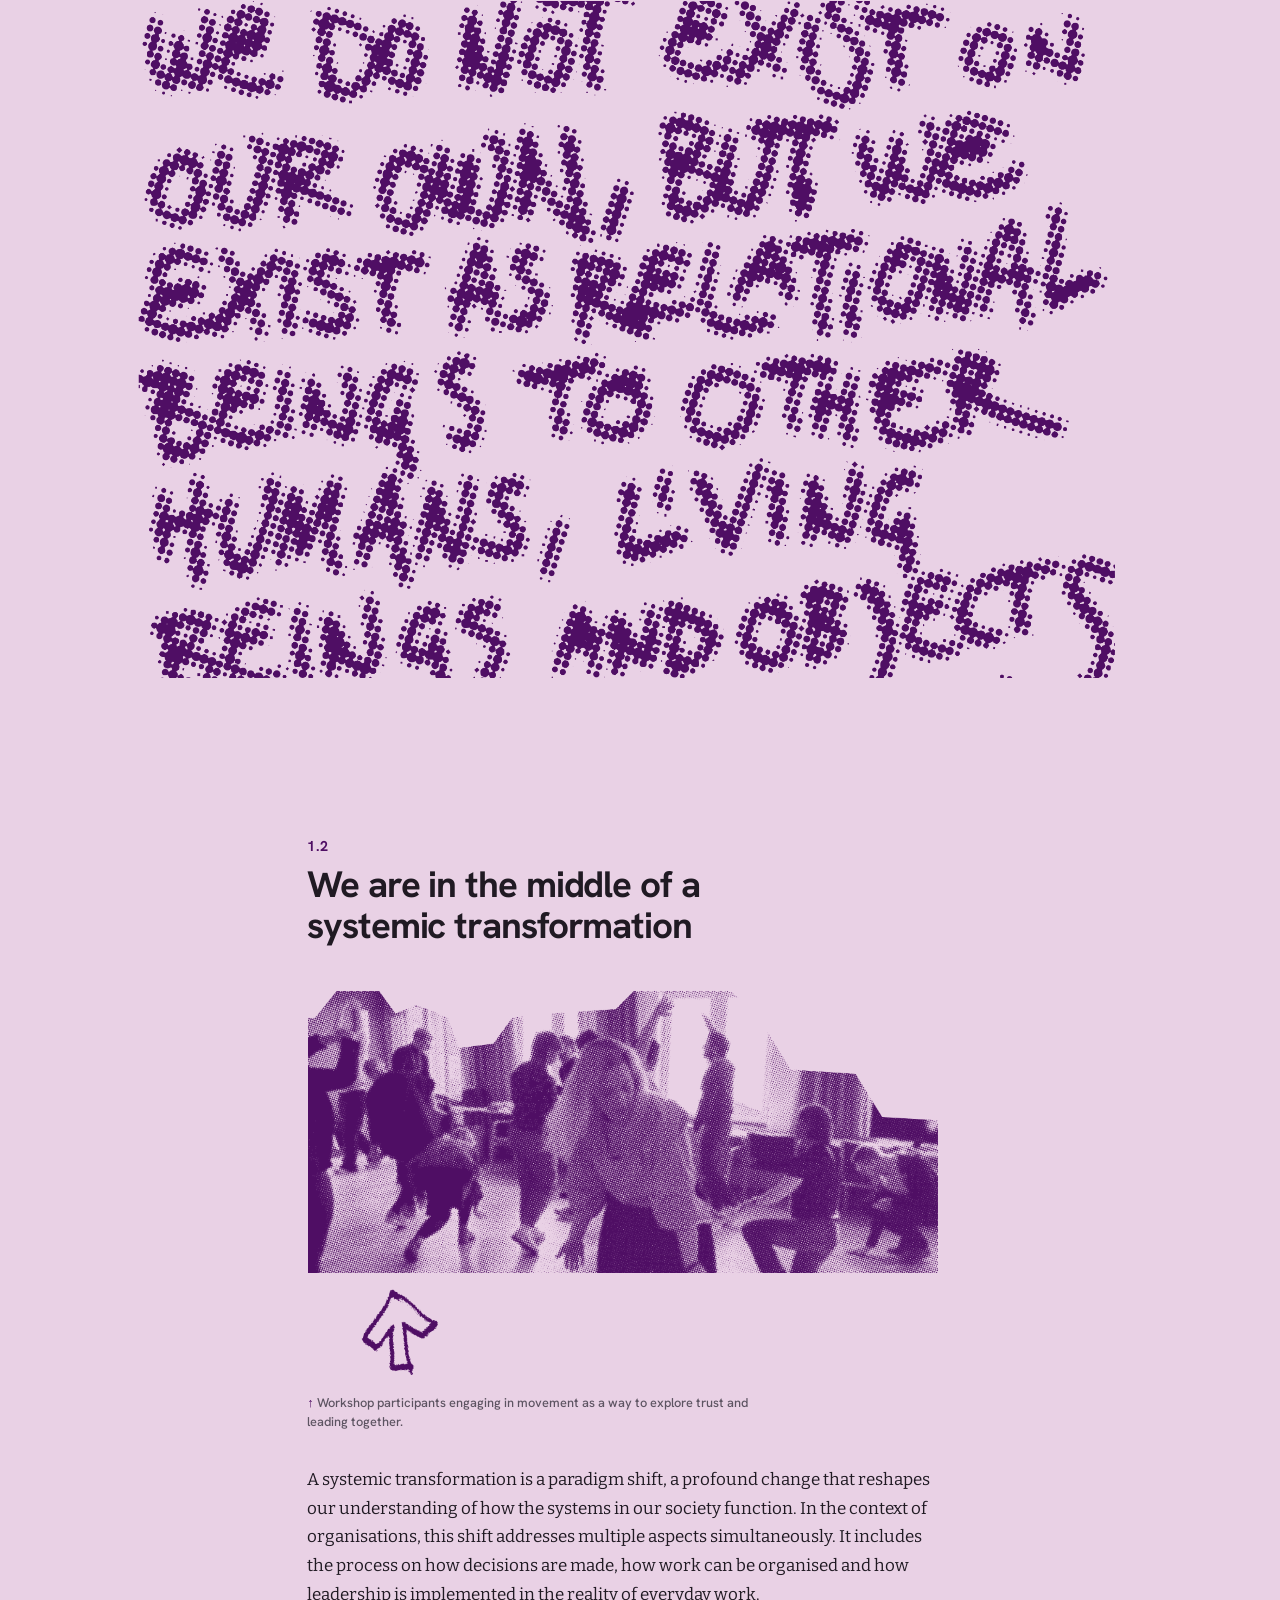
==== commit 802a1d78: "Replace toggle-like logo with the I, WE and IT circles The capsule-with-dot mark read as a toggle sw" ====
--- a/chapter-1.html
+++ b/chapter-1.html
@@ -24,7 +24,7 @@
 <a class="skip" href="#main">Skip to content</a>
 <div class="progress" aria-hidden="true"></div>
 <header class="topbar">
-  <a class="brand" href="index.html" aria-label="Home: Transforming how we lead together"><span class="brand-mark" aria-hidden="true"></span><span>Leading together<small>Web edition of the 2026 handbook</small></span></a>
+  <a class="brand" href="index.html" aria-label="Home: Transforming how we lead together"><svg class="brand-mark" viewBox="0 0 40 38" aria-hidden="true"><circle class="c1" cx="20" cy="13" r="10"/><circle class="c2" cx="13" cy="25" r="10"/><circle class="c3" cx="27" cy="25" r="10"/></svg><span>Leading together<small>Web edition of the 2026 handbook</small></span></a>
   <button class="icon-btn search-btn" aria-label="Search the handbook"><svg viewBox="0 0 24 24" fill="none" stroke="currentColor" stroke-width="2" stroke-linecap="round"><circle cx="11" cy="11" r="7"/><path d="m20 20-3.5-3.5"/></svg><kbd>/</kbd></button>
   <nav class="nav" aria-label="Main">
     <div class="chapters-menu">
--- a/assets/style.css
+++ b/assets/style.css
@@ -74,9 +74,13 @@
 }
 .topbar.scrolled { border-bottom-color: var(--line); }
 .brand { display: flex; align-items: center; gap: .6rem; text-decoration: none; font-weight: 700; letter-spacing: -.01em; line-height: 1.1; font-size: .95rem; margin-right: auto; min-width: 0; }
-.brand-mark { flex: none; width: 2.1rem; height: 1.15rem; border: 2px solid var(--ink); border-radius: 999px; position: relative; }
-.brand-mark::after { content: ""; position: absolute; inset: 3px auto 3px 3px; width: .55rem; border-radius: 999px; background: var(--ink); transition: inset .5s var(--ease), width .5s var(--ease); }
-.brand:hover .brand-mark::after { width: calc(100% - 6px); }
+/* logo: the handbook's I, WE and IT circles, drawing closer on hover */
+.brand-mark { flex: none; width: 2.1rem; height: 2rem; overflow: visible; fill: none; stroke: var(--ink); stroke-width: 2.4; }
+.brand-mark circle { transition: transform .6s var(--ease); }
+.brand-mark .c1 { fill: color-mix(in srgb, var(--ink) 18%, transparent); }
+.brand:hover .brand-mark .c1 { transform: translate(0, 2px); }
+.brand:hover .brand-mark .c2 { transform: translate(2px, -1px); }
+.brand:hover .brand-mark .c3 { transform: translate(-2px, -1px); }
 .brand small { display: block; font-weight: 500; color: var(--muted); font-size: .72rem; letter-spacing: .02em; }
 .brand span { white-space: nowrap; overflow: hidden; text-overflow: ellipsis; }
 .nav { display: flex; align-items: center; gap: .2rem; }
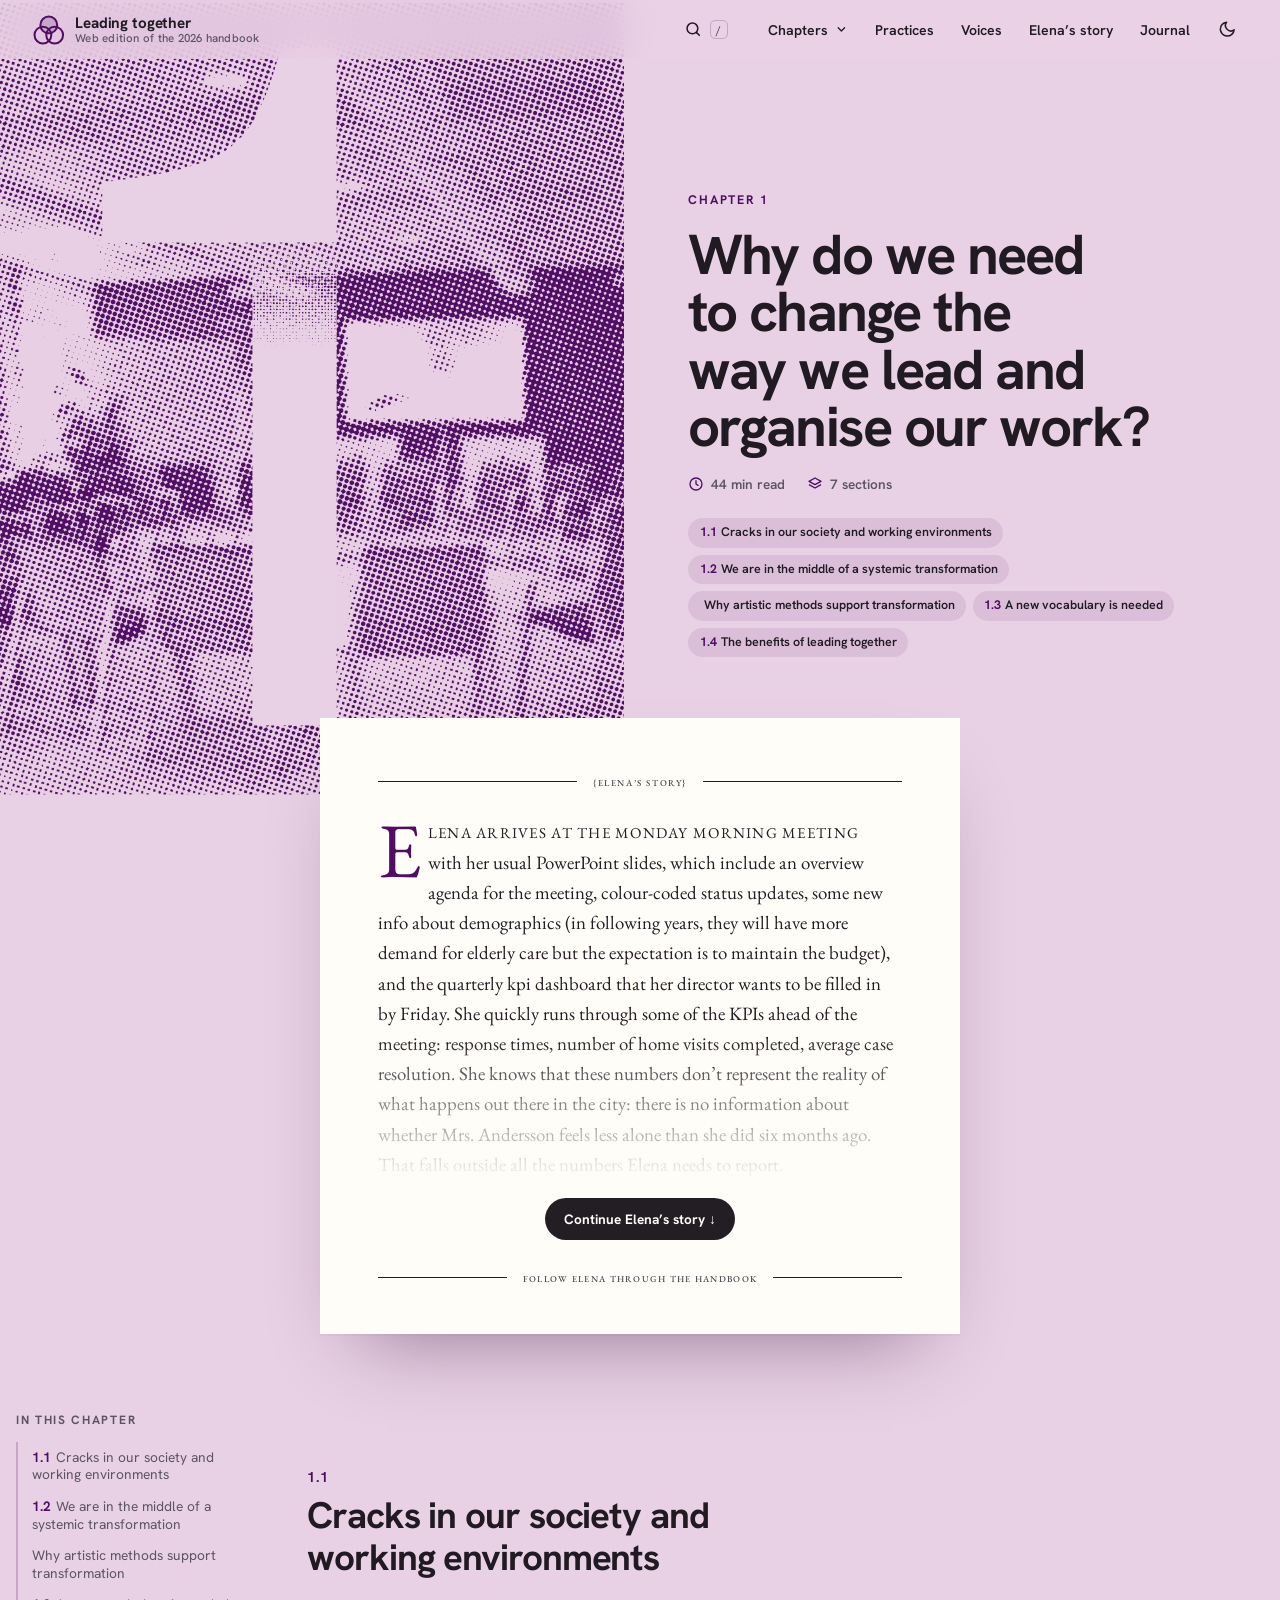
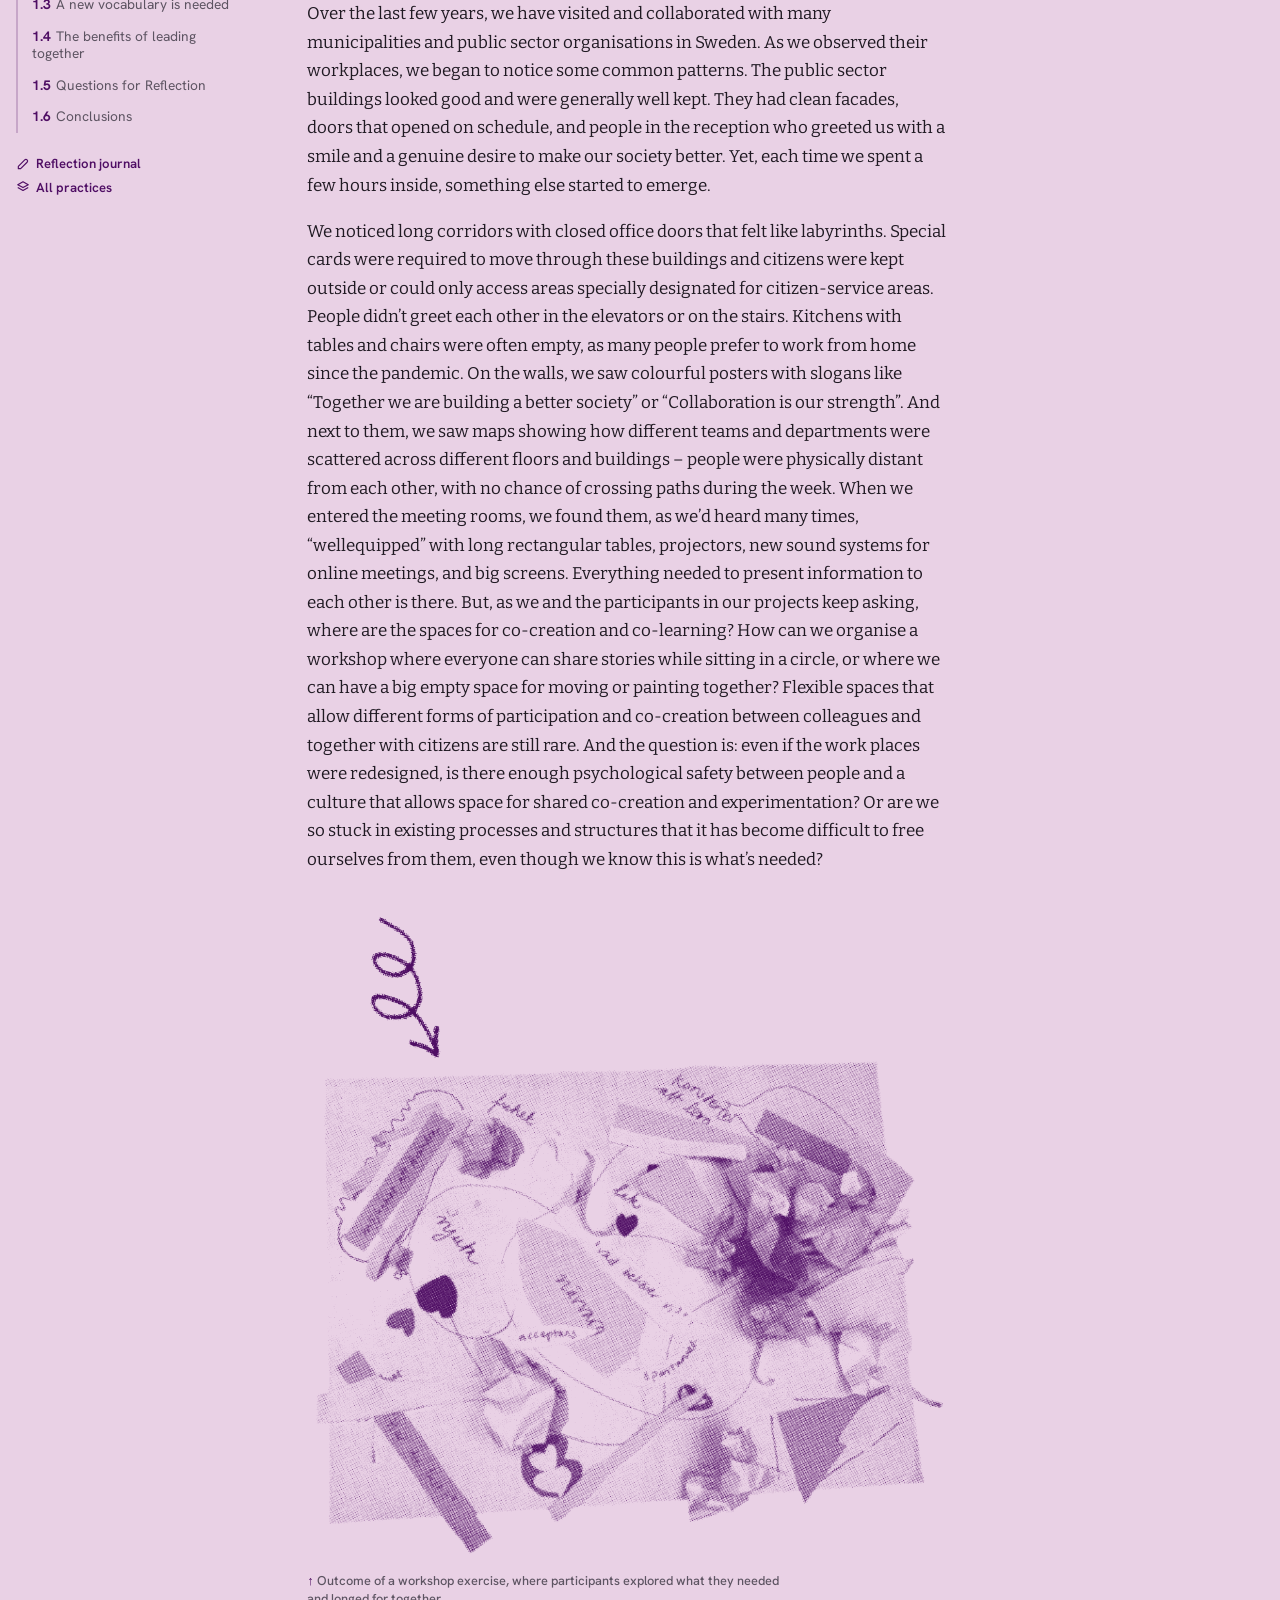
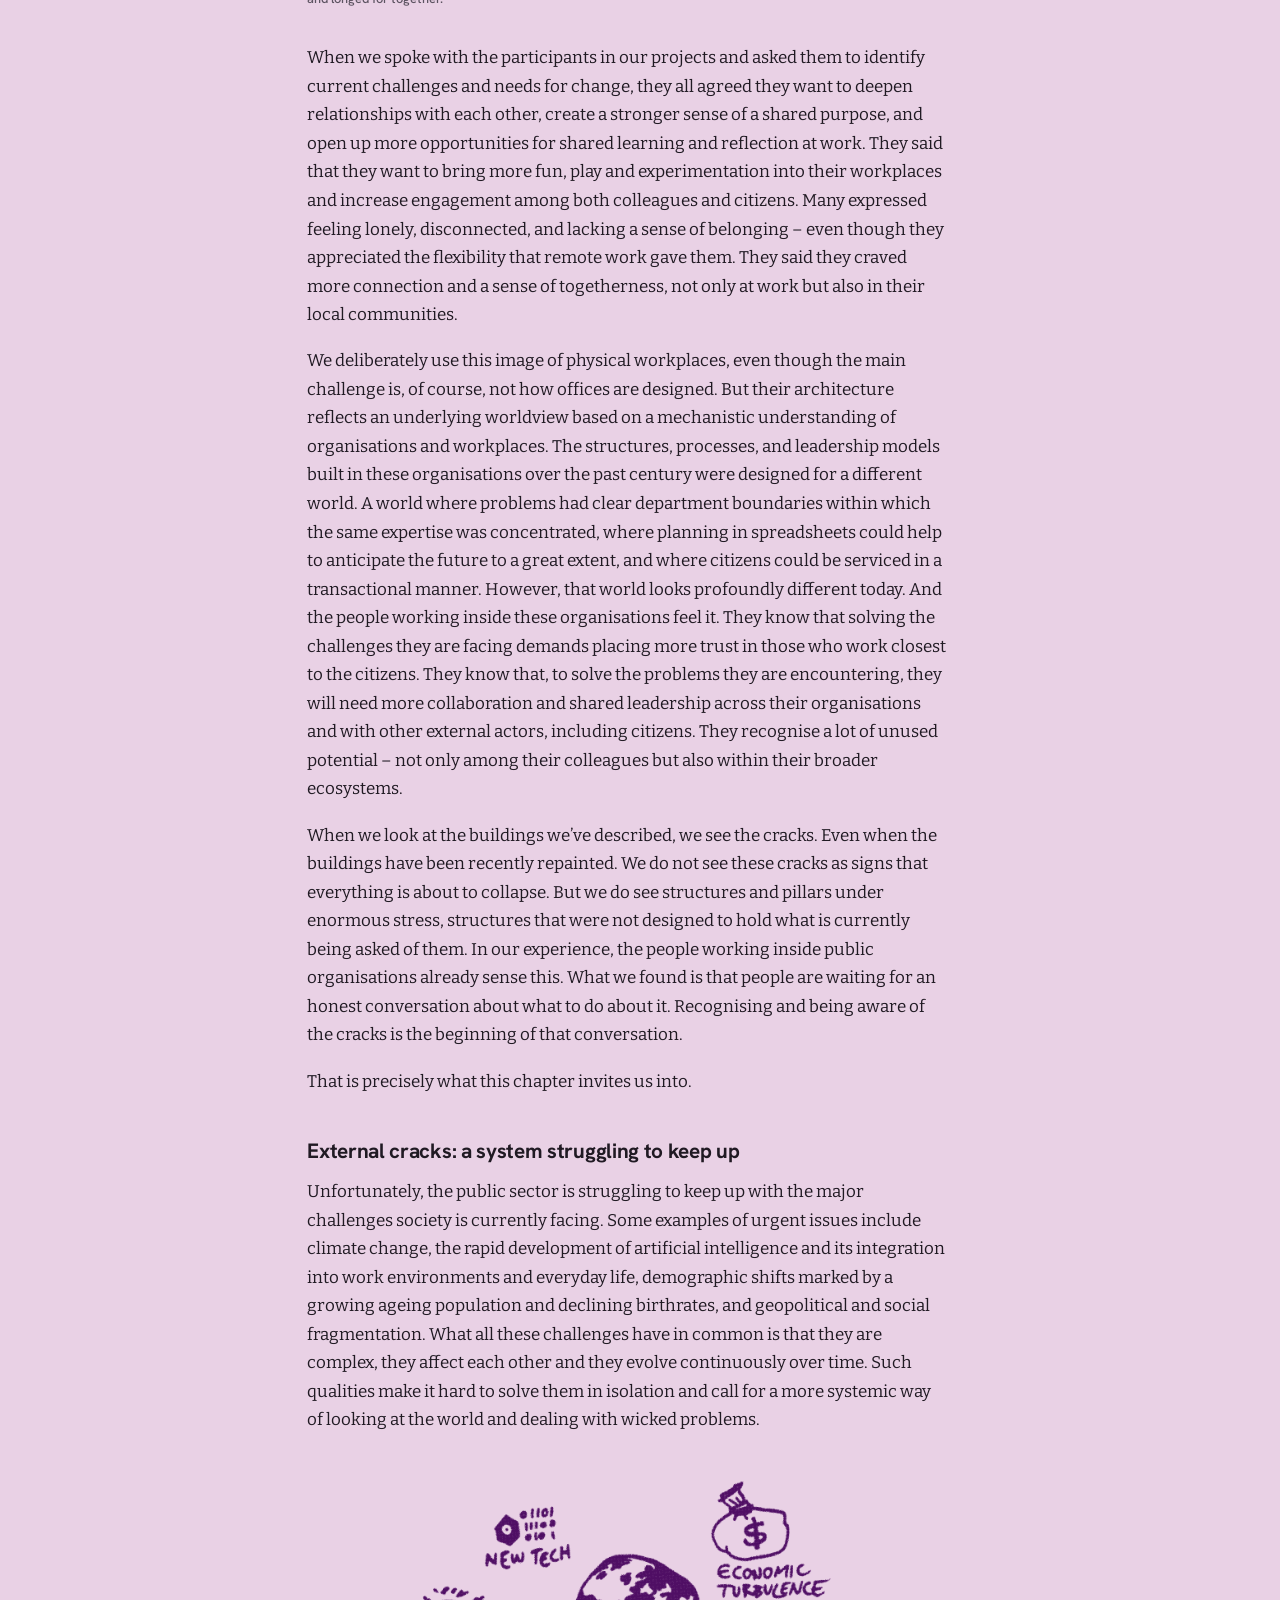
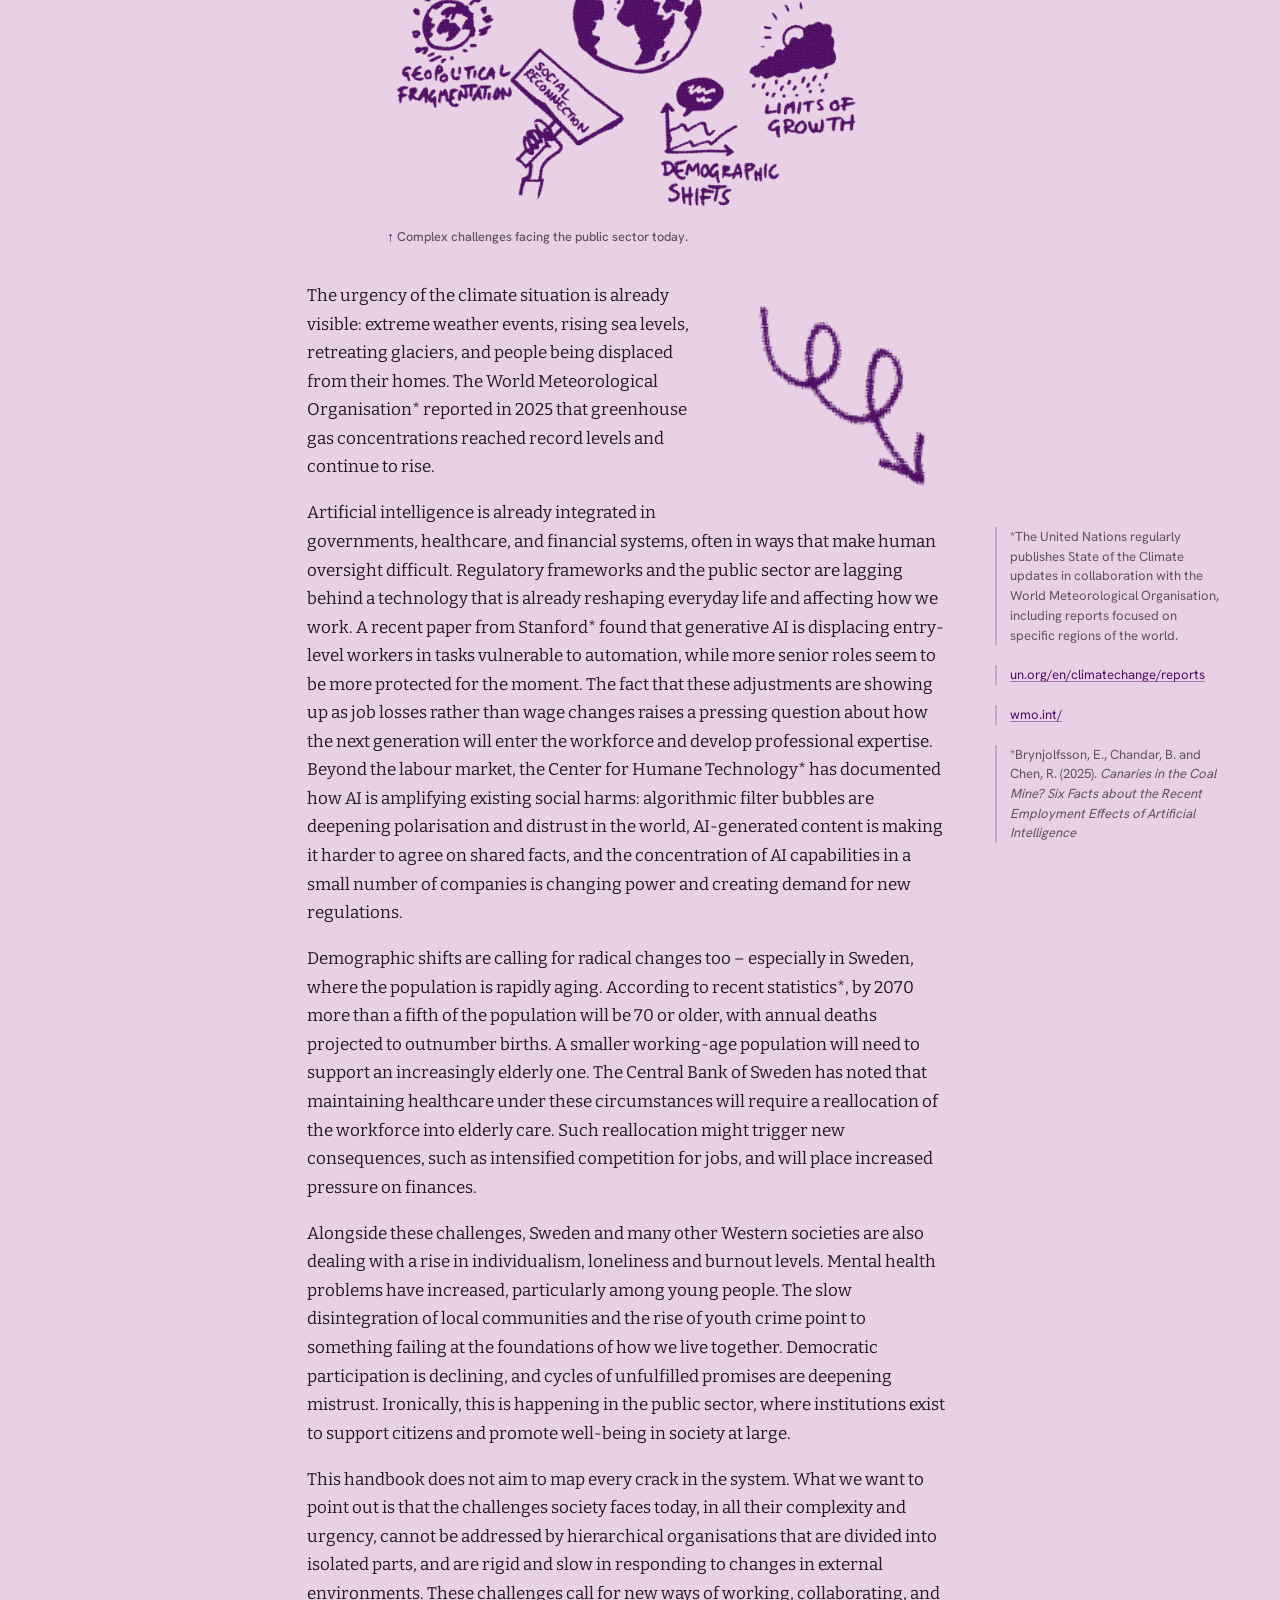
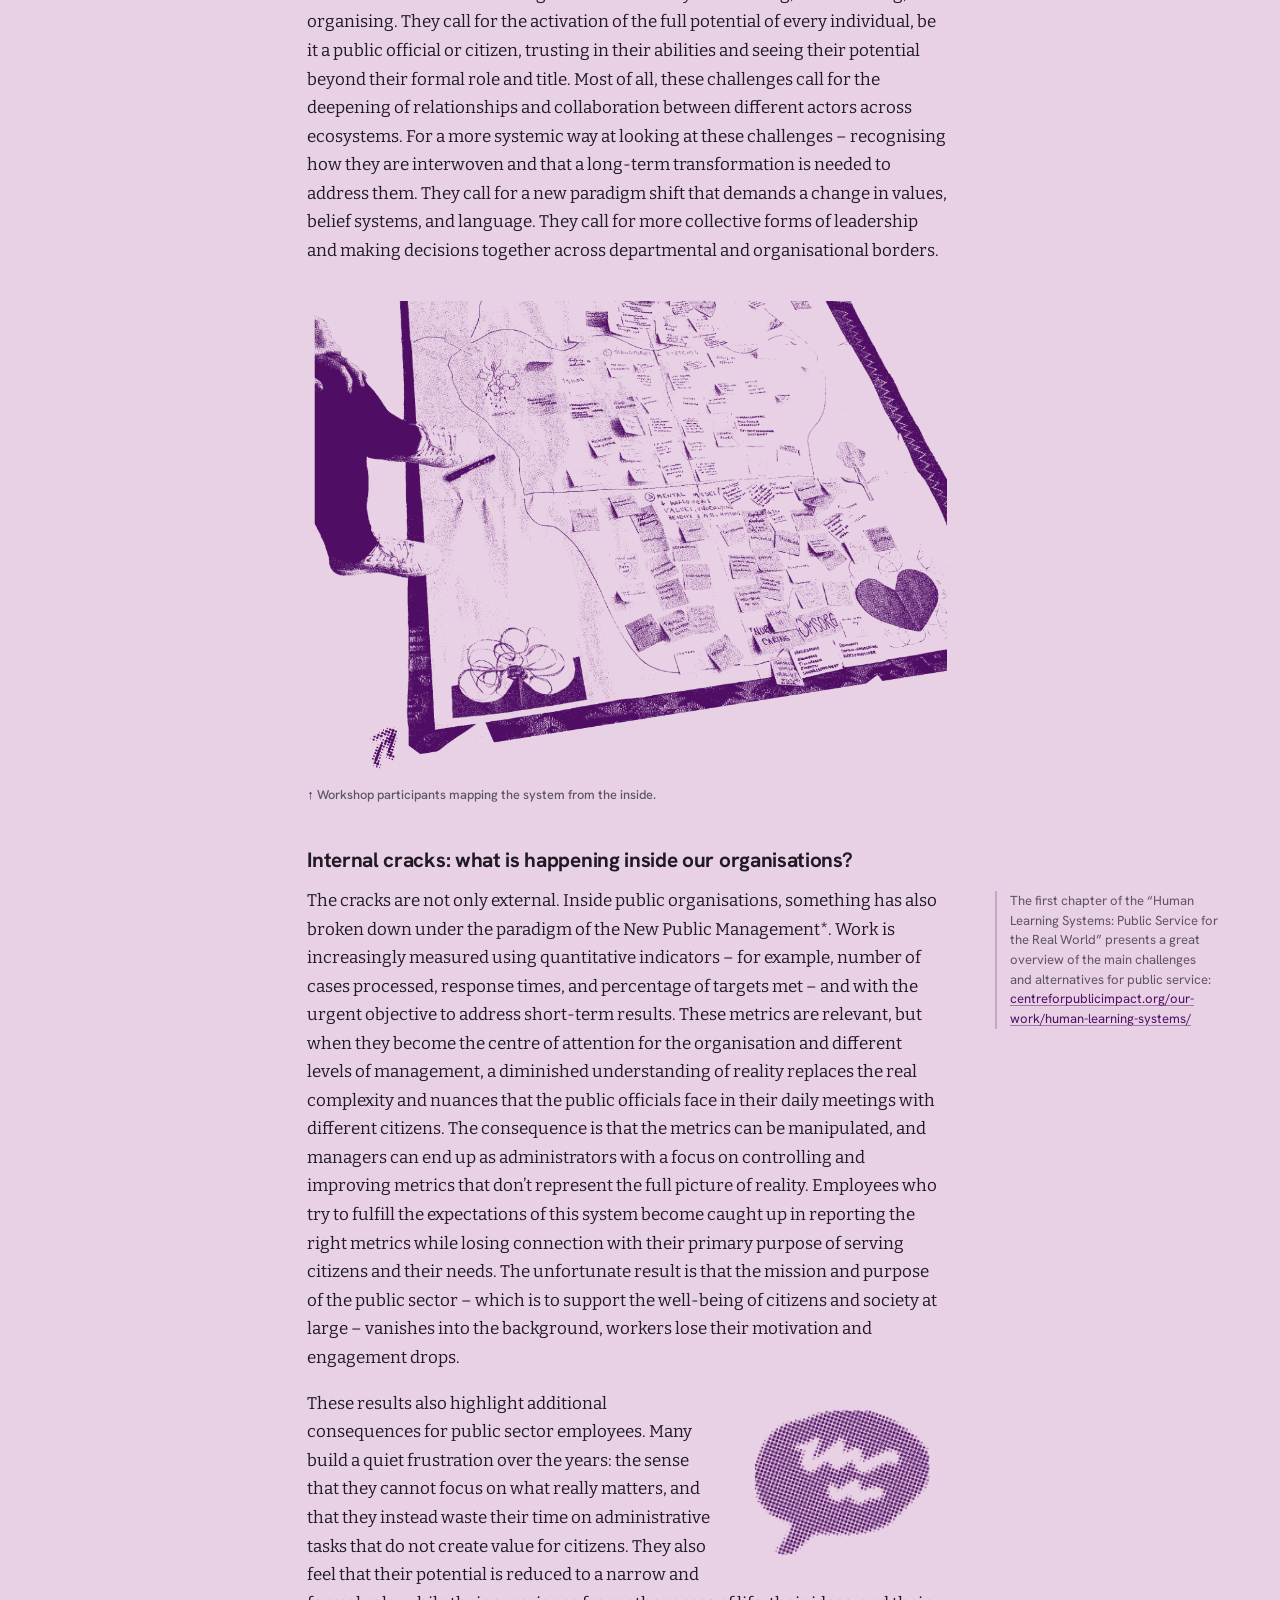
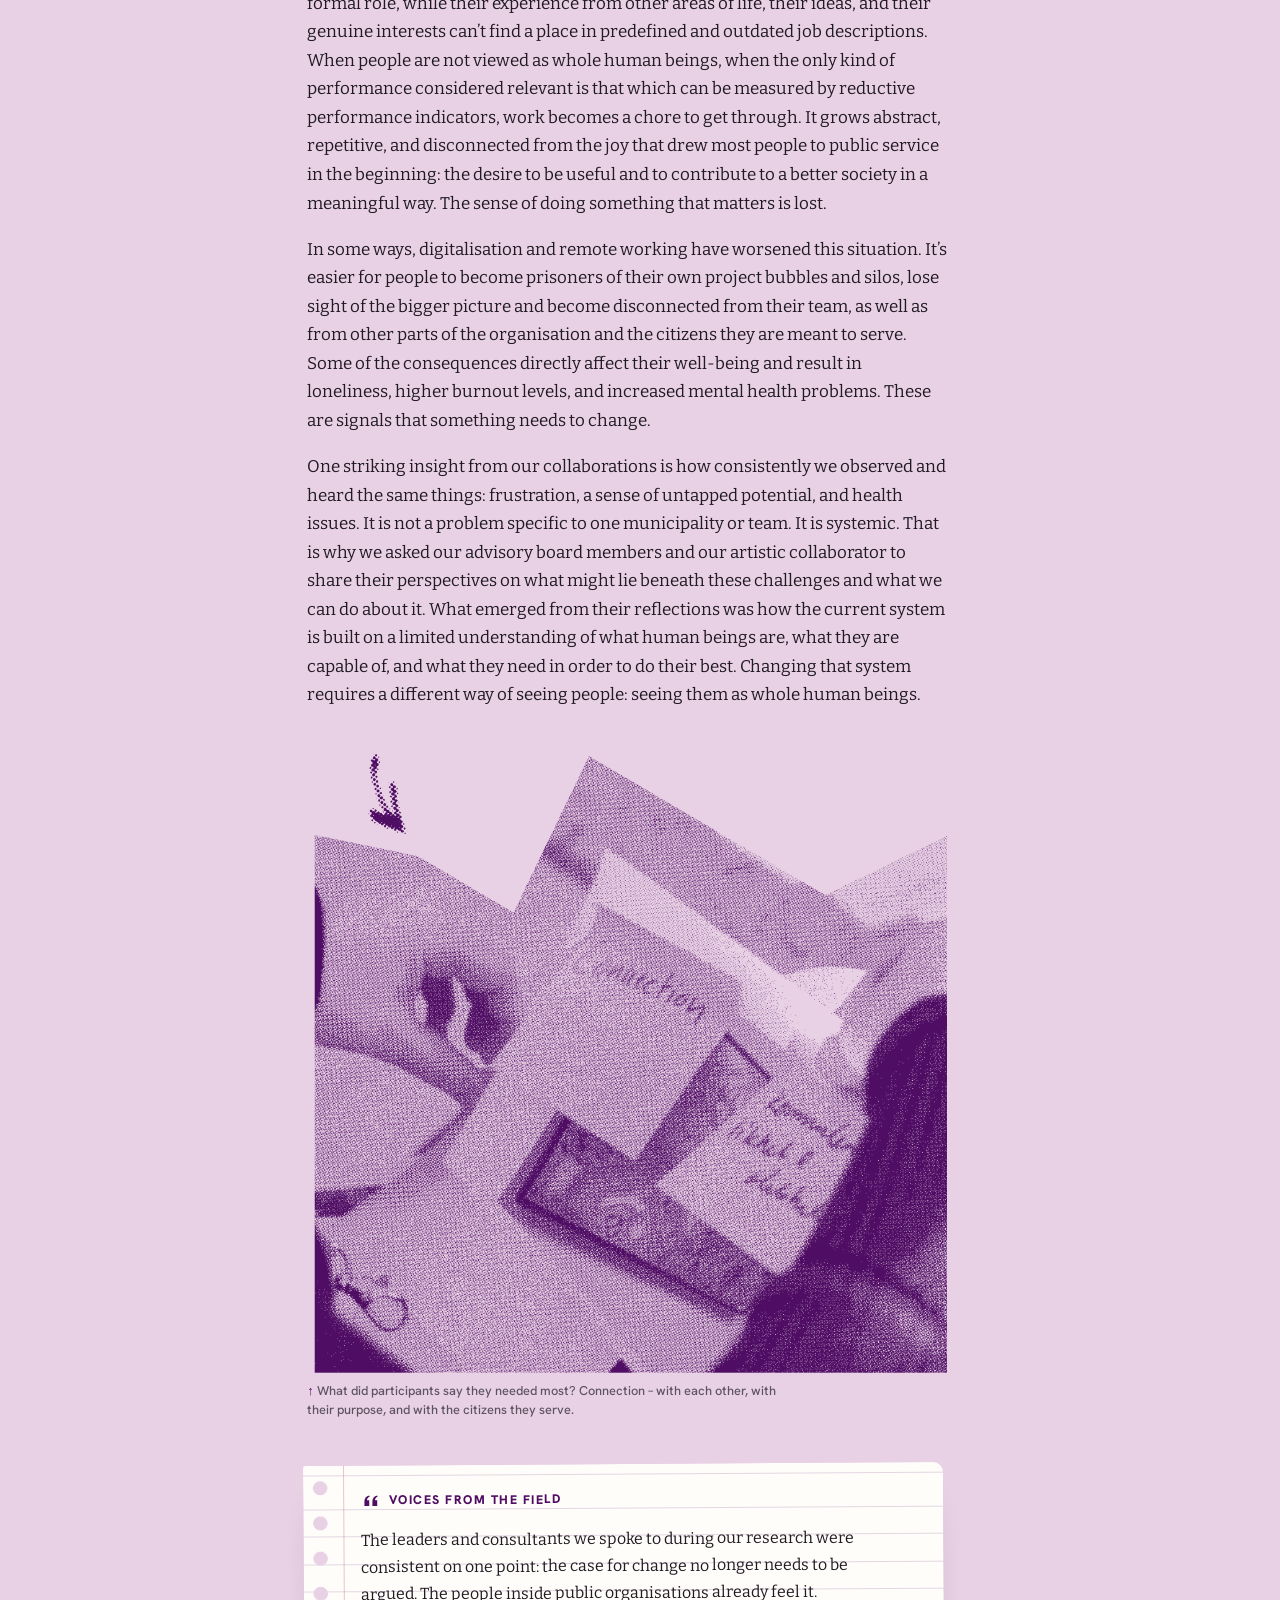
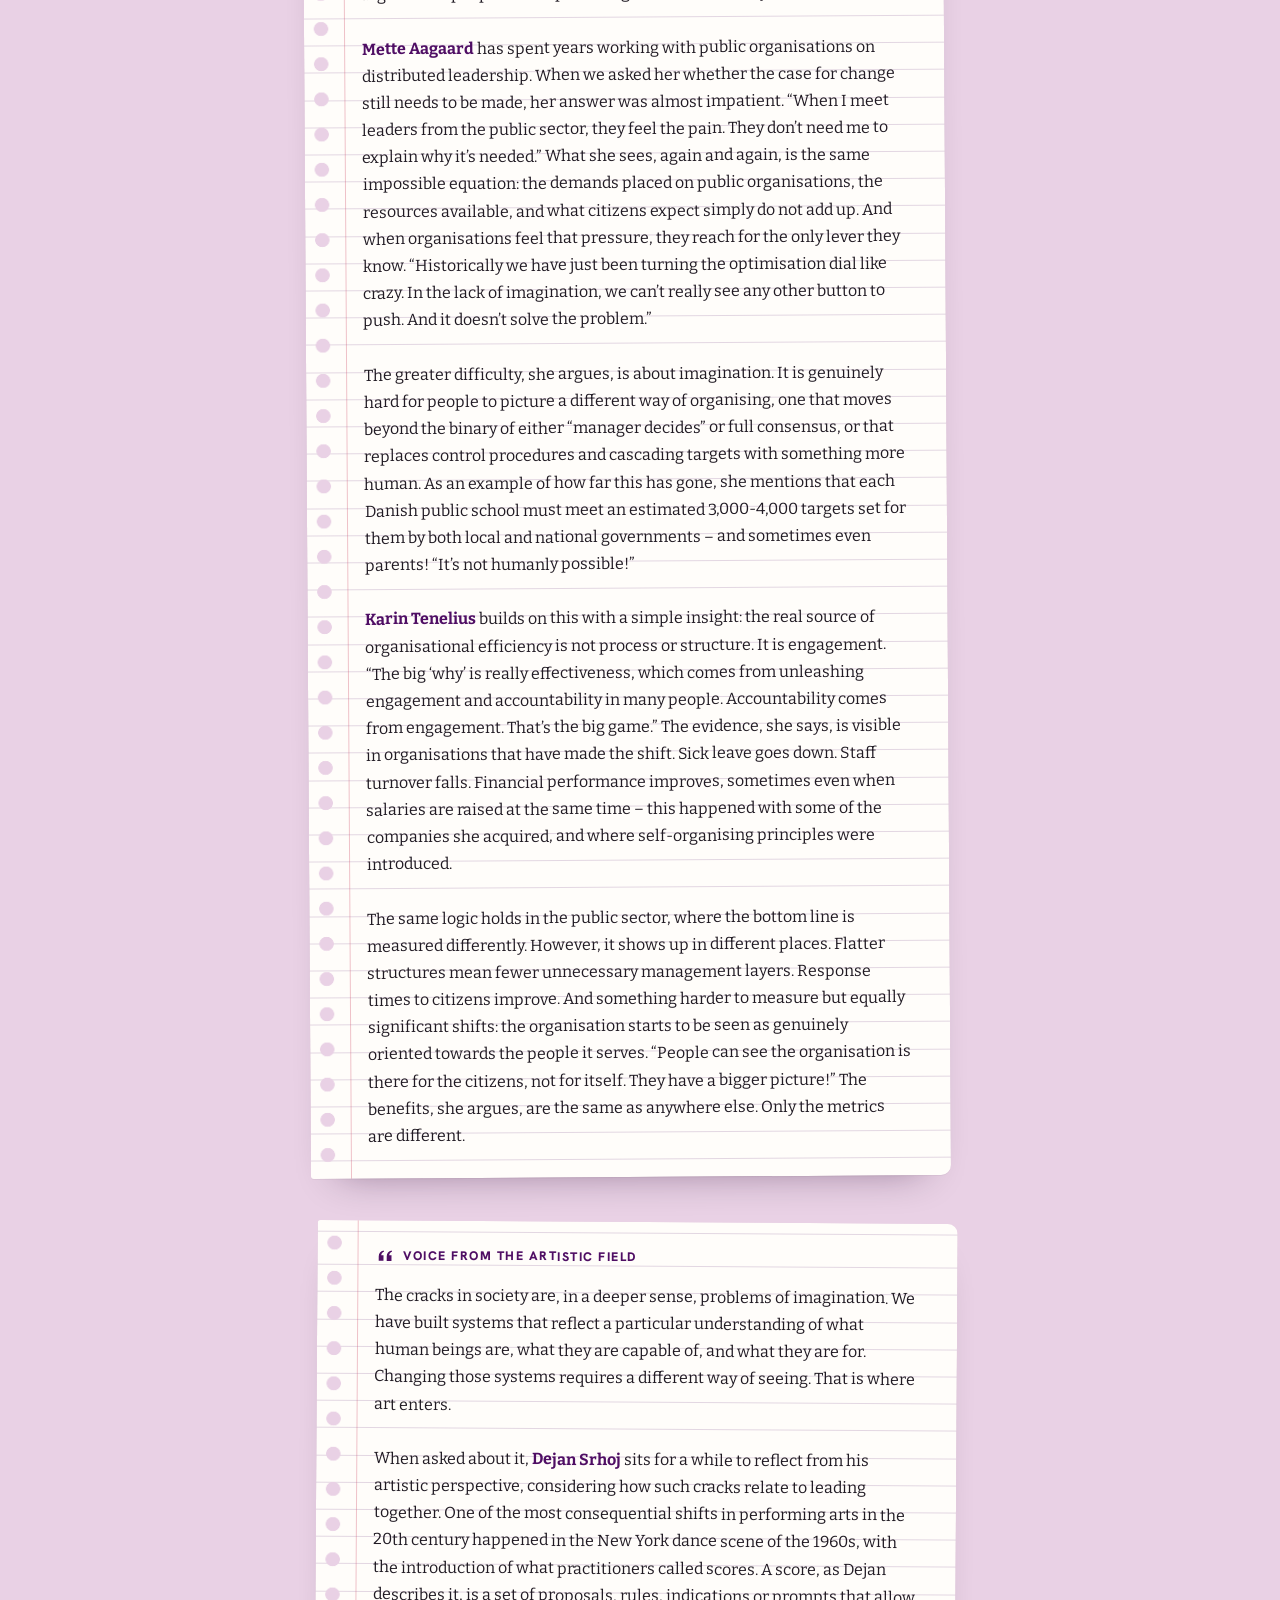
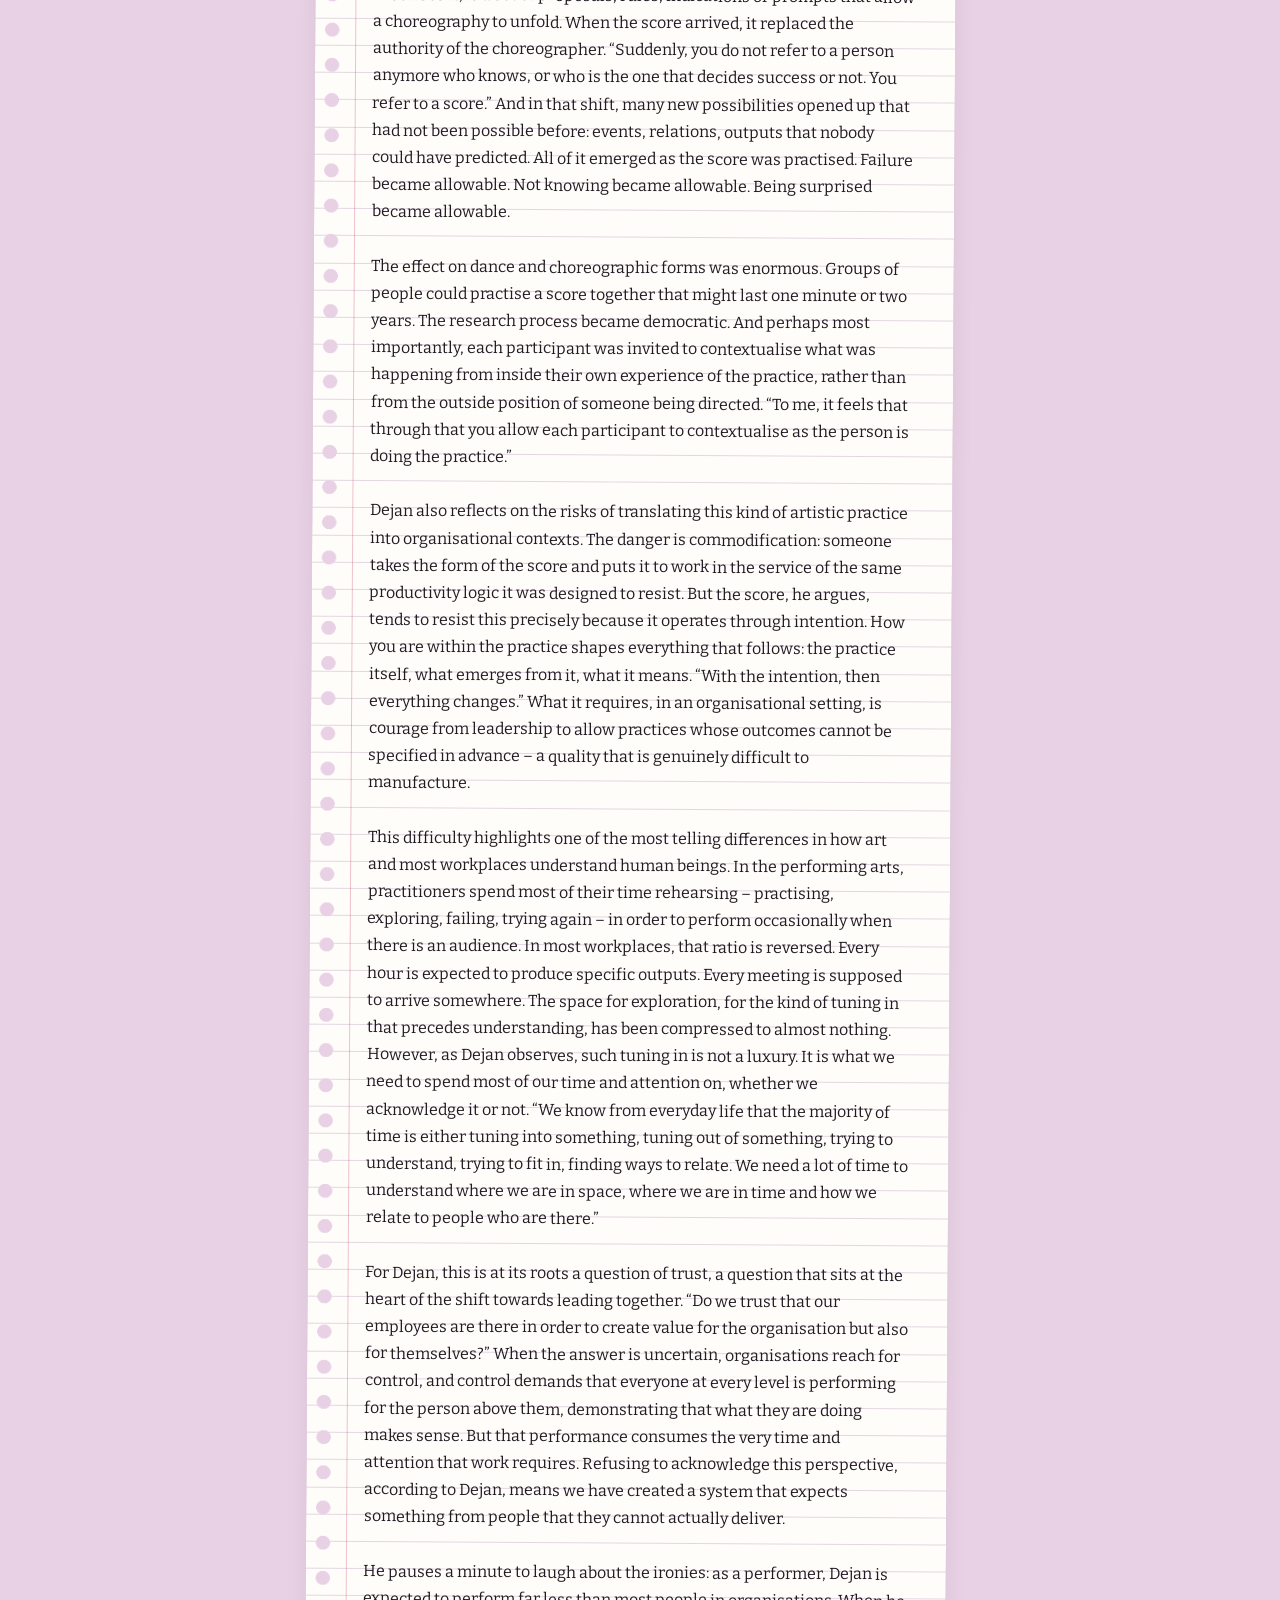
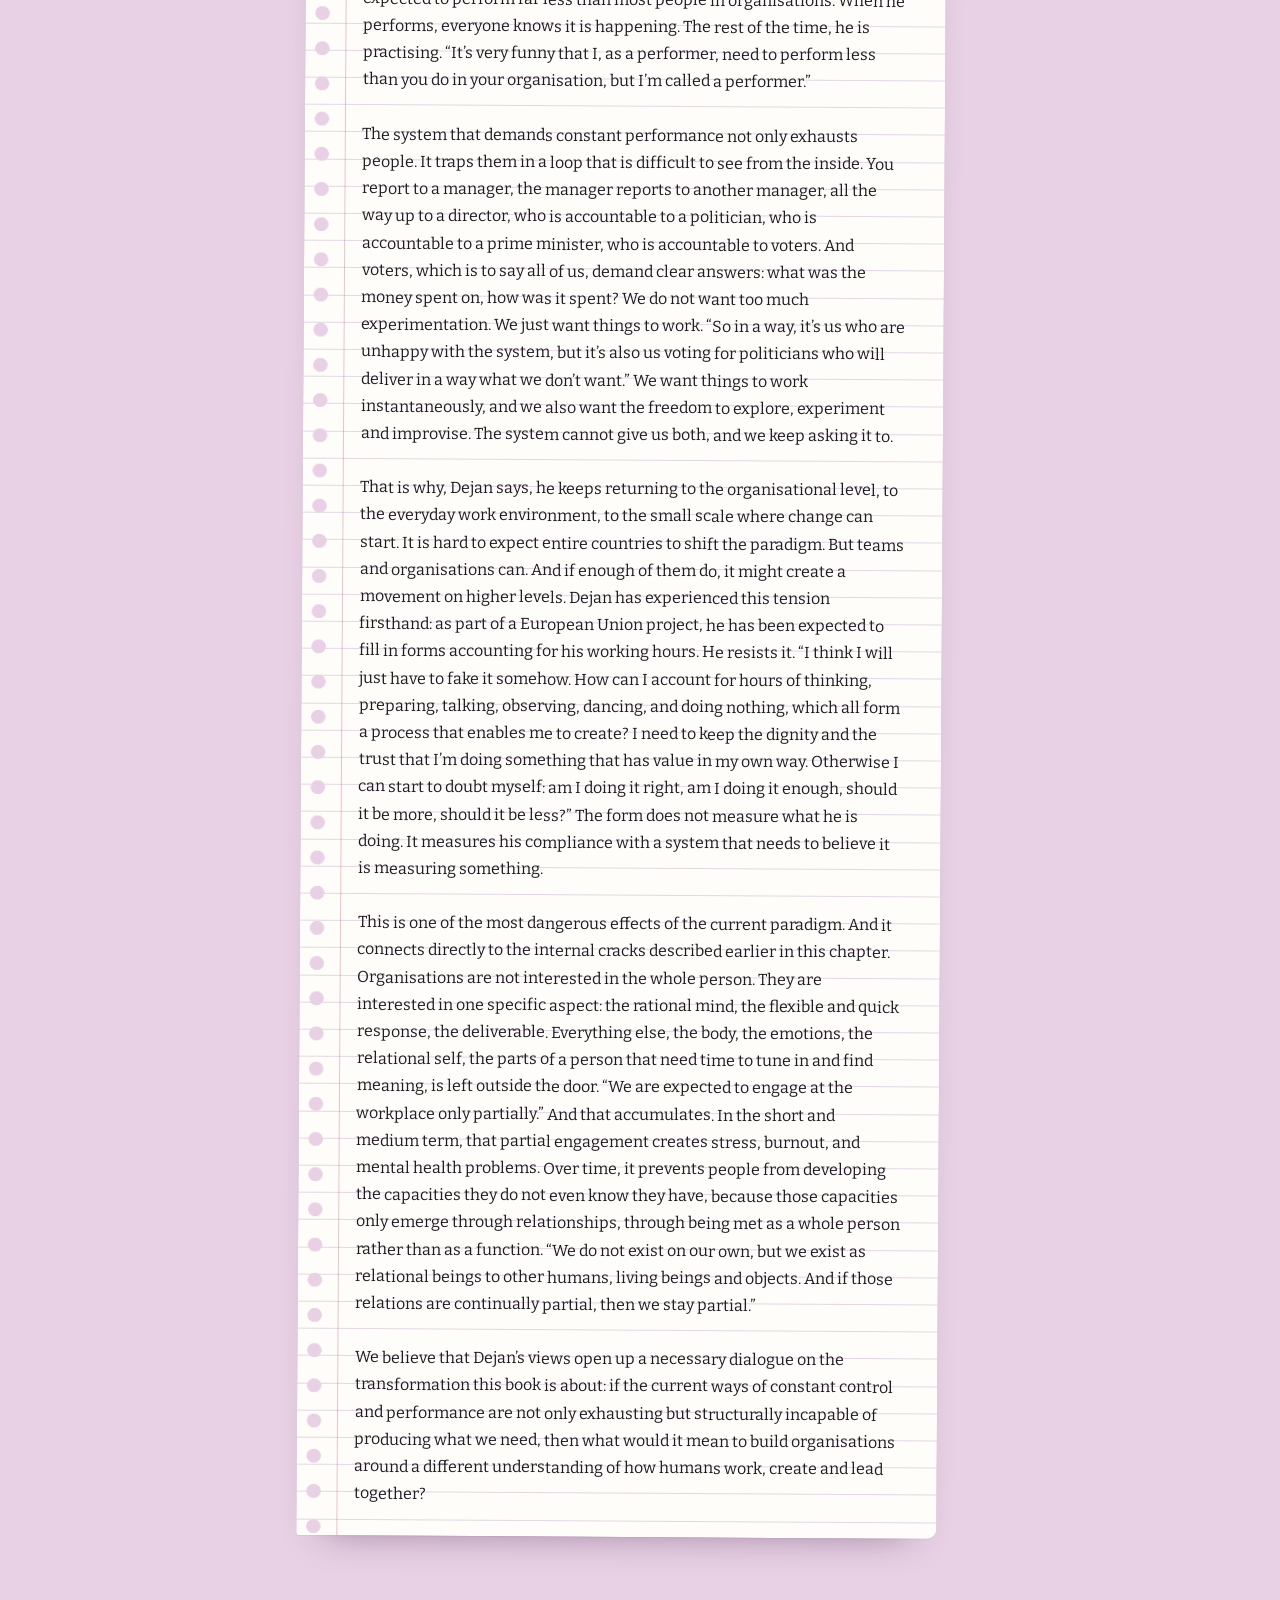
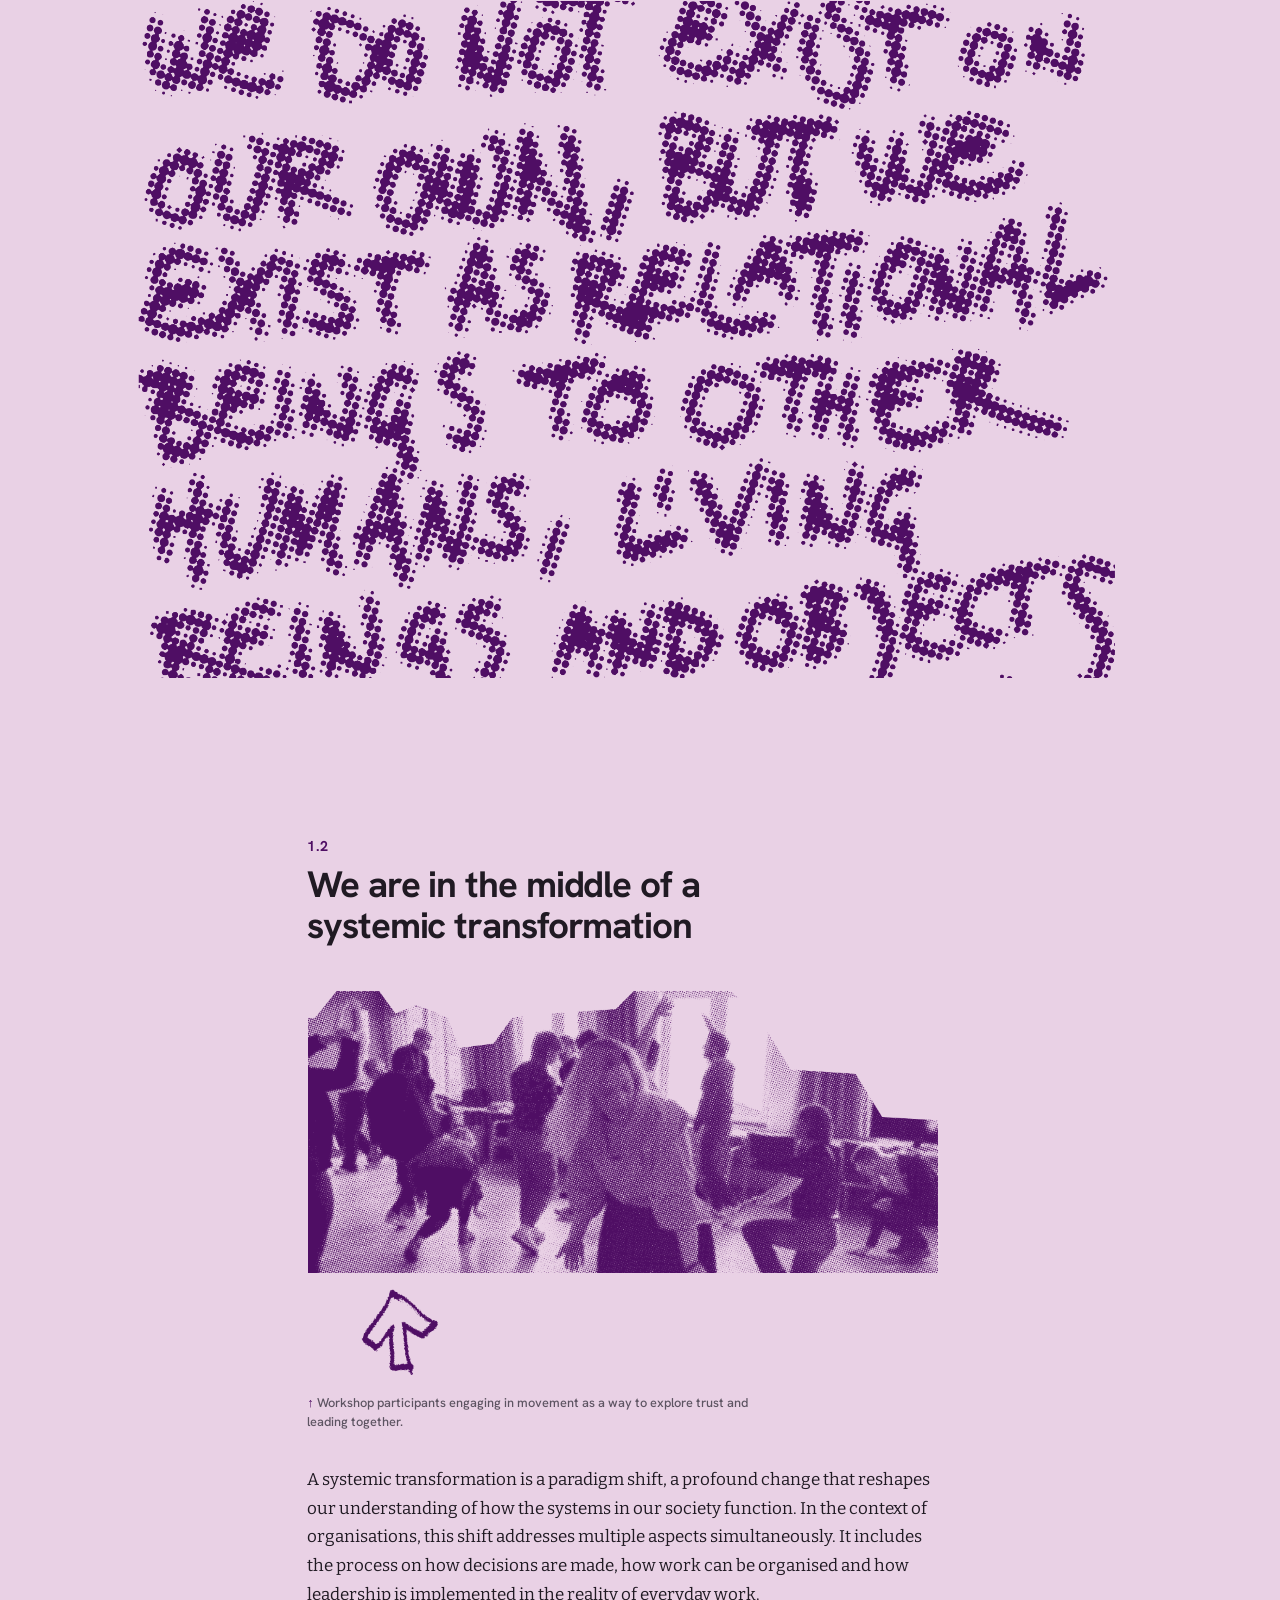
==== commit fbf9b4de: "Fix mobile navigation drawer and section sheet being cut off Both are position:fixed panels whose an" ====
--- a/chapter-1.html
+++ b/chapter-1.html
@@ -35,7 +35,7 @@
     <a href="voices.html">Voices</a>
     <a href="elena.html">Elena’s story</a>
     <a href="journal.html">Journal</a>
-    <button class="icon-btn" id="theme-btn" aria-label="Toggle dark mode"><svg viewBox="0 0 24 24" fill="none" stroke="currentColor" stroke-width="2" stroke-linecap="round" stroke-linejoin="round"><path d="M21 12.8A9 9 0 1 1 11.2 3a7 7 0 0 0 9.8 9.8z"/></svg></button>
+    <button class="icon-btn" id="theme-btn" aria-label="Toggle dark mode"><svg viewBox="0 0 24 24" fill="none" stroke="currentColor" stroke-width="2" stroke-linecap="round" stroke-linejoin="round"><path d="M21 12.8A9 9 0 1 1 11.2 3a7 7 0 0 0 9.8 9.8z"/></svg><span class="mobile-only">Dark mode</span></button>
   </nav>
   <button class="icon-btn menu-btn" aria-label="Menu" aria-expanded="false"><svg viewBox="0 0 24 24" fill="none" stroke="currentColor" stroke-width="2" stroke-linecap="round"><path d="M4 7h16M4 12h16M4 17h10"/></svg></button>
 </header>
--- a/assets/style.css
+++ b/assets/style.css
@@ -65,14 +65,21 @@
   position: sticky; top: 0; z-index: 50;
   display: flex; align-items: center; gap: 1rem;
   padding: .7rem clamp(1rem, 3vw, 2rem);
+  border-bottom: 1px solid transparent;
+  transition: border-color .3s, background-color .5s;
+  font-family: var(--sans);
+}
+.topbar.scrolled { border-bottom-color: var(--line); }
+/* the blur lives on a pseudo-element: backdrop-filter on .topbar itself would become the
+   containing block for the position:fixed mobile drawer and trap it inside the bar */
+.topbar::before {
+  content: ""; position: absolute; inset: 0; z-index: -1;
   background: color-mix(in srgb, var(--paper) 82%, transparent);
   backdrop-filter: blur(14px) saturate(1.3);
   -webkit-backdrop-filter: blur(14px) saturate(1.3);
-  border-bottom: 1px solid transparent;
-  transition: border-color .3s, background-color .5s;
-  font-family: var(--sans);
-}
-.topbar.scrolled { border-bottom-color: var(--line); }
+  transition: background-color .5s;
+}
+body.menu-open { overflow: hidden; }
 .brand { display: flex; align-items: center; gap: .6rem; text-decoration: none; font-weight: 700; letter-spacing: -.01em; line-height: 1.1; font-size: .95rem; margin-right: auto; min-width: 0; }
 /* logo: the handbook's I, WE and IT circles, drawing closer on hover */
 .brand-mark { flex: none; width: 2.1rem; height: 2rem; overflow: visible; fill: none; stroke: var(--ink); stroke-width: 2.4; }
@@ -94,6 +101,7 @@
 .icon-btn svg { width: 1.15rem; height: 1.15rem; }
 .search-btn kbd { font: 600 .7rem var(--sans); border: 1px solid var(--line); border-radius: 5px; padding: .1rem .35rem; color: var(--muted); }
 .menu-btn { display: none; }
+.mobile-only { display: none; }
 .chapters-menu { position: relative; }
 .chapters-menu > button svg { width: .8rem; height: .8rem; transition: transform .25s; }
 .chapters-menu[open] > button svg, .chapters-menu.open > button svg { transform: rotate(180deg); }
@@ -119,6 +127,7 @@
   .nav a, .nav button { padding: .85rem 1rem; font-size: 1rem; justify-content: flex-start; }
   .chapters-pop { position: static; translate: none; width: auto; box-shadow: none; border: 0; padding: 0 0 0 .5rem; grid-template-columns: 1fr; background: none; }
   .menu-btn { display: inline-flex; position: relative; z-index: 2; }
+  .nav .mobile-only { display: inline; }
   .search-btn kbd { display: none; }
 }
 .scrim { position: fixed; inset: 0; background: rgba(10, 0, 15, .35); z-index: 40; opacity: 0; pointer-events: none; transition: opacity .3s; }
@@ -248,6 +257,17 @@
 .way p { margin: 0; color: var(--muted); font-size: .93rem; line-height: 1.5; }
 .way .go { margin-top: auto; padding-top: .8rem; font: 700 .85rem var(--sans); color: var(--ink); }
 
+.video-band { padding-bottom: 0; }
+.video-frame { position: relative; margin-top: 2rem; border-radius: 22px; overflow: hidden; background: #e6d6ea; box-shadow: 0 40px 80px -40px rgba(40, 0, 50, .45); aspect-ratio: 16 / 9; }
+.video-frame video { display: block; width: 100%; height: 100%; object-fit: cover; }
+.video-play {
+  position: absolute; left: 50%; top: 50%; translate: -50% -50%; display: inline-flex; align-items: center; gap: .7rem;
+  font: 700 1.05rem/1 var(--sans); color: #3d0d4f; background: #fff; border: 0; border-radius: 999px; padding: 1.1rem 1.6rem 1.1rem 1.3rem;
+  box-shadow: 0 20px 40px -16px rgba(40, 0, 50, .5); cursor: pointer; transition: transform .25s var(--ease);
+}
+.video-play:hover { transform: scale(1.05); }
+.video-play svg { width: 1.4rem; height: 1.4rem; color: #4f0e64; }
+.video-frame.playing .video-play { display: none; }
 .quote-band { padding: clamp(3rem, 8vw, 6rem) 0; }
 .quote-band .ink-img { max-width: 56rem; margin-inline: auto; }
 .quote-band p { text-align: center; font: 500 .9rem var(--sans); color: var(--muted); margin-top: 1.4rem; }
@@ -335,10 +355,12 @@
 }
 .mobile-toc { display: none; }
 @media (max-width: 1080px) {
-  .mobile-toc { display: block; position: fixed; z-index: 45; bottom: 1rem; left: 50%; translate: -50% 0; }
+  /* centred with flex, not a transform: a transformed parent would trap the position:fixed sheet */
+  .mobile-toc { display: flex; justify-content: center; position: fixed; z-index: 45; bottom: 1rem; left: 0; right: 0; pointer-events: none; }
+  .mobile-toc > button, .mobile-toc .sheet { pointer-events: auto; }
   .mobile-toc > button { font: 700 .85rem var(--sans); background: var(--ink); color: var(--paper); border: 0; border-radius: 999px; padding: .8rem 1.2rem; box-shadow: 0 10px 30px -10px rgba(0,0,0,.4); display: flex; gap: .5rem; align-items: center; max-width: 88vw; cursor: pointer; }
   .mobile-toc > button span { white-space: nowrap; overflow: hidden; text-overflow: ellipsis; }
-  .mobile-toc .sheet { position: fixed; left: 0; right: 0; bottom: 0; max-height: 70vh; overflow-y: auto; background: var(--card); border-radius: 22px 22px 0 0; padding: 1.4rem 1.2rem 2rem; transform: translateY(105%); transition: transform .35s var(--ease); box-shadow: 0 -20px 60px -20px rgba(0,0,0,.4); }
+  .mobile-toc .sheet { position: fixed; left: 0; right: 0; bottom: 0; max-height: 70vh; z-index: 1; overflow-y: auto; background: var(--card); border-radius: 22px 22px 0 0; padding: 1.4rem 1.2rem 2rem; transform: translateY(105%); transition: transform .35s var(--ease); box-shadow: 0 -20px 60px -20px rgba(0,0,0,.4); }
   .mobile-toc.open .sheet { transform: none; }
   .mobile-toc .sheet ol { list-style: none; margin: 0; padding: 0; }
   .mobile-toc .sheet a { display: block; padding: .7rem .4rem; font: 600 .95rem/1.3 var(--sans); text-decoration: none; border-bottom: 1px solid var(--line); }
